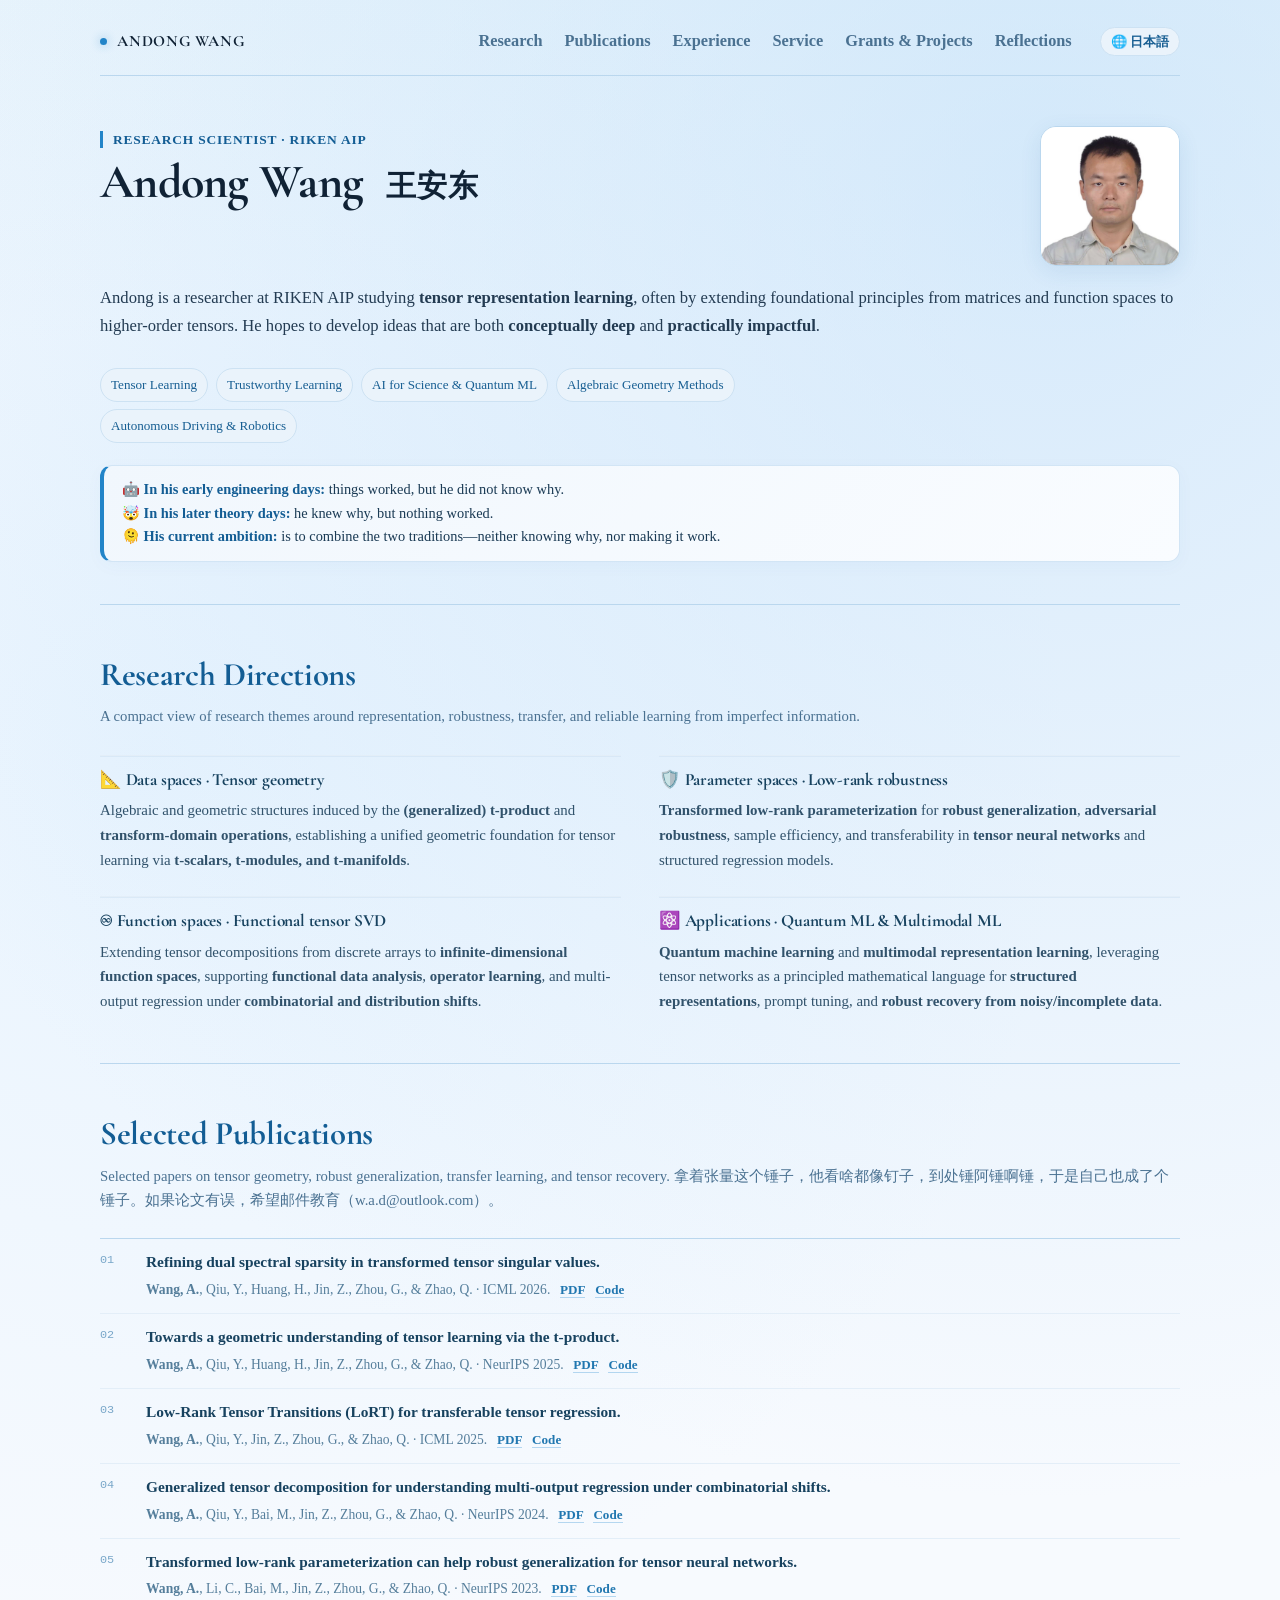
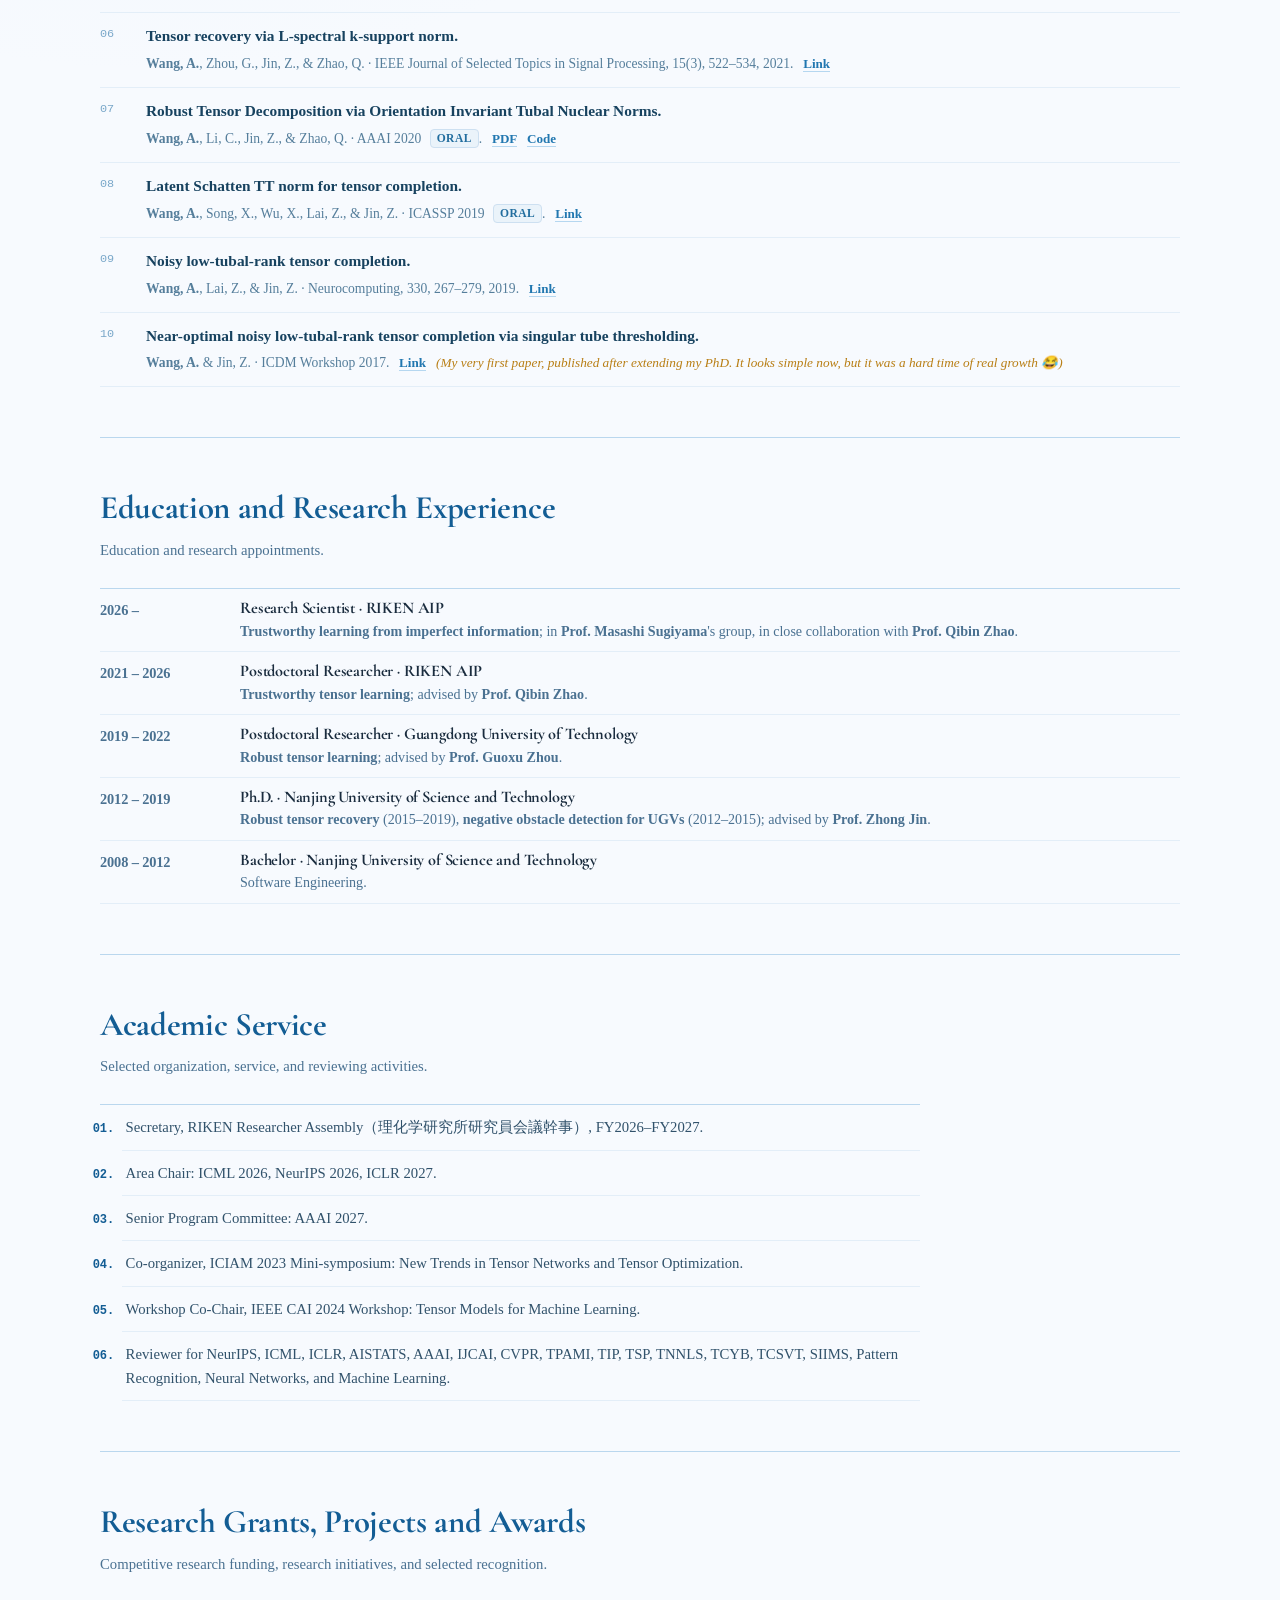
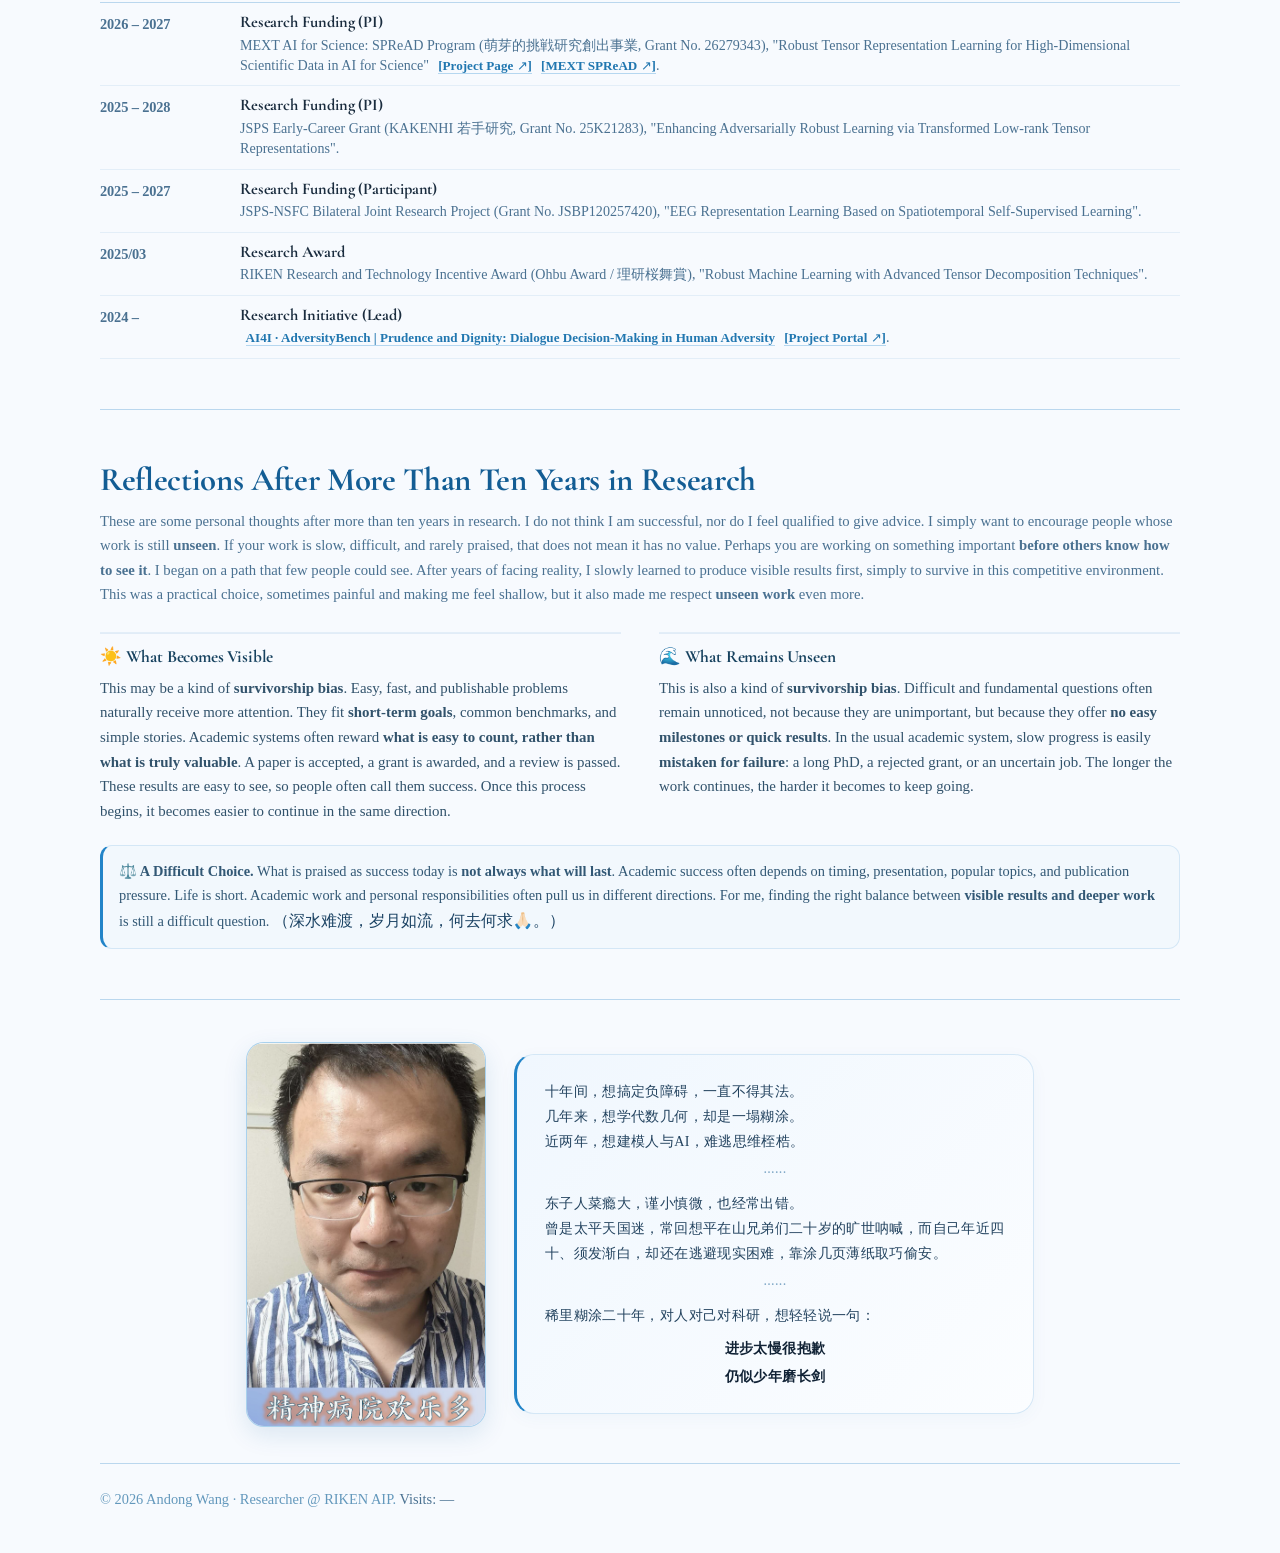
==== index.html @ ba61ac51 "Add files via upload" ====
<!DOCTYPE html>
<html lang="en">
<head>
  <meta charset="UTF-8" />
  <meta name="viewport" content="width=device-width, initial-scale=1.0" />
  <meta name="description" content="Andong Wang, Research Scientist at RIKEN AIP. Tensor learning, algebraic geometry methods, trustworthy learning from imperfect information, robust transfer, and quantum machine learning." />
  <title>Andong Wang | Researcher, RIKEN AIP</title>
  <link rel="preconnect" href="https://fonts.googleapis.com">
  <link rel="preconnect" href="https://fonts.gstatic.com" crossorigin>
  <link href="https://fonts.googleapis.com/css2?family=Cormorant+Garamond:ital,wght@0,500;0,600;0,700;1,500;1,600&family=EB+Garamond:ital,wght@0,500;0,600;0,700;1,500;1,600&family=Inter:wght@300;400;500;600;700&family=Plus+Jakarta+Sans:wght@400;500;600;700&display=swap" rel="stylesheet">
  <style>
    :root {
      --bg: #f7fafe;
      --paper: #ffffff;
      --ink: #102235;
      --ink-soft: #233b52;
      --muted: #4a7191;
      --muted-light: #7ca5c5;
      --line: #bad7ee;
      --line-soft: #e3eef8;
      --blue: #298cd1;
      --blue-deep: #135d94;
      --blue-soft: #edf5fc;
      --blue-accent: #2284c8;
      --blue-subtle: #f0f6fc;
      --font-kaiti: "Kaiti SC", "STKaiti", "KaiTi", "BiauKai", "FZKai-Z03S", serif;
      --serif: "Cormorant Garamond", "EB Garamond", "Times New Roman", Times, Georgia, serif;
      --times: "Times New Roman", Times, "Kaiti SC", "STKaiti", "KaiTi", "BiauKai", serif;
      --sans: "Times New Roman", Times, "Kaiti SC", "STKaiti", "KaiTi", "BiauKai", serif;
      --radius-lg: 20px;
      --radius-md: 12px;
      --max: 1080px;
    }

    * { box-sizing: border-box; }
    html { scroll-behavior: smooth; }

    body {
      margin: 0;
      color: var(--ink);
      font-family: var(--times);
      font-size: 1.02rem;
      background:
        radial-gradient(circle at 82% 4%, rgba(182, 218, 248, 0.5), transparent 28%),
        radial-gradient(circle at 12% 16%, rgba(205, 232, 255, 0.35), transparent 22%),
        linear-gradient(180deg, #edf6fc 0%, #f7fafe 340px),
        var(--bg);
      line-height: 1.65;
      -webkit-font-smoothing: antialiased;
    }

    a { color: inherit; text-decoration: none; }
    p { margin: 0; }
    .site-shell { width: min(var(--max), calc(100% - 40px)); margin: 0 auto; }

    .topbar {
      width: min(var(--max), calc(100% - 40px));
      margin: 24px auto 0;
      display: flex;
      justify-content: space-between;
      align-items: center;
      gap: 20px;
      padding: 0 0 16px;
      border-bottom: 1px solid var(--line);
    }

    .wordmark {
      display: flex;
      align-items: center;
      gap: 10px;
      font-family: var(--serif);
      font-weight: 700;
      font-size: 0.98rem;
      letter-spacing: 0.05em;
      color: var(--ink);
      text-transform: uppercase;
      transition: color 0.18s ease;
    }

    .wordmark:hover {
      color: var(--blue-deep);
    }

    .wordmark-dot {
      width: 7px;
      height: 7px;
      border-radius: 50%;
      background: var(--blue-accent);
      box-shadow: 0 0 10px rgba(34, 132, 200, 0.45);
    }

    nav {
      display: flex;
      align-items: center;
      gap: 22px;
      flex-wrap: wrap;
      justify-content: flex-end;
    }

    nav a {
      color: var(--muted);
      font-family: var(--times);
      font-size: 1.02rem;
      font-weight: 600;
      letter-spacing: 0;
      padding: 4px 0;
      position: relative;
      transition: color 0.18s ease;
    }

    nav a:hover {
      color: var(--blue-deep);
    }

    nav a::after {
      content: '';
      position: absolute;
      bottom: -2px;
      left: 0;
      width: 0;
      height: 2px;
      background: var(--blue-accent);
      border-radius: 1px;
      transition: width 0.2s cubic-bezier(0.16, 1, 0.3, 1);
    }

    nav a:hover::after {
      width: 100%;
    }

    .hero {
      display: flex;
      flex-direction: column;
      gap: 18px;
      padding: 50px 0 42px;
      border-bottom: 1px solid var(--line);
    }

    .hero-header {
      display: flex;
      justify-content: space-between;
      align-items: flex-start;
      gap: 28px;
    }

    .hero-title-area {
      flex: 1;
      min-width: 0;
    }

    .hero-aside {
      flex-shrink: 0;
      display: flex;
      justify-content: flex-end;
      align-items: flex-start;
      padding-top: 0;
    }

    .hero-portrait-card {
      width: 140px;
      height: 140px;
      flex-shrink: 0;
    }

    .hero-portrait {
      display: block;
      width: 140px;
      height: 140px;
      border-radius: 16px;
      overflow: hidden;
      border: 1px solid #bad7ee;
      box-shadow: 0 6px 22px rgba(19, 93, 148, 0.09);
      background: linear-gradient(135deg, #e8f4fc, #f7fbfe);
      transition: transform 0.2s ease, box-shadow 0.2s ease;
    }

    .hero-portrait:hover {
      transform: translateY(-2px);
      box-shadow: 0 10px 28px rgba(19, 93, 148, 0.13);
    }

    .hero-portrait img {
      width: 100%;
      height: 100%;
      object-fit: cover;
      display: block;
    }

    .hero-bio-area {
      width: 100%;
    }

    .eyebrow {
      display: inline-block;
      margin-bottom: 8px;
      color: var(--blue-deep);
      font-size: 0.84rem;
      font-weight: 700;
      letter-spacing: 0.06em;
      text-transform: uppercase;
      border-left: 3px solid var(--blue-accent);
      padding-left: 10px;
      line-height: 1.3;
      font-family: var(--times);
    }

    h1, h2, h3 {
      margin: 0;
      line-height: 1.2;
      letter-spacing: -0.01em;
      font-family: var(--serif);
      font-weight: 700;
    }

    h1 {
      max-width: 100%;
      font-size: clamp(2rem, 3.8vw, 3rem);
      color: var(--ink);
      font-family: var(--serif);
      font-weight: 700;
      letter-spacing: -0.015em;
      line-height: 1.12;
    }

    .name-cn {
      display: inline-block;
      margin-left: 0.42em;
      color: var(--ink);
      font-family: var(--font-kaiti);
      font-size: 0.62em;
      font-weight: 700;
      letter-spacing: 0.04em;
      vertical-align: 0.04em;
      white-space: nowrap;
    }

    .subtitle {
      width: 100%;
      max-width: 100%;
      margin-top: 0;
      color: var(--ink-soft);
      font-size: clamp(0.96rem, 1.4vw, 1.04rem);
      line-height: 1.7;
    }

    .quiet-note {
      max-width: 720px;
      margin-top: 14px;
      color: #4a7191;
      font-size: 0.96rem;
      line-height: 1.58;
    }

    .hero-joke-wrapper {
      width: 100%;
      margin-top: 4px;
    }

    .self-joke {
      margin: 0;
      color: #1a3a54;
      font-size: 0.90rem;
      line-height: 1.65;
      font-family: var(--times);
      background: linear-gradient(135deg, #f1f7fd 0%, #f9fcff 100%);
      border: 1px solid #d2e5f5;
      border-left: 4px solid var(--blue-accent);
      border-radius: var(--radius-md);
      padding: 12px 18px;
      box-shadow: 0 4px 18px rgba(19, 93, 148, 0.03);
    }

    .self-joke strong {
      font-weight: 700;
      color: var(--blue-deep);
    }

    .profile-note {
      margin-top: 18px;
      font-size: 0.82rem;
      line-height: 1.48;
      font-weight: 650;
      padding: 9px 0 9px 12px;
    }

    .profile-note-cn {
      margin-top: 10px;
      font-size: 0.78rem;
      line-height: 1.55;
      color: #4a7191;
    }

    .hero-actions {
      display: flex;
      align-items: center;
      flex-wrap: wrap;
      gap: 22px;
      margin-top: 30px;
    }

    .text-link {
      display: inline-flex;
      align-items: center;
      gap: 6px;
      color: #176da8;
      font-weight: 650;
      border-bottom: 1px solid rgba(41, 140, 209, 0.45);
      line-height: 1.4;
      transition: all 0.18s ease;
    }

    .text-link:hover { color: var(--blue-deep); border-color: var(--blue-deep); }

    .email-link {
      color: #406f8e;
      border-bottom: 1px solid rgba(41, 140, 209, 0.28);
      font-size: 0.94rem;
      transition: color 0.18s ease;
    }

    .email-link:hover { color: var(--blue-deep); border-color: var(--blue-deep); }

    .tag-row {
      display: flex;
      flex-wrap: wrap;
      gap: 7px 8px;
      margin-top: 28px;
      max-width: 760px;
    }

    .tag {
      color: #175e92;
      background: #eaf3fb;
      border: 1px solid #cde2f3;
      border-radius: 999px;
      padding: 5px 10px;
      font-size: 0.82rem;
      transition: all 0.18s ease;
    }

    .tag:hover {
      background: #dcecf8;
      color: #0d4974;
      border-color: #bad8ee;
    }

    .profile-card {
      padding: 0;
      max-width: 280px;
    }

    .final-photo {
      display: flex;
      align-items: center;
      justify-content: center;
      gap: 28px;
      padding: 42px 0 36px;
      border-bottom: none;
      max-width: 960px;
      margin: 0 auto;
    }

    .profile-card {
      width: 240px;
      max-width: 240px;
      flex-shrink: 0;
    }

    .final-photo .portrait {
      display: block;
      position: relative;
      aspect-ratio: 1042 / 1672;
      width: 100%;
      overflow: hidden;
      border-radius: 18px;
      border: 1.5px solid rgba(41, 140, 209, 0.4);
      box-shadow: 0 8px 24px rgba(19, 93, 148, 0.12);
      background: #ffffff;
      transition: transform 0.2s ease, box-shadow 0.2s ease;
    }

    .final-photo .portrait:hover {
      transform: translateY(-2px);
      box-shadow: 0 12px 30px rgba(19, 93, 148, 0.18);
    }

    .final-photo .portrait img {
      width: 100%;
      height: 100%;
      object-fit: cover;
      object-position: center center;
      display: block;
    }

    .final-note {
      max-width: 520px;
      padding: 24px 28px;
      background: linear-gradient(135deg, #f0f7fe, #fbfdff);
      border: 1px solid #d4e7f6;
      border-left: 3.5px solid var(--blue-accent);
      border-radius: var(--radius-lg);
      box-shadow: 0 4px 18px rgba(19, 93, 148, 0.04);
      font-family: var(--font-kaiti);
    }

    .final-note p {
      margin: 0 0 6px 0;
      color: #23435f;
      font-size: 0.94rem;
      line-height: 1.82;
      font-family: var(--font-kaiti);
      font-weight: 400;
      letter-spacing: 0.025em;
    }

    .portrait img {
      width: 100%;
      height: 100%;
      object-fit: cover;
      object-position: center center;
      display: block;
      filter: grayscale(8%) saturate(0.94) contrast(0.98);
    }

    .final-note p {
      margin: 0;
      color: #23435f;
      font-size: 0.88rem;
      line-height: 1.78;
      font-family: var(--font-kaiti);
      font-weight: 400;
      letter-spacing: 0.025em;
    }

    .portrait {
      display: block;
      position: relative;
      aspect-ratio: 3 / 5;
      width: 100%;
      overflow: hidden;
      border-radius: var(--radius-lg);
      background:
        linear-gradient(135deg, #e8f4fc, #f7fbfe);
      border: 1px solid var(--line);
    }

    .portrait img {
      width: 100%;
      height: 100%;
      object-fit: cover;
      object-position: center center;
      display: block;
      filter: grayscale(8%) saturate(0.94) contrast(0.98);
    }

    .portrait-fallback {
      display: none;
    }

    .photo-hint {
      display: block;
      margin-top: 12px;
      color: #6398bc;
      font-size: 0.84rem;
      line-height: 1.5;
    }

    .profile-list {
      margin: 22px 0 0;
      padding: 0;
      list-style: none;
      color: #233b52;
      font-size: 0.95rem;
    }

    .profile-list li {
      padding: 12px 0;
      border-top: 1px solid var(--line-soft);
    }

    .profile-list strong {
      display: block;
      color: var(--blue-deep);
      font-size: 0.72rem;
      letter-spacing: 0.08em;
      text-transform: uppercase;
      margin-bottom: 3px;
    }

    section {
      scroll-margin-top: 60px;
      padding: 50px 0;
      border-bottom: 1px solid var(--line);
    }

    .section-heading {
      display: grid;
      grid-template-columns: 1fr;
      gap: 10px;
      margin-bottom: 26px;
      align-items: start;
    }

    .section-heading h2 {
      color: var(--blue-deep);
      font-size: clamp(1.48rem, 2.7vw, 2.05rem);
      font-family: var(--serif);
      font-weight: 700;
      letter-spacing: -0.01em;
    }

    .section-heading p {
      max-width: 1100px;
      color: #4a7191;
      font-size: 0.92rem;
    }

    .sub-heading {
      margin-top: 38px;
      margin-bottom: 14px;
    }

    .sub-heading h3 {
      color: var(--blue-deep);
      font-size: 1.25rem;
      font-family: var(--serif);
      font-weight: 700;
      letter-spacing: -0.01em;
    }

    .two-column-text {
      display: grid;
      grid-template-columns: repeat(2, minmax(0, 1fr));
      gap: 24px 38px;
    }

    .text-block {
      padding-top: 14px;
      border-top: 1px solid var(--line-soft);
      box-shadow: inset 0 1px 0 rgba(207, 226, 242, 0.55);
    }

    .text-block h3 {
      margin-bottom: 8px;
      color: #17425f;
      font-size: 1.08rem;
      font-family: var(--serif);
      font-weight: 700;
      letter-spacing: -0.01em;
    }

    .text-block p {
      color: #31526b;
      font-size: 0.93rem;
    }

    .timeline {
      display: grid;
      gap: 0;
      margin: 0;
      padding: 0;
      list-style: none;
      border-top: 1px solid var(--line);
    }

    .timeline li {
      display: grid;
      grid-template-columns: 120px minmax(0, 1fr);
      gap: 20px;
      padding: 10px 0;
      border-bottom: 1px solid var(--line-soft);
    }

    .time {
      color: #4a7191;
      font-size: 0.9rem;
      font-weight: 560;
      letter-spacing: -0.01em;
    }

    .timeline h3 {
      color: #1a2c3e;
      font-size: 1.02rem;
      margin-bottom: 2px;
      letter-spacing: -0.01em;
      font-family: var(--serif);
      font-weight: 700;
    }

    .timeline p {
      color: #4a7191;
      font-size: 0.88rem;
      line-height: 1.45;
    }

    .timeline .compact-note {
      color: var(--muted-light);
    }

    .note-panel {
      margin-top: 22px;
      padding: 14px 16px;
      border: 1px solid #d4e7f6;
      border-left: 3px solid var(--blue-accent);
      background: #f2f8fd;
      color: #325875;
      border-radius: var(--radius-md);
      font-size: 0.9rem;
    }

    .pub-list {
      display: grid;
      gap: 0;
      margin: 0;
      padding: 0;
      list-style: none;
      counter-reset: pubs;
      border-top: 1px solid var(--line);
    }

    .pub-list li {
      counter-increment: pubs;
      display: grid;
      grid-template-columns: 34px minmax(0, 1fr);
      gap: 12px;
      align-items: start;
      padding: 10px 0;
      border-bottom: 1px solid var(--line-soft);
    }

    .pub-list li::before {
      content: counter(pubs, decimal-leading-zero);
      color: #79a7c9;
      font-family: ui-monospace, SFMono-Regular, Menlo, Consolas, monospace;
      font-size: 0.74rem;
      padding-top: 2px;
    }

    .pub-title {
      color: #17425f;
      font-weight: 700;
      line-height: 1.38;
      font-size: 0.96rem;
    }

    .pub-meta {
      color: #557e9b;
      font-size: 0.85rem;
    }

    .pub-link {
      display: inline;
      margin-left: 0.35rem;
      color: #2177b0;
      font-weight: 560;
      font-size: 0.82rem;
      border-bottom: 1px solid rgba(41, 140, 209, 0.32);
      white-space: nowrap;
      transition: all 0.18s ease;
    }

    .pub-link:hover {
      color: var(--blue-deep);
      border-color: var(--blue-deep);
    }

    .badge-oral {
      display: inline-block;
      color: #216d9e;
      background: #eaf3fa;
      border: 1px solid #cde0f1;
      font-size: 0.72rem;
      font-weight: 600;
      letter-spacing: 0.04em;
      text-transform: uppercase;
      border-radius: 4px;
      padding: 1px 6px;
      margin-left: 5px;
      vertical-align: 0.08em;
      line-height: 1.3;
    }

    .first-paper-note {
      display: inline;
      margin-left: 6px;
      font-size: 0.83rem;
      font-style: italic;
      font-weight: 500;
      color: #b87e14;
      background: transparent;
      border: none;
      box-shadow: none;
      vertical-align: 0;
    }

    .service-list {
      display: grid;
      grid-template-columns: 1fr;
      gap: 0;
      margin: 0;
      padding: 0 0 0 1.35rem;
      list-style: decimal-leading-zero;
      border-top: 1px solid var(--line);
      max-width: 820px;
    }

    .service-list li {
      padding: 10px 0;
      border-bottom: 1px solid var(--line-soft);
      color: #31526b;
      font-size: 0.92rem;
      padding-left: 0.25rem;
    }

    .service-list li::marker {
      color: var(--blue-deep);
      font-family: ui-monospace, SFMono-Regular, Menlo, Consolas, monospace;
      font-size: 0.82em;
      font-weight: 600;
    }

    .contact-band {
      padding-bottom: 72px;
      border-bottom: none;
    }

    .contact-inner {
      padding: 30px 0 0;
      border-top: 1px solid var(--line);
    }

    .contact-inner h2 {
      color: var(--blue-deep);
      font-size: clamp(1.8rem, 3.4vw, 2.7rem);
      margin-bottom: 14px;
    }

    .contact-inner p {
      max-width: 720px;
      color: var(--muted);
      margin-bottom: 22px;
    }

    footer {
      width: min(var(--max), calc(100% - 40px));
      margin: 0 auto;
      padding: 24px 0 42px;
      color: #6398bc;
      font-size: 0.9rem;
      border-top: 1px solid var(--line);
      line-height: 1.65;
    }

    .visit-count {
      color: var(--muted);
      white-space: nowrap;
    }

    @media (max-width: 860px) {
      .topbar {
        align-items: flex-start;
        flex-direction: column;
        gap: 12px;
      }

      nav {
        justify-content: flex-start;
        gap: 12px 18px;
      }

      .hero {
        gap: 20px;
        padding-top: 40px;
      }

      .hero-header {
        flex-direction: row;
        align-items: flex-start;
        gap: 20px;
      }

      .hero-portrait-card {
        width: 120px;
        max-width: 120px;
      }

      .hero-portrait {
        width: 120px;
        height: 120px;
      }

      .hero-aside {
        padding-top: 0;
      }

      .profile-card { max-width: 360px; }
      .section-heading { grid-template-columns: 1fr; gap: 10px; }
      #research-reflections .section-heading { grid-template-columns: 1fr; gap: 10px; }
      #research-reflections .section-heading p { max-width: 690px; }
      .two-column-text { grid-template-columns: 1fr; }
    }

    @media (max-width: 560px) {
      .site-shell, .topbar, footer { width: min(100% - 24px, var(--max)); }
      .hero { padding: 36px 0 40px; }
      .hero-header {
        flex-direction: column-reverse;
        gap: 16px;
      }
      .timeline li, .pub-list li { grid-template-columns: 1fr; gap: 8px; }
      .pub-list li::before { padding-top: 0; }
      .final-photo {
        flex-direction: column;
        align-items: flex-start;
        gap: 14px;
      }
      .final-photo .portrait {
        width: min(300px, 100%);
        max-width: 300px;
      }
      .final-note {
        max-width: 120%;
        padding: 12px 14px;
      }
      footer {
        line-height: 1.75;
      }
      .visit-count {
        display: inline-block;
      }
    }
  </style>
</head>
<body>
  <header class="topbar" aria-label="Site header">
    <a class="wordmark" href="#home" aria-label="Andong Wang home">
      <span class="wordmark-dot"></span>
      <span>ANDONG WANG</span>
    </a>
    <nav aria-label="Primary navigation">
      <a href="#research">Research</a>
      <a href="#publications">Publications</a>
      <a href="#experience">Experience</a>
      <a href="#service">Service</a>
      <a href="#funding">Grants & Projects</a>
      <a href="#research-reflections">Reflections</a>
      <a href="index_ja.html" class="tag" style="margin-left: 6px; font-weight: 600; padding: 3px 10px; text-decoration: none;" title="日本語版へ切り替え">🌐 日本語</a>
    </nav>
  </header>

  <main id="home" class="site-shell">
    <section class="hero" aria-label="Intro">
      <div class="hero-header">
        <div class="hero-title-area">
          <span class="eyebrow">Research Scientist · RIKEN AIP</span>
          <h1>Andong Wang <span class="name-cn" aria-label="Chinese name">王安东</span></h1>
        </div>
        <aside class="hero-aside" aria-label="Portrait photo">
          <div class="hero-portrait-card">
            <a class="hero-portrait" href="wad_jp.png" target="_blank" rel="noopener" aria-label="Open portrait photo">
              <img src="wad_jp.png" alt="Portrait of Andong Wang" onerror="this.src='assets/wad_jp.png';" />
            </a>
          </div>
        </aside>
      </div>

      <div class="hero-bio-area">
        <p class="subtitle">
          Andong is a researcher at RIKEN AIP studying <strong>tensor representation learning</strong>, often by extending foundational principles from matrices and function spaces to higher-order tensors. He hopes to develop ideas that are both <strong>conceptually deep</strong> and <strong>practically impactful</strong>.
        </p>
        <div class="tag-row" aria-label="Research keywords">
          <span class="tag">Tensor Learning</span>
          <span class="tag">Trustworthy Learning</span>
          <span class="tag">AI for Science & Quantum ML</span>
          <span class="tag">Algebraic Geometry Methods</span>
          <span class="tag">Autonomous Driving & Robotics</span>
        </div>
      </div>

      <div class="hero-joke-wrapper">
        <p class="self-joke">
          🤖 <strong>In his early engineering days:</strong> things worked, but he did not know why.<br />
          🤯 <strong>In his later theory days:</strong> he knew why, but nothing worked.<br />
          🫠 <strong>His current ambition:</strong> is to combine the two traditions—neither knowing why, nor making it work.
        </p>
      </div>
    </section>

    <section id="research" aria-label="Research overview">
      <div class="section-heading">
        <h2>Research Directions</h2>
        <p>A compact view of research themes around representation, robustness, transfer, and reliable learning from imperfect information.</p>
      </div>
      <div class="two-column-text">
        <article class="text-block">
          <h3>📐 Data spaces · Tensor geometry</h3>
          <p>
            Algebraic and geometric structures induced by the <strong>(generalized) t-product</strong> and <strong>transform-domain operations</strong>, establishing a unified geometric foundation for tensor learning via <strong>t-scalars, t-modules, and t-manifolds</strong>.
          </p>
        </article>
        <article class="text-block">
          <h3>🛡️ Parameter spaces · Low-rank robustness</h3>
          <p>
            <strong>Transformed low-rank parameterization</strong> for <strong>robust generalization</strong>, <strong>adversarial robustness</strong>, sample efficiency, and transferability in <strong>tensor neural networks</strong> and structured regression models.
          </p>
        </article>
        <article class="text-block">
          <h3>♾️ Function spaces · Functional tensor SVD</h3>
          <p>
            Extending tensor decompositions from discrete arrays to <strong>infinite-dimensional function spaces</strong>, supporting <strong>functional data analysis</strong>, <strong>operator learning</strong>, and multi-output regression under <strong>combinatorial and distribution shifts</strong>.
          </p>
        </article>
        <article class="text-block">
          <h3>⚛️ Applications · Quantum ML & Multimodal ML</h3>
          <p>
            <strong>Quantum machine learning</strong> and <strong>multimodal representation learning</strong>, leveraging tensor networks as a principled mathematical language for <strong>structured representations</strong>, prompt tuning, and <strong>robust recovery from noisy/incomplete data</strong>.
          </p>
        </article>
      </div>
    </section>



    <section id="publications" aria-label="Selected publications">
      <div class="section-heading">
        <h2>Selected Publications</h2>
        <p>Selected papers on tensor geometry, robust generalization, transfer learning, and tensor recovery. 拿着张量这个锤子，他看啥都像钉子，到处锤阿锤啊锤，于是自己也成了个锤子。如果论文有误，希望邮件教育（w.a.d@outlook.com）。</p>
      </div>
      <ol class="pub-list">
        <li><div><span class="pub-title">Refining dual spectral sparsity in transformed tensor singular values.<br></span> <span class="pub-meta"><strong>Wang, A.</strong>, Qiu, Y., Huang, H., Jin, Z., Zhou, G., & Zhao, Q. · ICML 2026.</span> <a class="pub-link" href="https://openreview.net/pdf?id=1ZIjW3LFcH" target="_blank" rel="noopener">PDF</a> <a class="pub-link" href="https://github.com/pingzaiwang/LpSq-QuasiNorm" target="_blank" rel="noopener">Code</a></div></li> 
        <li><div><span class="pub-title">Towards a geometric understanding of tensor learning via the t-product.<br></span> <span class="pub-meta"><strong>Wang, A.</strong>, Qiu, Y., Huang, H., Jin, Z., Zhou, G., & Zhao, Q. · NeurIPS 2025.</span> <a class="pub-link" href="https://proceedings.neurips.cc/paper_files/paper/2025/file/cef8f771a55c5ff0c9a421813c7f598b-Paper-Conference.pdf" target="_blank" rel="noopener">PDF</a> <a class="pub-link" href="https://github.com/pingzaiwang/BTR4tGeometry" target="_blank" rel="noopener">Code</a></div></li>
        <li><div><span class="pub-title">Low-Rank Tensor Transitions (LoRT) for transferable tensor regression.<br></span> <span class="pub-meta"><strong>Wang, A.</strong>, Qiu, Y., Jin, Z., Zhou, G., & Zhao, Q. · ICML 2025.</span> <a class="pub-link" href="https://raw.githubusercontent.com/mlresearch/v267/main/assets/wang25cj/wang25cj.pdf" target="_blank" rel="noopener">PDF</a> <a class="pub-link" href="https://github.com/pingzaiwang/LoRT" target="_blank" rel="noopener">Code</a></div></li>
        <li><div><span class="pub-title">Generalized tensor decomposition for understanding multi-output regression under combinatorial shifts.<br></span> <span class="pub-meta"><strong>Wang, A.</strong>, Qiu, Y., Bai, M., Jin, Z., Zhou, G., & Zhao, Q. · NeurIPS 2024.</span> <a class="pub-link" href="https://papers.neurips.cc/paper_files/paper/2024/file/54ece32fe923c26b3de15d0da182e008-Paper-Conference.pdf" target="_blank" rel="noopener">PDF</a> <a class="pub-link" href="https://github.com/pingzaiwang/FtSVD4MORCDS" target="_blank" rel="noopener">Code</a></div></li>
        <li><div><span class="pub-title">Transformed low-rank parameterization can help robust generalization for tensor neural networks.<br></span> <span class="pub-meta"><strong>Wang, A.</strong>, Li, C., Bai, M., Jin, Z., Zhou, G., & Zhao, Q. · NeurIPS 2023.</span> <a class="pub-link" href="https://proceedings.neurips.cc/paper_files/paper/2023/file/092c2d45005ea2db40fc24c470663416-Paper-Conference.pdf" target="_blank" rel="noopener">PDF</a> <a class="pub-link" href="https://github.com/pingzaiwang/Analysis4TNN" target="_blank" rel="noopener">Code</a></div></li>
        <li><div><span class="pub-title">Tensor recovery via L-spectral k-support norm.<br></span> <span class="pub-meta"><strong>Wang, A.</strong>, Zhou, G., Jin, Z., & Zhao, Q. · IEEE Journal of Selected Topics in Signal Processing, 15(3), 522–534, 2021.</span> <a class="pub-link" href="https://doi.org/10.1109/JSTSP.2021.3058763" target="_blank" rel="noopener">Link</a></div></li>
        <li><div><span class="pub-title">Robust Tensor Decomposition via Orientation Invariant Tubal Nuclear Norms.<br></span> <span class="pub-meta"><strong>Wang, A.</strong>, Li, C., Jin, Z., & Zhao, Q. · AAAI 2020 <span class="badge-oral">Oral</span>.</span> <a class="pub-link" href="https://ojs.aaai.org/index.php/AAAI/article/view/6074/5930" target="_blank" rel="noopener">PDF</a> <a class="pub-link" href="https://github.com/pingzaiwang/OITNN" target="_blank" rel="noopener">Code</a></div></li>
        <li><div><span class="pub-title">Latent Schatten TT norm for tensor completion.<br></span> <span class="pub-meta"><strong>Wang, A.</strong>, Song, X., Wu, X., Lai, Z., & Jin, Z. · ICASSP 2019 <span class="badge-oral">Oral</span>.</span> <a class="pub-link" href="https://ieeexplore.ieee.org/search/searchresult.jsp?queryText=Latent%20Schatten%20TT%20norm%20for%20tensor%20completion" target="_blank" rel="noopener">Link</a></div></li>
        <li><div><span class="pub-title">Noisy low-tubal-rank tensor completion.<br></span> <span class="pub-meta"><strong>Wang, A.</strong>, Lai, Z., & Jin, Z. · Neurocomputing, 330, 267–279, 2019.</span> <a class="pub-link" href="https://www.sciencedirect.com/science/article/pii/S0925231218313407" target="_blank" rel="noopener">Link</a></div></li>
        <li><div><span class="pub-title">Near-optimal noisy low-tubal-rank tensor completion via singular tube thresholding.<br></span> <span class="pub-meta"><strong>Wang, A.</strong> & Jin, Z. · ICDM Workshop 2017.</span> <a class="pub-link" href="https://ieeexplore.ieee.org/document/8215710" target="_blank" rel="noopener">Link</a> <span class="first-paper-note">(My very first paper, published after extending my PhD. It looks simple now, but it was a hard time of real growth 😂)</span></div></li>
      </ol>
    </section>

    <section id="experience" aria-label="Experience">
      <div class="section-heading">
        <h2>Education and Research Experience</h2>
        <p>Education and research appointments.</p>
      </div>
      <ul class="timeline">
        <li>
          <span class="time">2026 –</span>
          <div>
            <h3>Research Scientist · RIKEN AIP</h3>
            <p><strong>Trustworthy learning from imperfect information</strong>; in <strong><a href="https://aip.riken.jp/labs/math_intel/imperfect_inf_learn/?lang=en" target="_blank" rel="noopener">Prof. Masashi Sugiyama</a></strong>'s group, in close collaboration with <strong><a href="https://qibinzhao.github.io/" target="_blank" rel="noopener">Prof. Qibin Zhao</a></strong>.</p>
          </div>
        </li>
        <li>
          <span class="time">2021 – 2026</span>
          <div>
            <h3>Postdoctoral Researcher · RIKEN AIP</h3>
            <p><strong>Trustworthy tensor learning</strong>; advised by <strong><a href="https://qibinzhao.github.io/" target="_blank" rel="noopener">Prof. Qibin Zhao</a></strong>.</p>
          </div>
        </li>
        <li>
          <span class="time">2019 – 2022</span>
          <div>
            <h3>Postdoctoral Researcher · Guangdong University of Technology</h3>
            <p><strong>Robust tensor learning</strong>; advised by <strong><a href="https://teacher.gdut.edu.cn/gxzhou/zh_CN/index.htm" target="_blank" rel="noopener">Prof. Guoxu Zhou</a></strong>.</p>
          </div>
        </li>
        <li>
          <span class="time">2012 – 2019</span>
          <div>
            <h3>Ph.D. · Nanjing University of Science and Technology</h3>
            <p><strong>Robust tensor recovery</strong> (2015–2019), <strong>negative obstacle detection for UGVs</strong> (2012–2015); advised by <strong><a href="https://www.patternrecognition.asia/jin/index_en.html" target="_blank" rel="noopener">Prof. Zhong Jin</a></strong>.</p>
          </div>
        </li>
        <li>
          <span class="time">2008 – 2012</span>
          <div>
            <h3>Bachelor · Nanjing University of Science and Technology</h3>
            <p>Software Engineering.</p>
          </div>
        </li>
      </ul>
    </section>

    <section id="service" aria-label="Academic service">
      <div class="section-heading">
        <h2>Academic Service</h2>
        <p>Selected organization, service, and reviewing activities.</p>
      </div>
      <ol class="service-list">
        <li>Secretary, RIKEN Researcher Assembly（理化学研究所研究員会議幹事）, FY2026–FY2027.</li>
        <li>Area Chair: ICML 2026, NeurIPS 2026, ICLR 2027.</li>
        <li>Senior Program Committee: AAAI 2027.</li>
        <li>Co-organizer, ICIAM 2023 Mini-symposium: New Trends in Tensor Networks and Tensor Optimization.</li>
        <li>Workshop Co-Chair, IEEE CAI 2024 Workshop: Tensor Models for Machine Learning.</li>
        <li>Reviewer for NeurIPS, ICML, ICLR, AISTATS, AAAI, IJCAI, CVPR, TPAMI, TIP, TSP, TNNLS, TCYB, TCSVT, SIIMS, Pattern Recognition, Neural Networks, and Machine Learning.</li>
      </ol>
    </section>

    <section id="funding" aria-label="Research grants, projects, and awards">
      <div class="section-heading">
        <h2>Research Grants, Projects and Awards</h2>
        <p>Competitive research funding, research initiatives, and selected recognition.</p>
      </div>
      <ul class="timeline">
        <li>
          <span class="time">2026 – 2027</span>
          <div>
            <h3>Research Funding (PI)</h3>
            <p>MEXT AI for Science: SPReAD Program (萌芽的挑戦研究創出事業, Grant No. 26279343), "Robust Tensor Representation Learning for High-Dimensional Scientific Data in AI for Science" <a class="pub-link" href="spread.html" target="_blank" rel="noopener">[Project Page ↗]</a> <a class="pub-link" href="https://www.mext.go.jp/aifors_spread/" target="_blank" rel="noopener">[MEXT SPReAD ↗]</a>.</p>
          </div>
        </li>
        <li>
          <span class="time">2025 – 2028</span>
          <div>
            <h3>Research Funding (PI)</h3>
            <p>JSPS Early-Career Grant (KAKENHI 若手研究, Grant No. 25K21283), "Enhancing Adversarially Robust Learning via Transformed Low-rank Tensor Representations".</p>
          </div>
        </li>
        <li>
          <span class="time">2025 – 2027</span>
          <div>
            <h3>Research Funding (Participant)</h3>
            <p>JSPS-NSFC Bilateral Joint Research Project (Grant No. JSBP120257420), "EEG Representation Learning Based on Spatiotemporal Self-Supervised Learning".</p>
          </div>
        </li>
        <li>
          <span class="time">2025/03</span>
          <div>
            <h3>Research Award</h3>
            <p>RIKEN Research and Technology Incentive Award (Ohbu Award / 理研桜舞賞), "Robust Machine Learning with Advanced Tensor Decomposition Techniques".</p>
          </div>
        </li>
        <li>
          <span class="time">2024 –</span>
          <div>
            <h3>Research Initiative (Lead)</h3>
            <p><a class="pub-link" href="https://pingzaiwang.github.io/ai4i/ai4adversity.html" target="_blank" rel="noopener">AI4I · AdversityBench | Prudence and Dignity: Dialogue Decision-Making in Human Adversity</a> <a class="pub-link" href="https://pingzaiwang.github.io/ai4i/ai4adversity.html" target="_blank" rel="noopener">[Project Portal ↗]</a>.</p>
          </div>
        </li>
      </ul>
    </section>

    <section id="research-reflections" aria-label="Research reflections">
      <div class="section-heading">
        <h2>Reflections After More Than Ten Years in Research</h2>
        <p>
          These are some personal thoughts after more than ten years in research. I do not think I am successful, nor do I feel qualified to give advice. I simply want to encourage people whose work is still <strong>unseen</strong>. If your work is slow, difficult, and rarely praised, that does not mean it has no value. Perhaps you are working on something important <strong>before others know how to see it</strong>. I began on a path that few people could see. After years of facing reality, I slowly learned to produce visible results first, simply to survive in this competitive environment. This was a practical choice, sometimes painful and making me feel shallow, but it also made me respect <strong>unseen work</strong> even more.
        </p>
      </div>
      <div class="two-column-text">
        <article class="text-block">
          <h3>☀️ What Becomes Visible</h3>
          <p>
            This may be a kind of <strong>survivorship bias</strong>. Easy, fast, and publishable problems naturally receive more attention. They fit <strong>short-term goals</strong>, common benchmarks, and simple stories. Academic systems often reward <strong>what is easy to count, rather than what is truly valuable</strong>. A paper is accepted, a grant is awarded, and a review is passed. These results are easy to see, so people often call them success. Once this process begins, it becomes easier to continue in the same direction.
          </p>
        </article>
        <article class="text-block">
          <h3>🌊 What Remains Unseen</h3>
          <p>
            This is also a kind of <strong>survivorship bias</strong>. Difficult and fundamental questions often remain unnoticed, not because they are unimportant, but because they offer <strong>no easy milestones or quick results</strong>. In the usual academic system, slow progress is easily <strong>mistaken for failure</strong>: a long PhD, a rejected grant, or an uncertain job. The longer the work continues, the harder it becomes to keep going.
          </p>
        </article>
      </div>
      <p class="note-panel">
        <strong>⚖️ A Difficult Choice.</strong> What is praised as success today is <strong>not always what will last</strong>. Academic success often depends on timing, presentation, popular topics, and publication pressure. Life is short. Academic work and personal responsibilities often pull us in different directions. For me, finding the right balance between <strong>visible results and deeper work</strong> is still a difficult question. <span style="font-family: var(--font-kaiti); color: #1a4263; font-size: 0.98rem; font-weight: 500;">（深水难渡，岁月如流，何去何求🙏🏻。）</span>
      </p>
    </section>

    <section class="final-photo" aria-label="Portrait photo and note">
      <aside class="profile-card">
        <a class="portrait" href="wad.jpg" target="_blank" rel="noopener" aria-label="Open portrait photo">
          <img src="wad.jpg" alt="Small portrait of Andong Wang" onerror="this.style.display='none';" />
          <span class="portrait-fallback"></span>
        </a>
      </aside>
      <div class="final-note">       
        <p>十年间，想搞定负障碍，一直不得其法。</p>
        <p>几年来，想学代数几何，却是一塌糊涂。</p>
        <p>近两年，想建模人与AI，难逃思维桎梏。</p>
        <p style="text-align: center; color: #7ca5c5; margin: 6px 0;">······</p>
        <p>东子人菜瘾大，谨小慎微，也经常出错。</p>
        <p>曾是太平天国迷，常回想平在山兄弟们二十岁的旷世呐喊，而自己年近四十、须发渐白，却还在逃避现实困难，靠涂几页薄纸取巧偷安。</p>
        <p style="text-align: center; color: #7ca5c5; margin: 6px 0;">······</p>
        <p>稀里糊涂二十年，对人对己对科研，想轻轻说一句：</p> 
        <p style="text-align: center; font-weight: 600; color: var(--ink); margin-top: 8px; margin-bottom: 3px;">进步太慢很抱歉</p>
        <p style="text-align: center; font-weight: 600; color: var(--ink); margin-bottom: 0;">仍似少年磨长剑</p>
      </div>
    </section>
  </main>

  <footer>© <span id="year">2026</span> Andong Wang · Researcher @ RIKEN AIP. <span class="visit-count">Visits: <span id="goatcounter-visits">—</span></span></footer>
  <script>document.getElementById("year").textContent = new Date().getFullYear();</script>

  <script>
    (function() {
      var target = document.getElementById("goatcounter-visits");
      if (!target) return;

      var path = window.location.pathname || "/";
      var url = "https://antonw.goatcounter.com/counter/" + encodeURIComponent(path) + ".json";

      fetch(url)
        .then(function(response) {
          if (!response.ok) throw new Error("counter unavailable");
          return response.json();
        })
        .then(function(data) {
          if (data && data.count) {
            target.textContent = data.count;
          }
        })
        .catch(function() {
          target.textContent = "—";
        });
    })();
  </script>

  <script data-goatcounter="https://antonw.goatcounter.com/count"
          async src="//gc.zgo.at/count.js"></script>

</body>
</html>
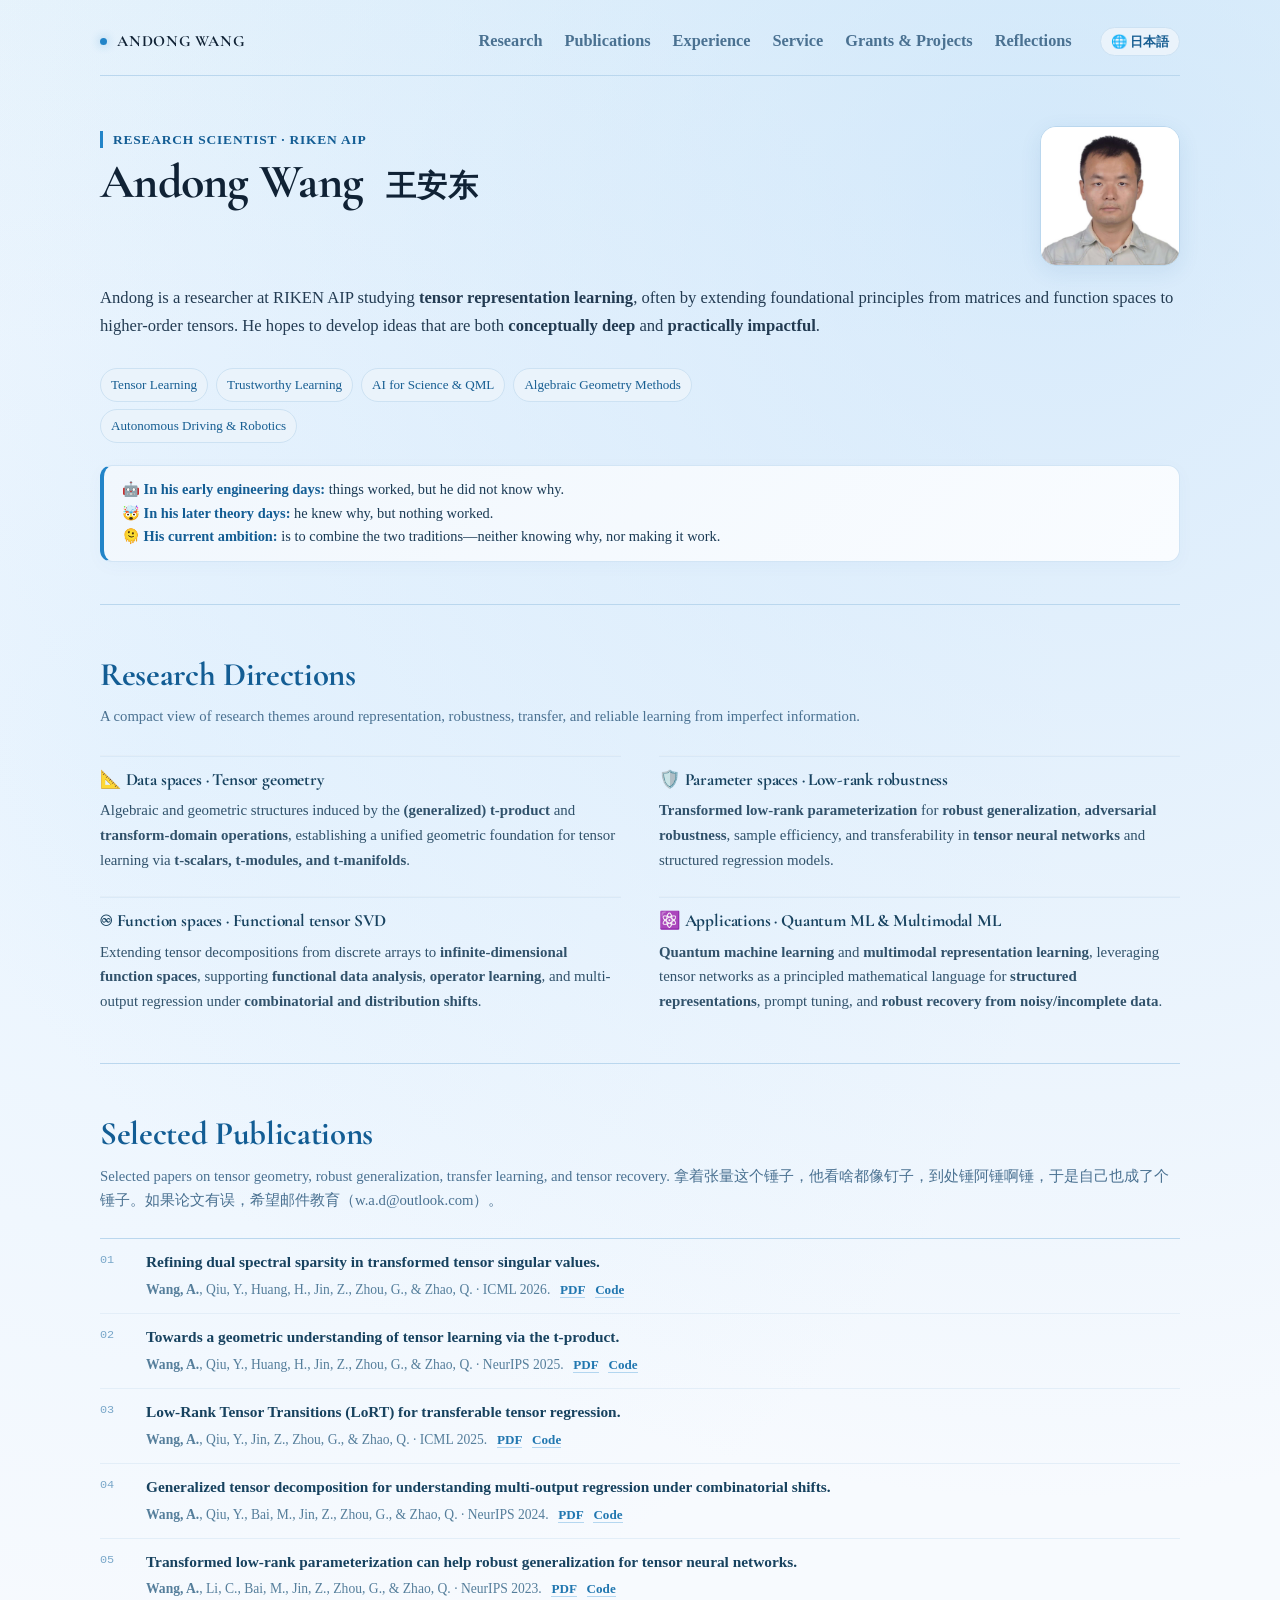
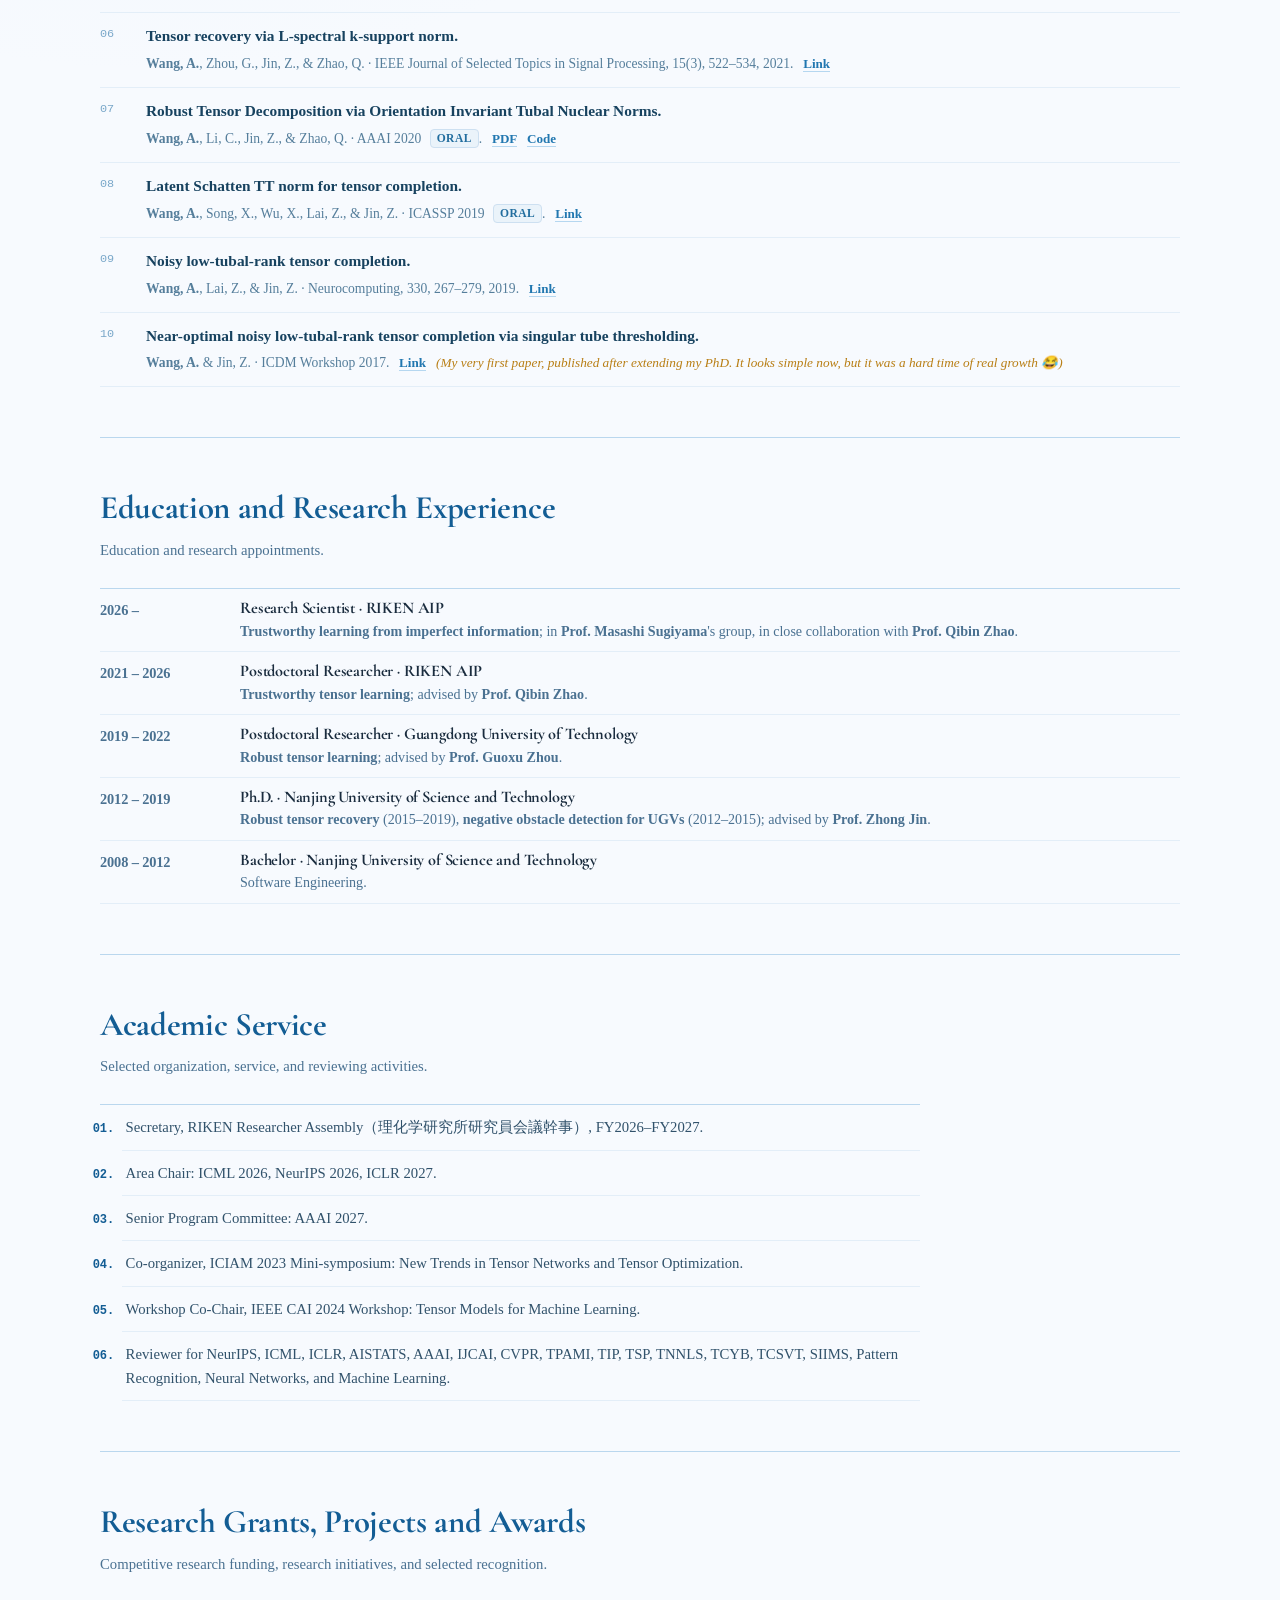
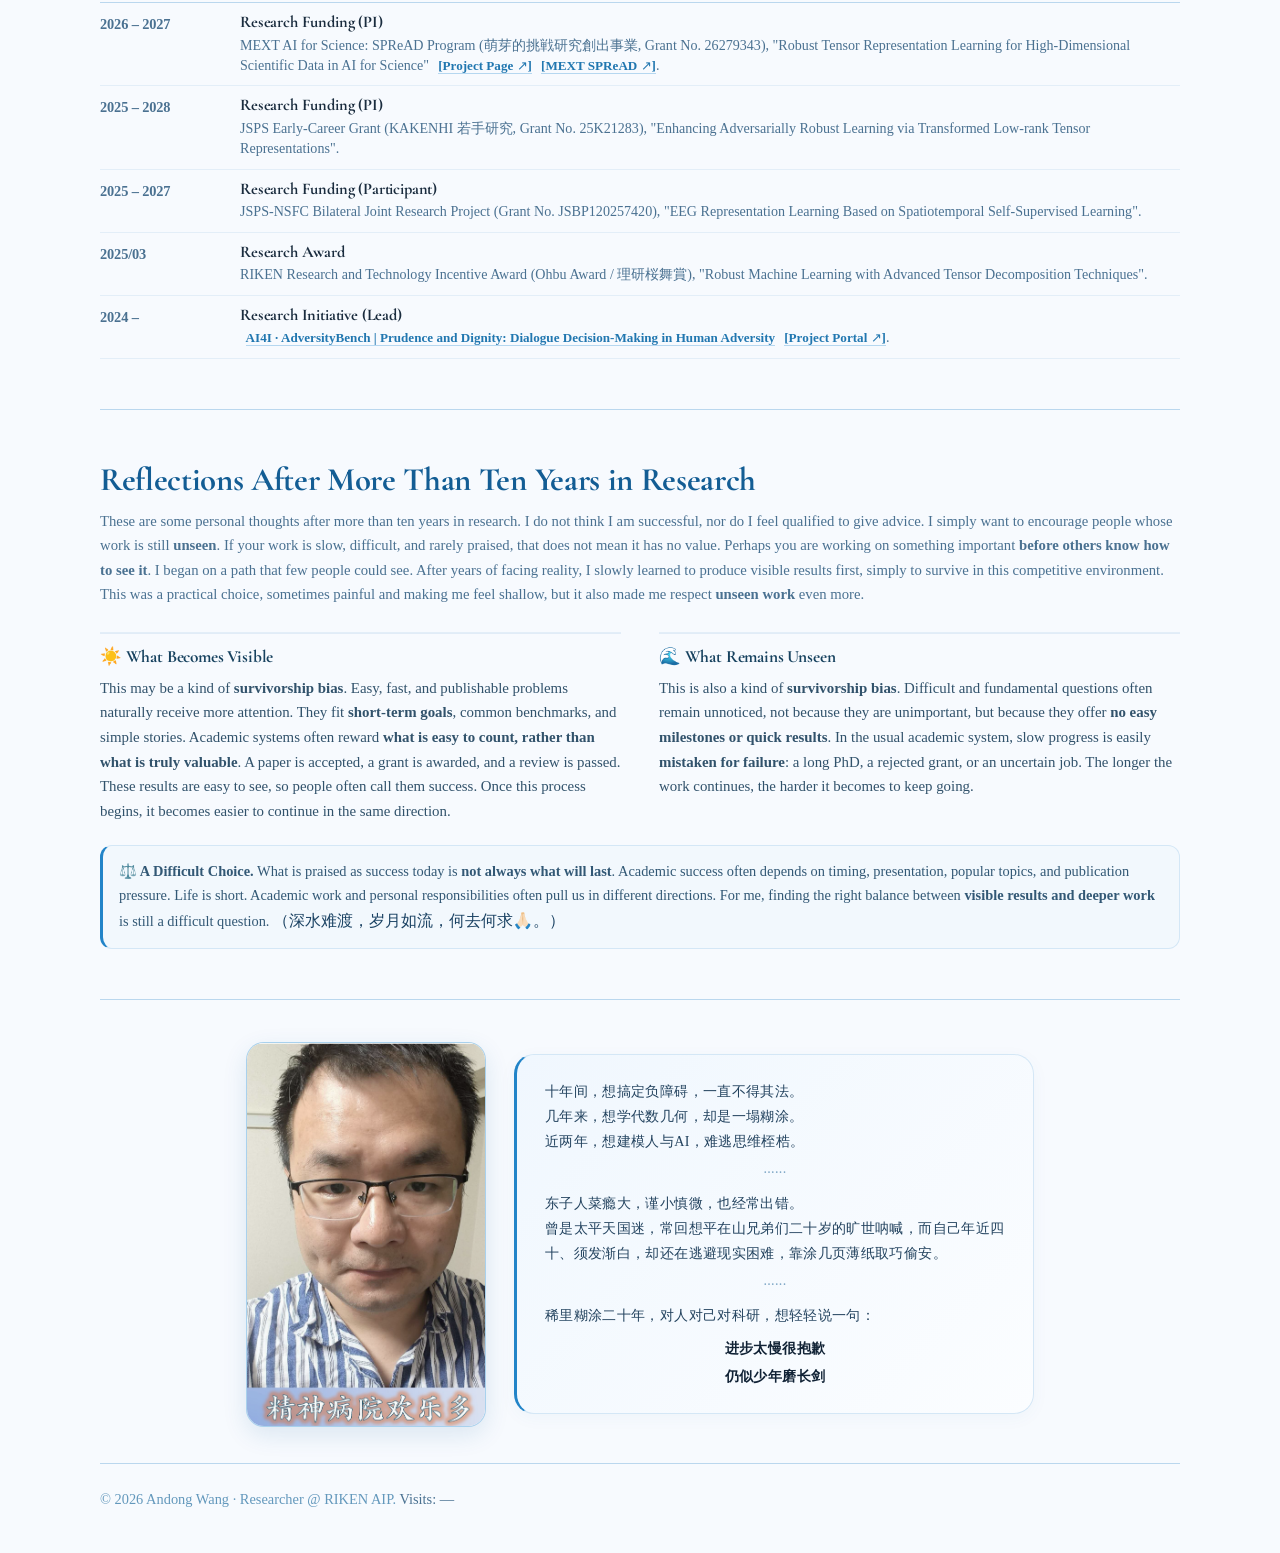
==== commit 1cf0d600: "Update index.html" ====
--- a/index.html
+++ b/index.html
@@ -871,7 +871,7 @@
         <div class="tag-row" aria-label="Research keywords">
           <span class="tag">Tensor Learning</span>
           <span class="tag">Trustworthy Learning</span>
-          <span class="tag">AI for Science & Quantum ML</span>
+          <span class="tag">AI for Science & QML</span>
           <span class="tag">Algebraic Geometry Methods</span>
           <span class="tag">Autonomous Driving & Robotics</span>
         </div>
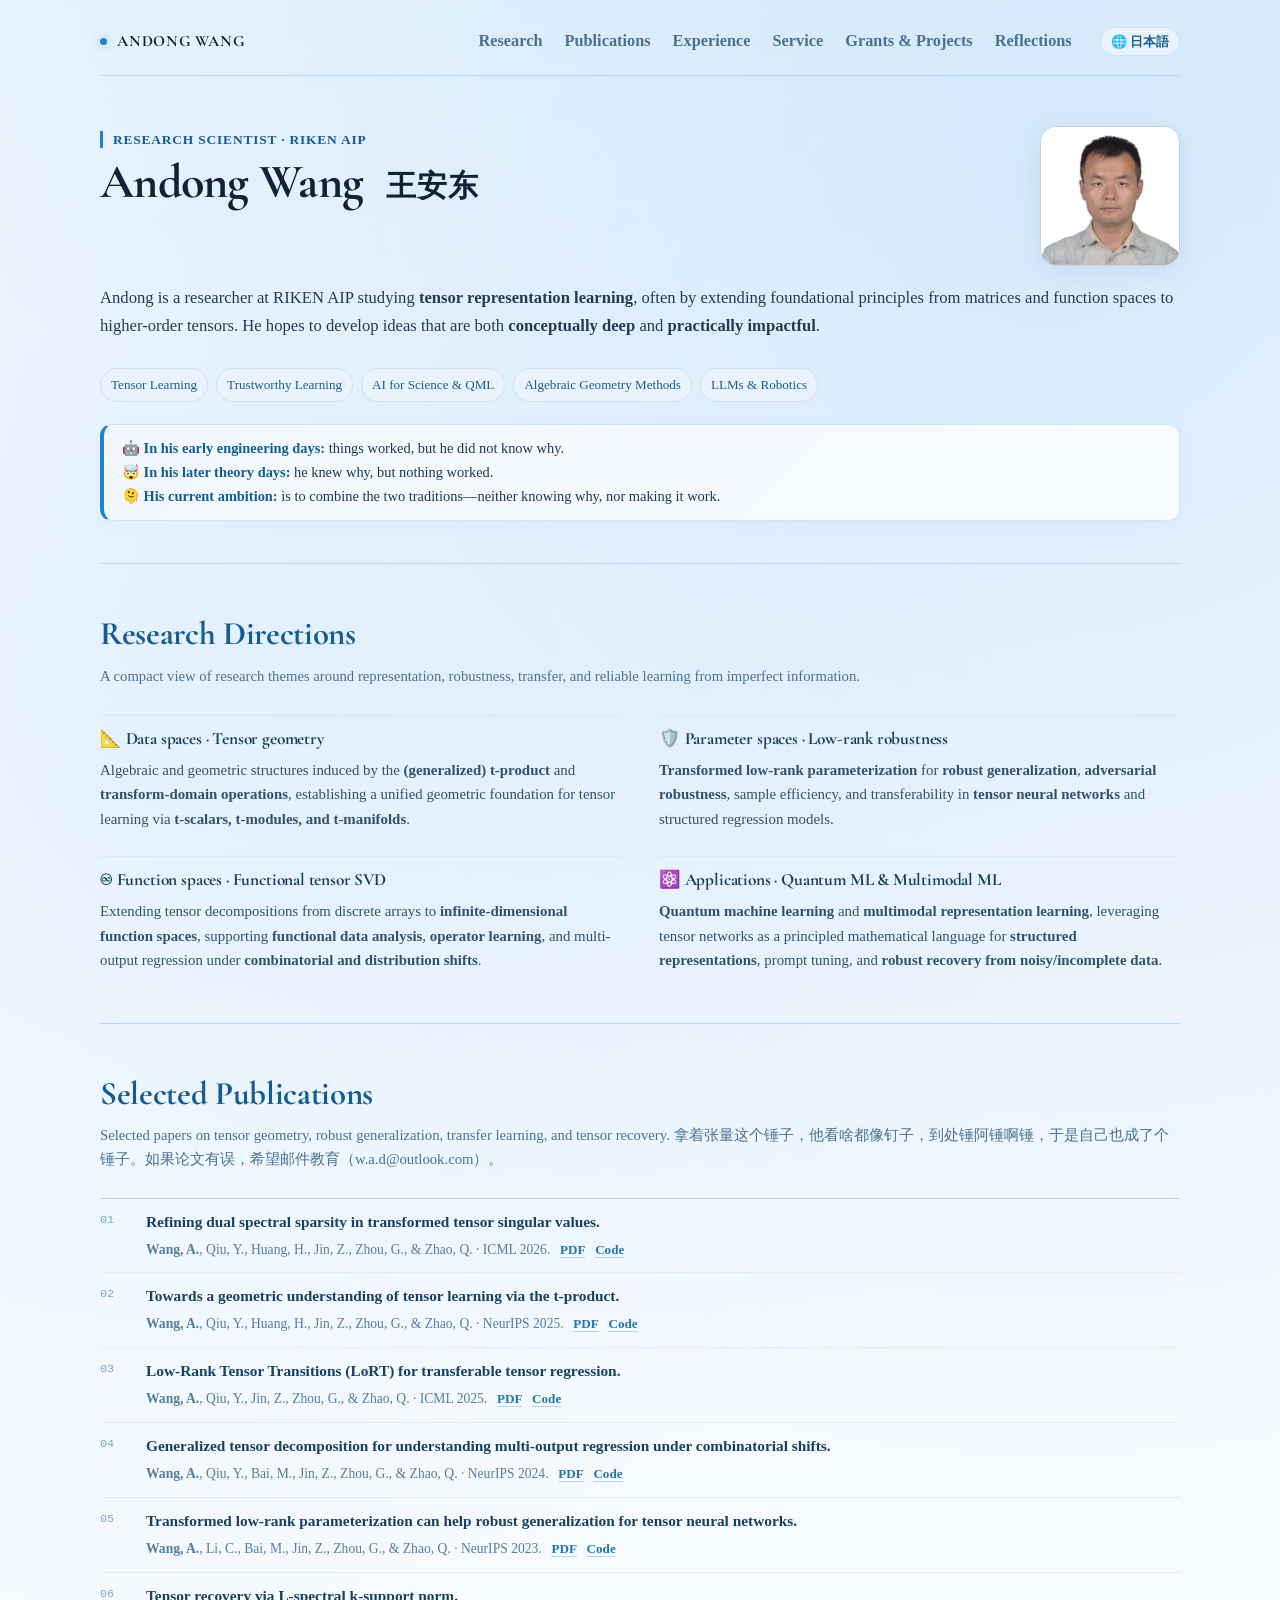
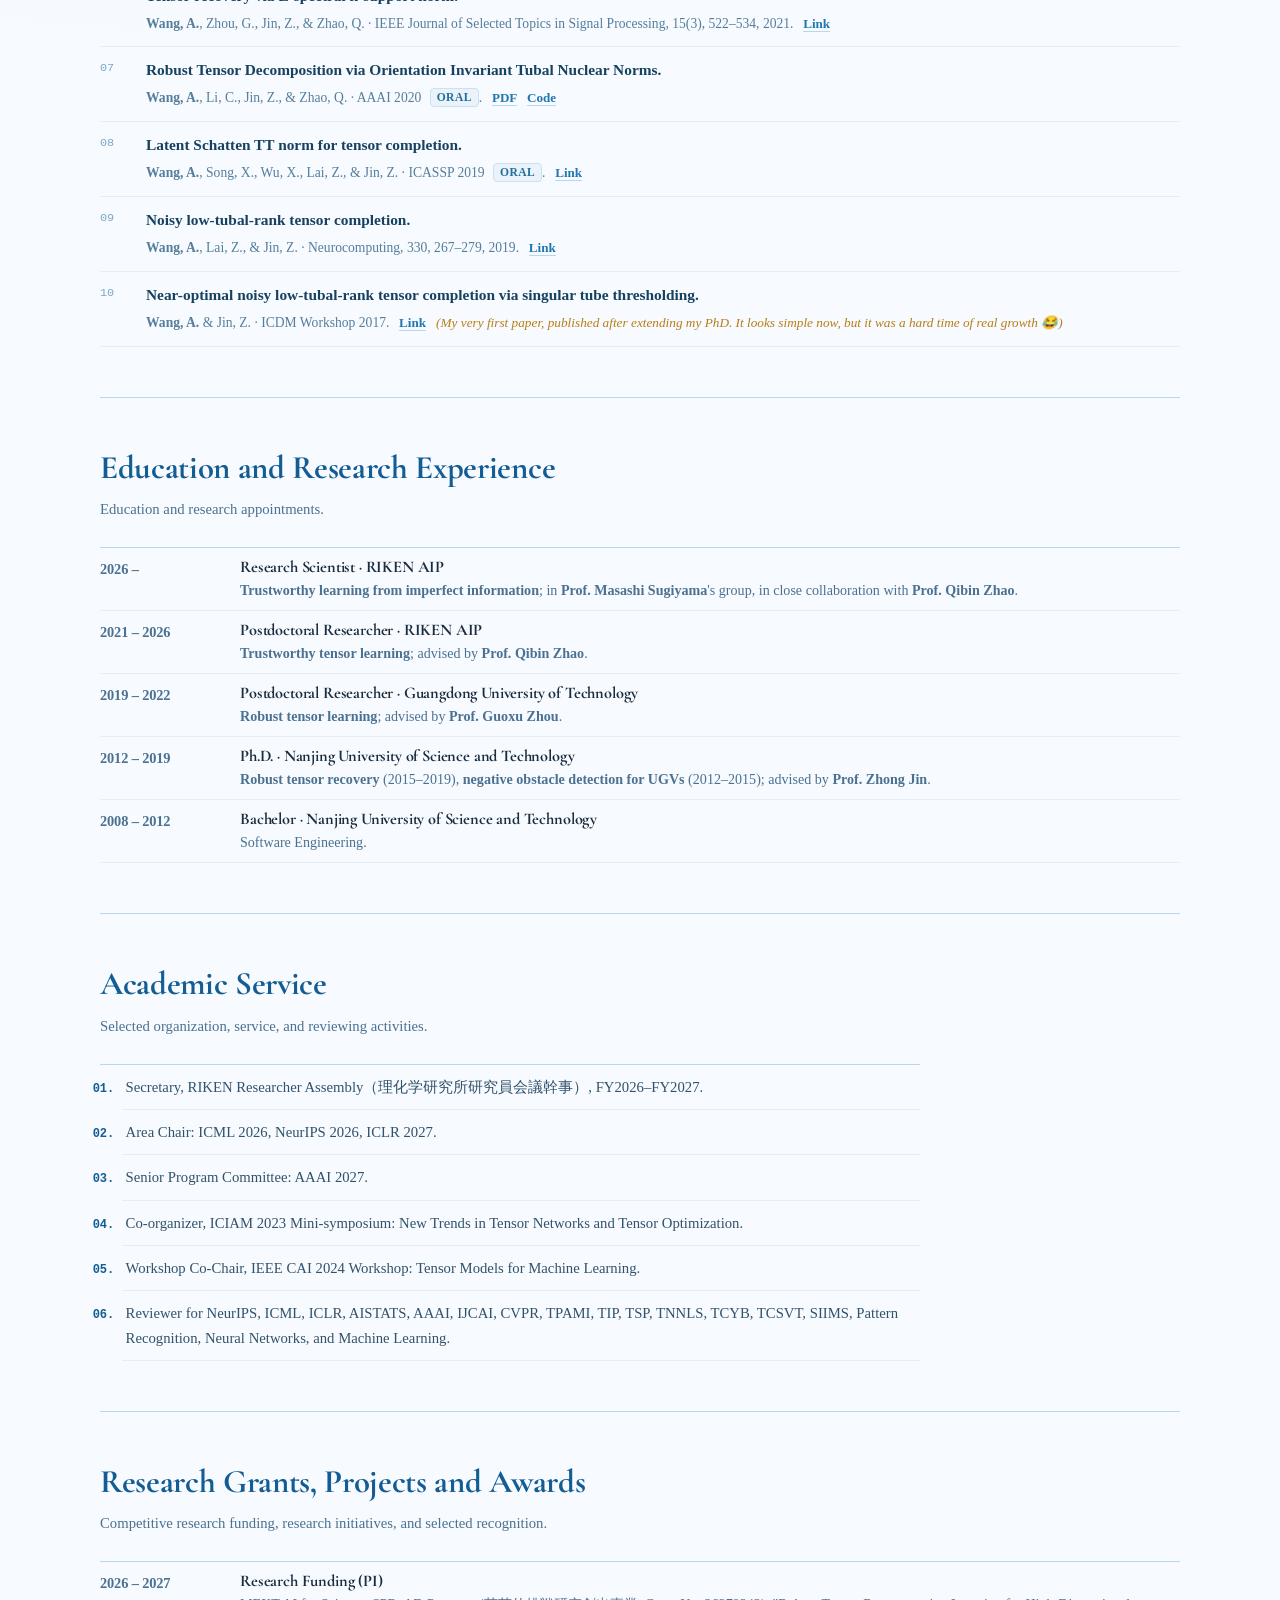
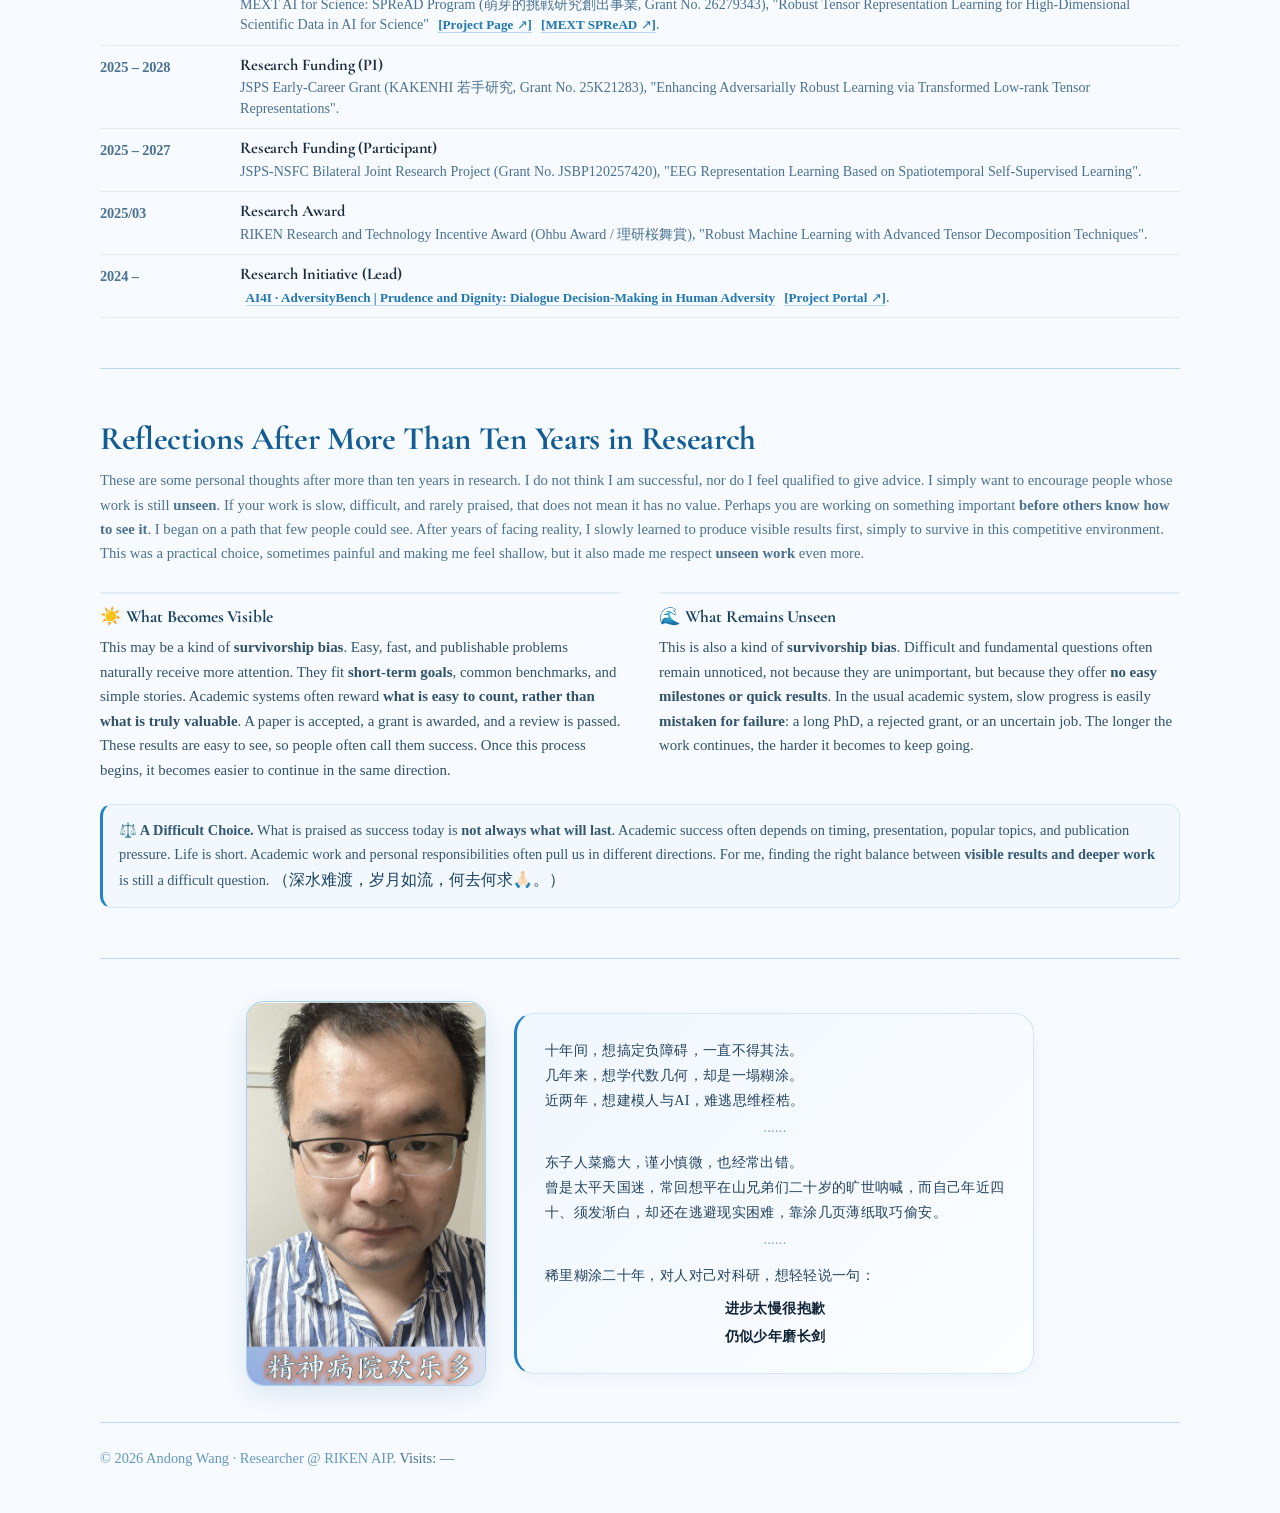
==== commit 1e495960: "Update index.html" ====
--- a/index.html
+++ b/index.html
@@ -873,7 +873,7 @@
           <span class="tag">Trustworthy Learning</span>
           <span class="tag">AI for Science & QML</span>
           <span class="tag">Algebraic Geometry Methods</span>
-          <span class="tag">Autonomous Driving & Robotics</span>
+          <span class="tag">LLMs & Robotics</span>
         </div>
       </div>
 
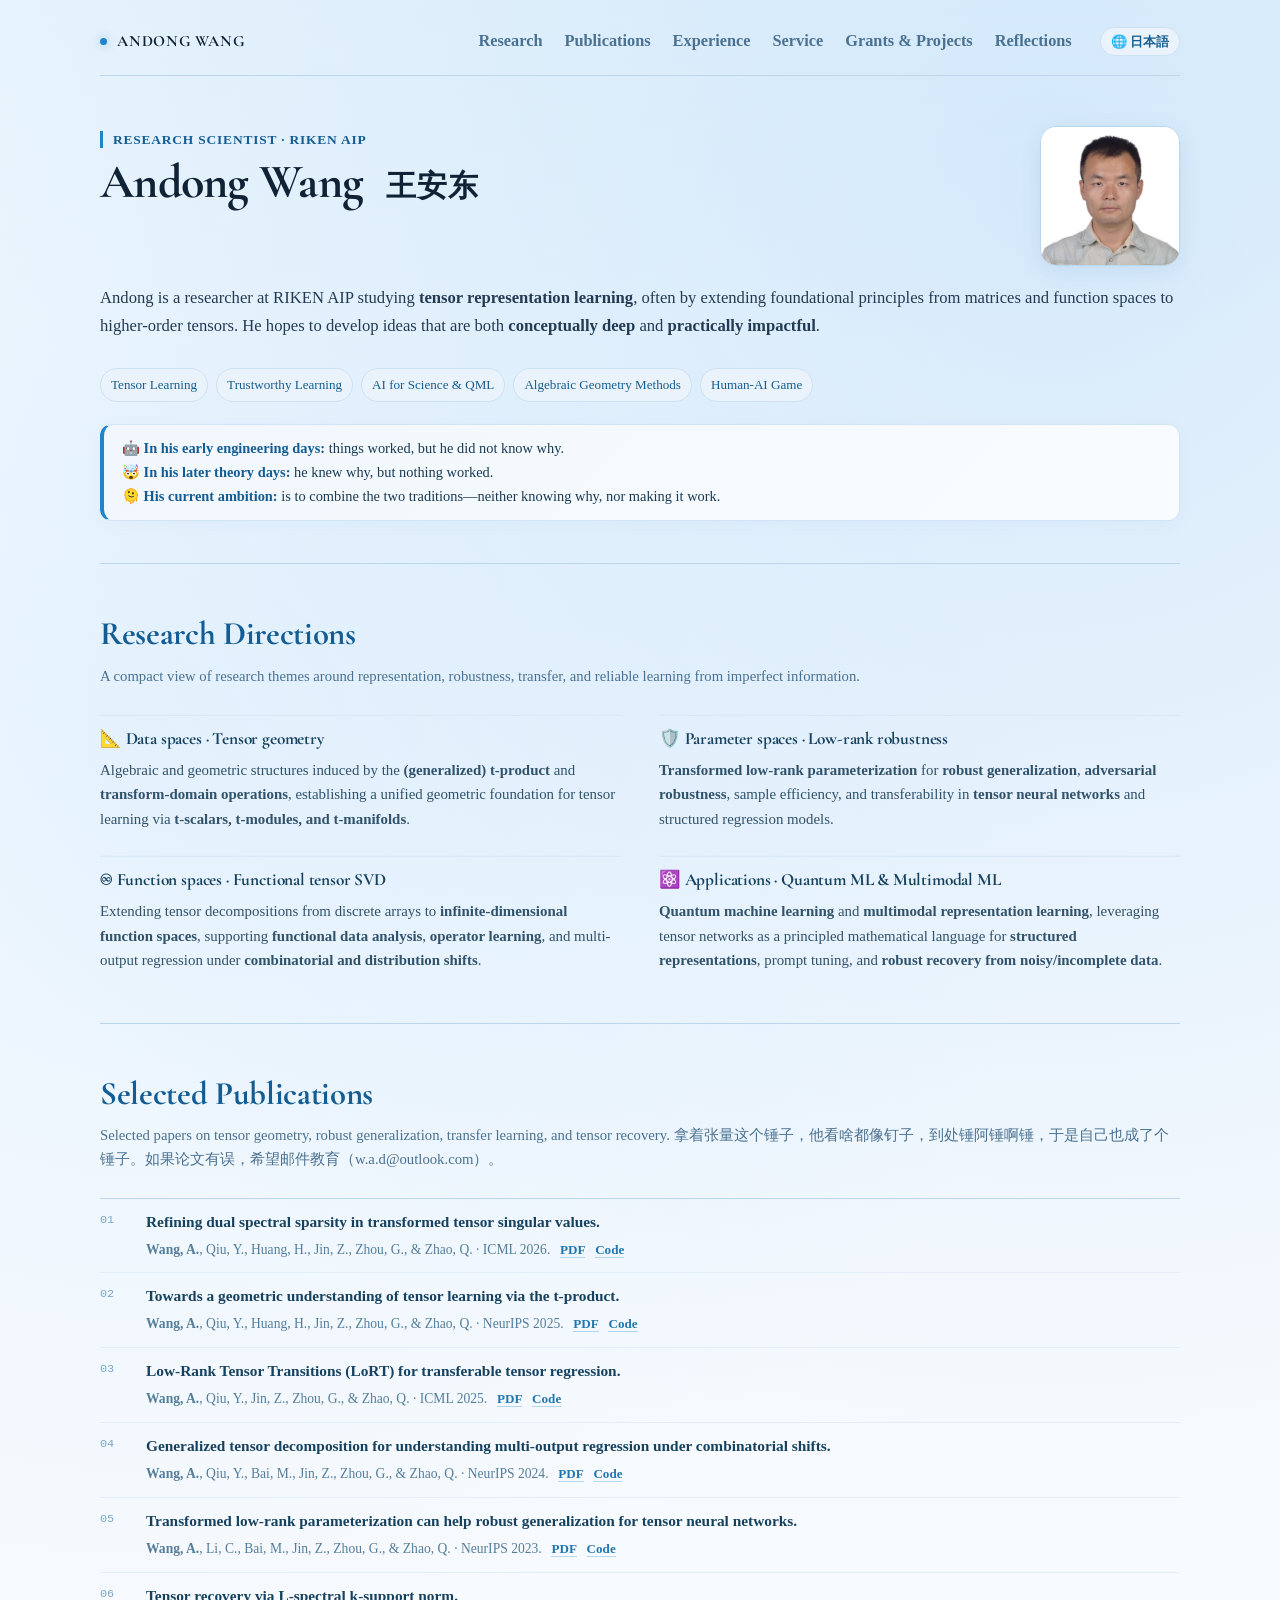
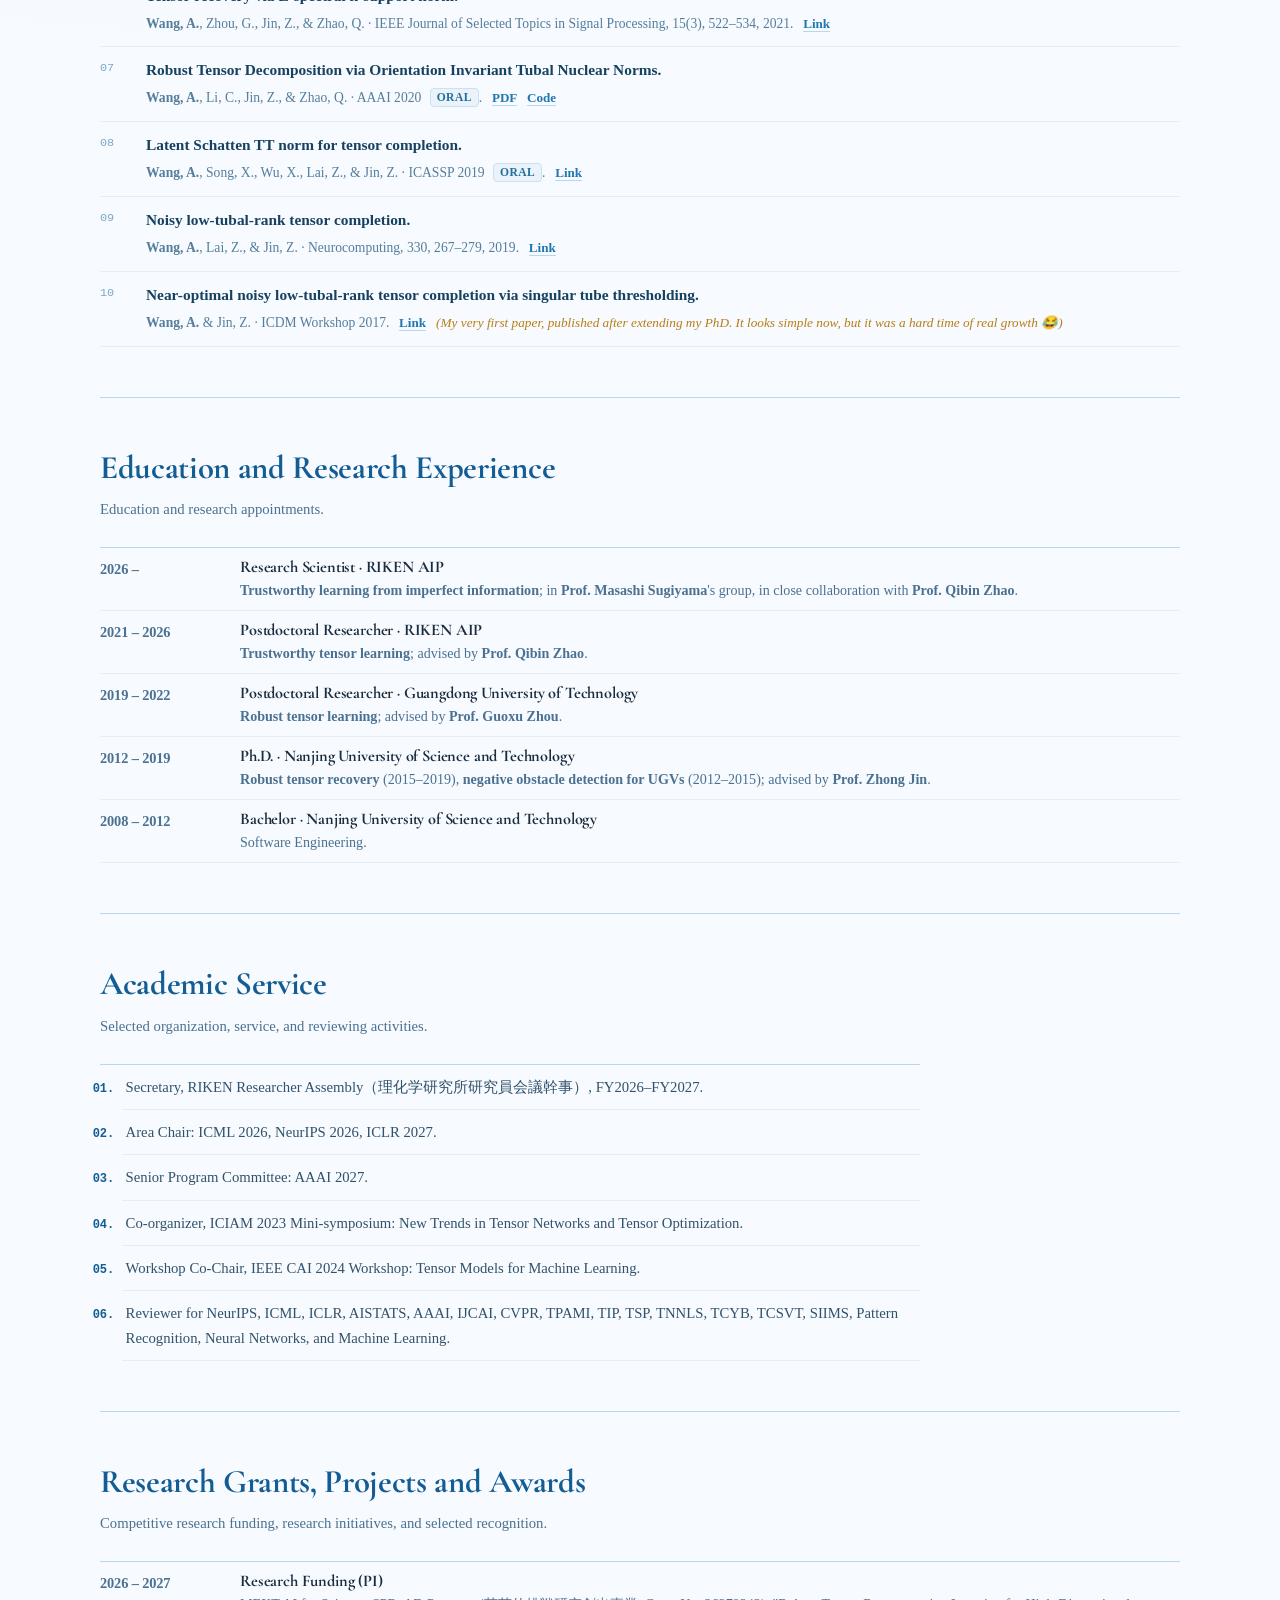
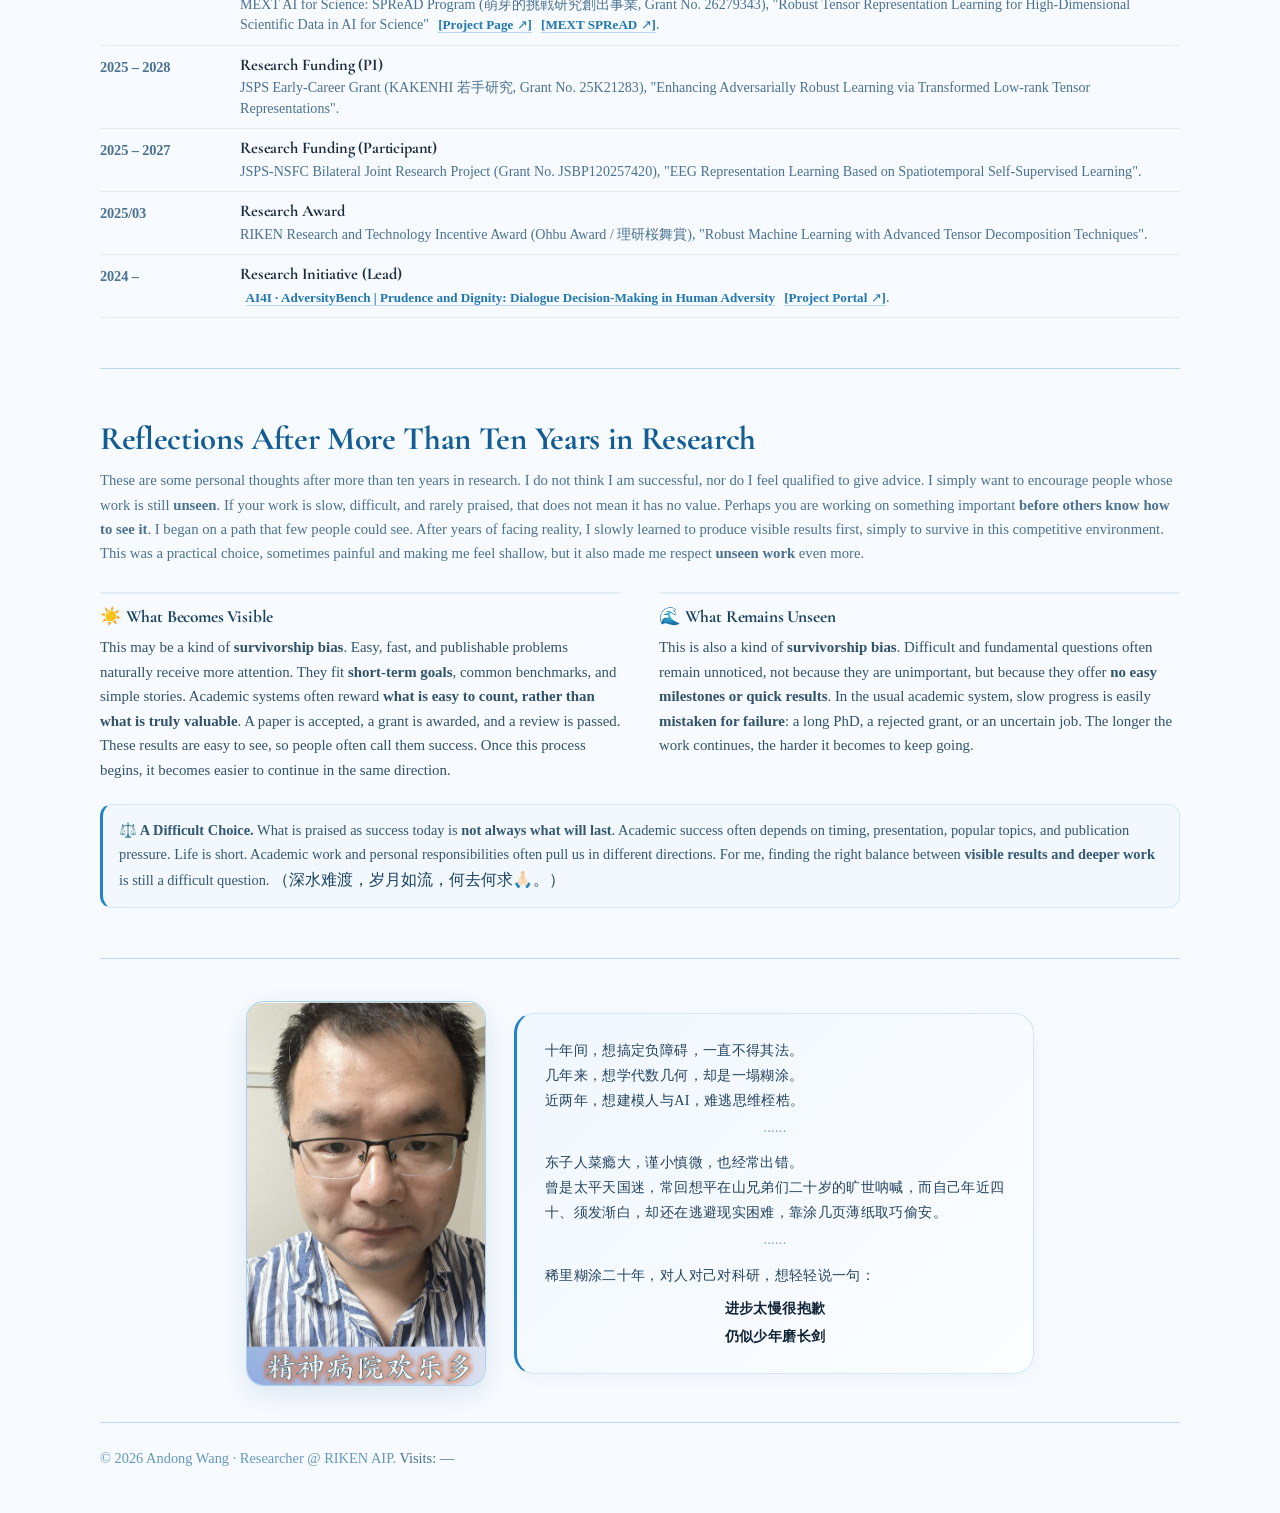
==== commit 6f4af6f5: "Update layout and tags in index.html" ====
--- a/index.html
+++ b/index.html
@@ -325,7 +325,7 @@
       flex-wrap: wrap;
       gap: 7px 8px;
       margin-top: 28px;
-      max-width: 760px;
+      width: 100%;
     }
 
     .tag {
@@ -873,7 +873,7 @@
           <span class="tag">Trustworthy Learning</span>
           <span class="tag">AI for Science & QML</span>
           <span class="tag">Algebraic Geometry Methods</span>
-          <span class="tag">LLMs & Robotics</span>
+          <span class="tag">Human-AI Game</span>
         </div>
       </div>
 
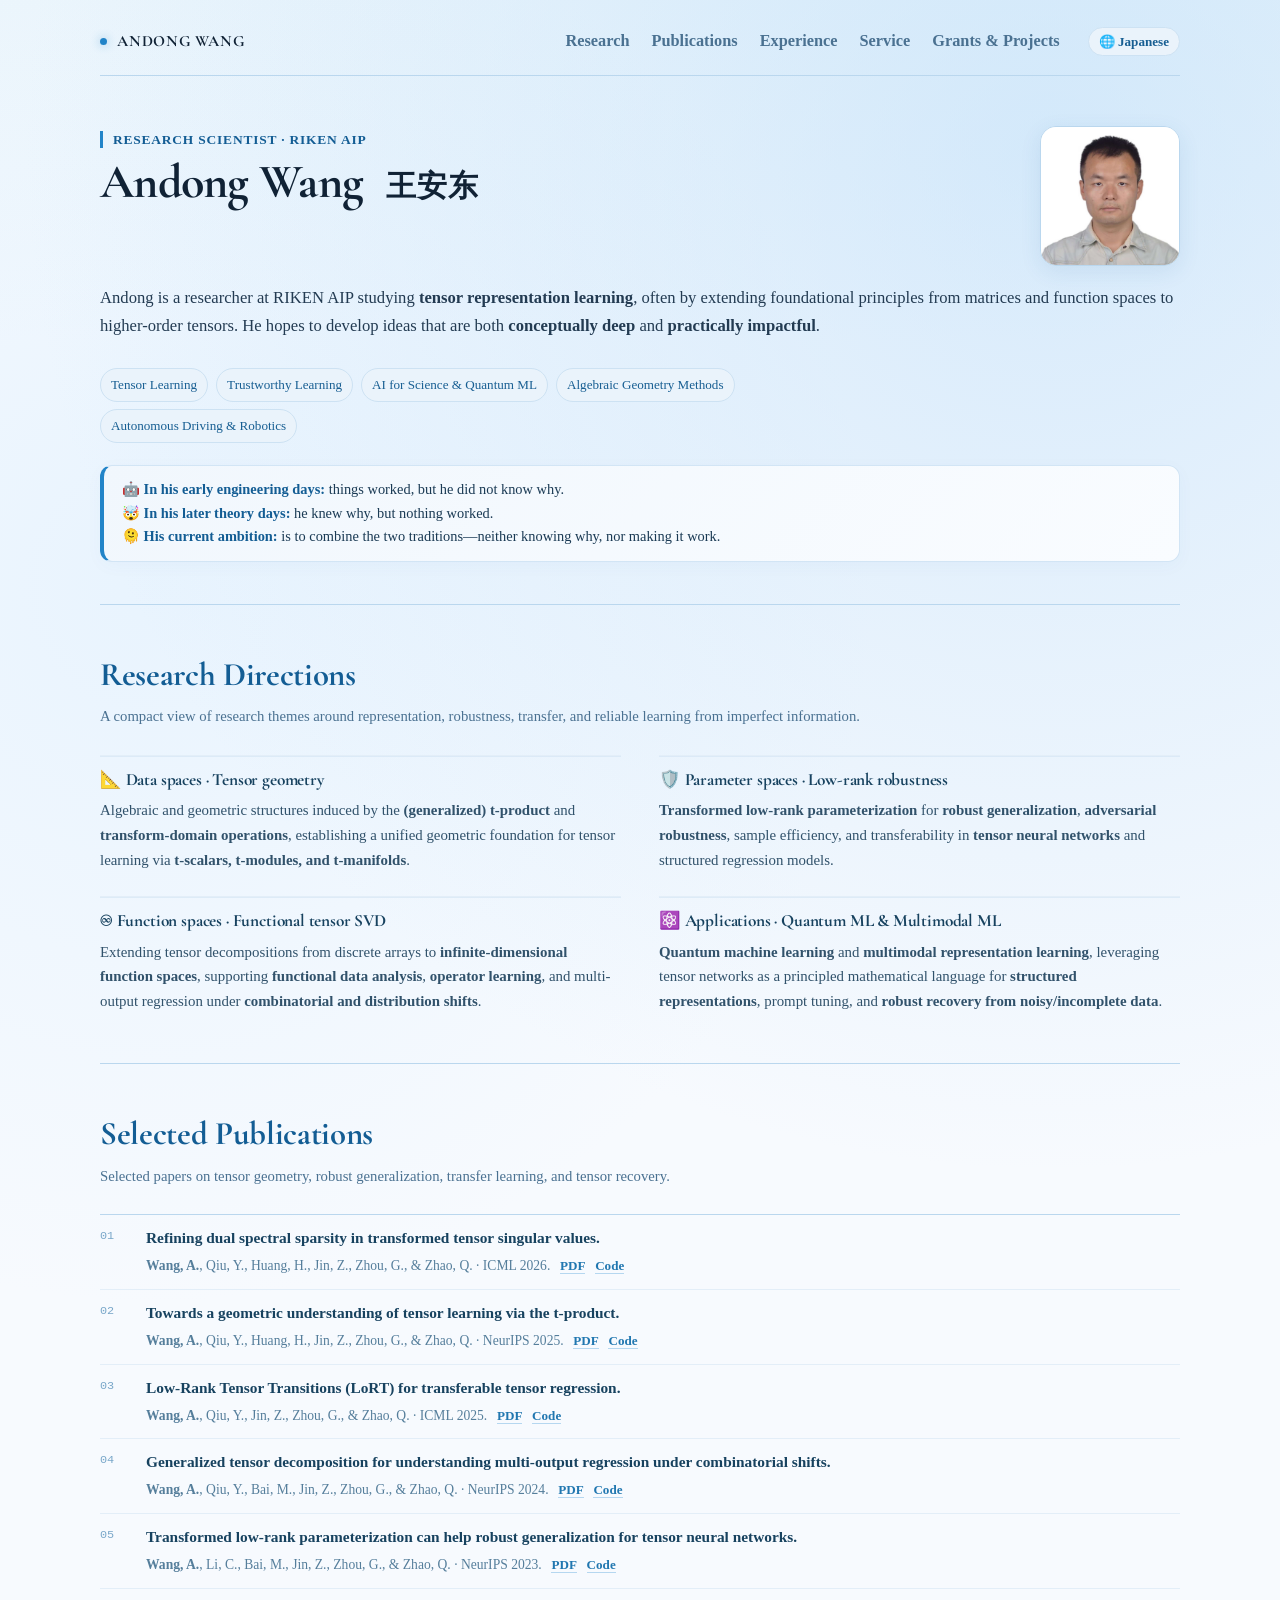
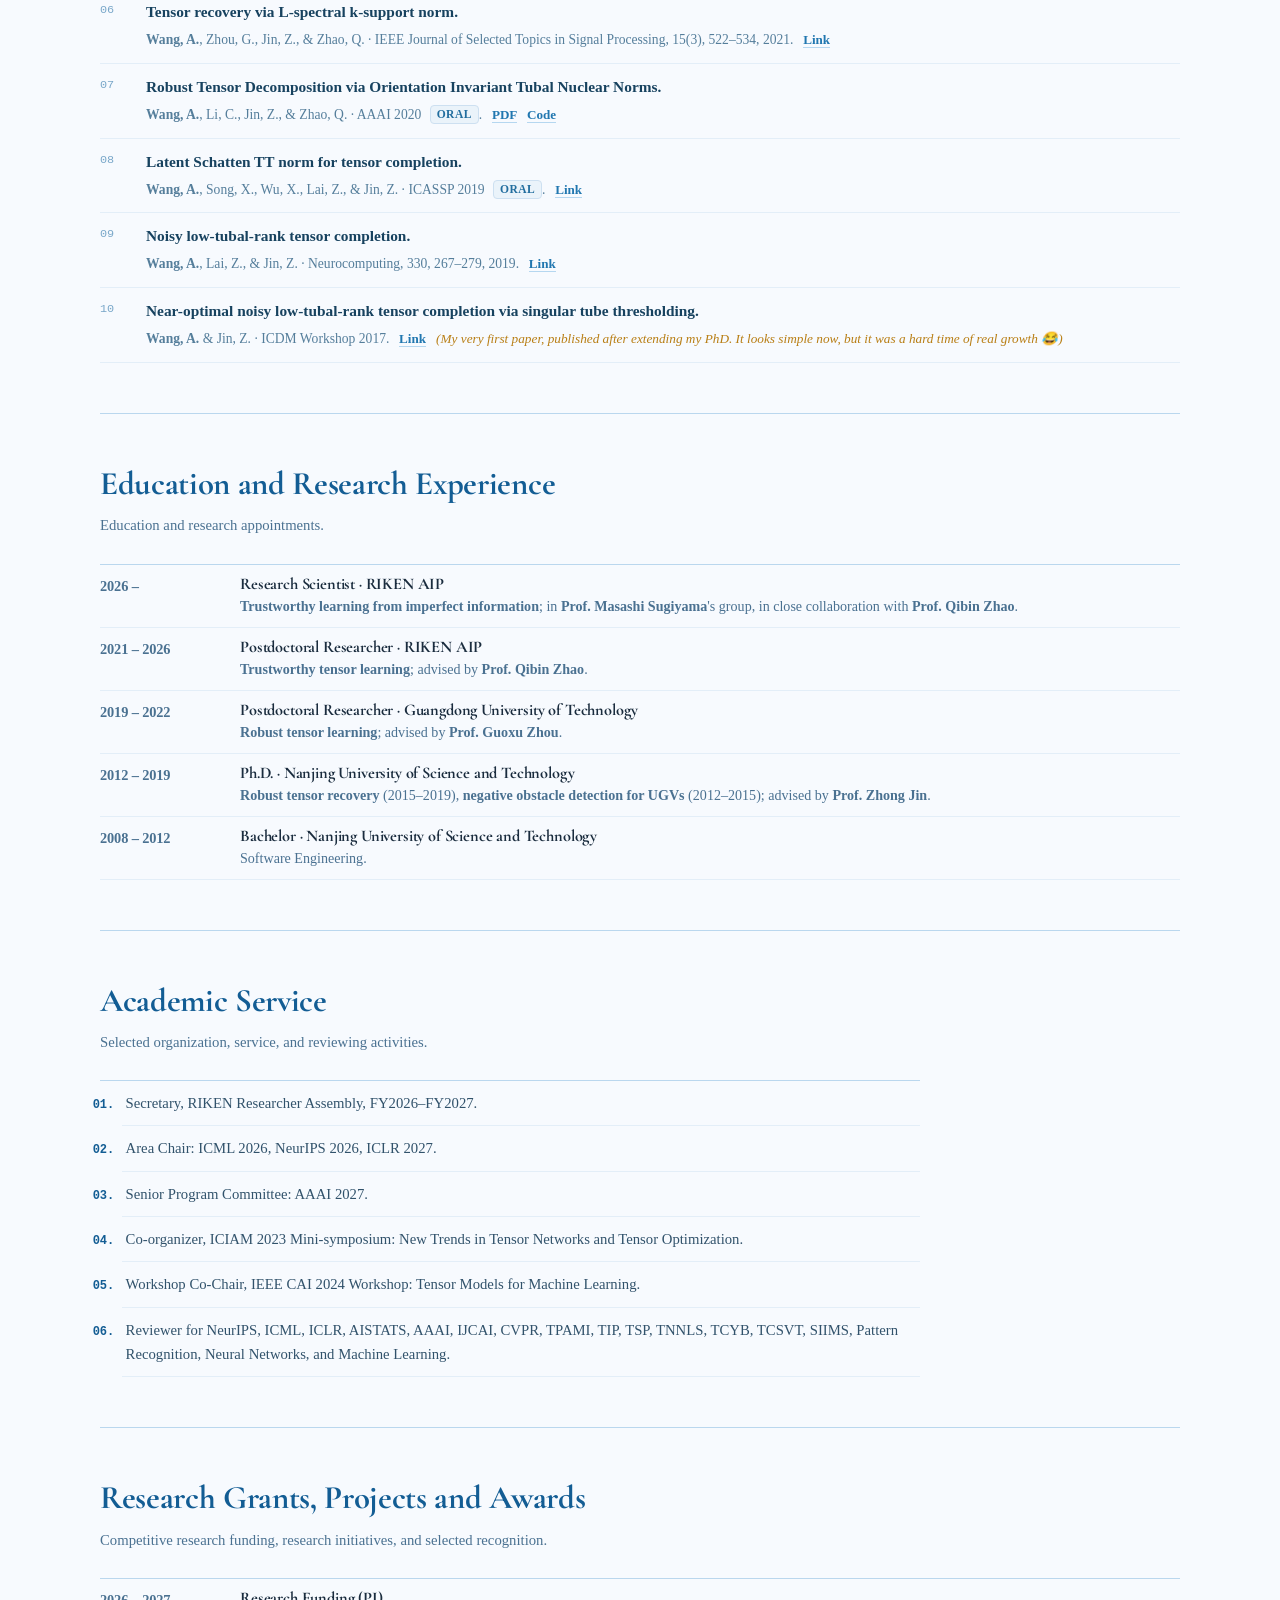
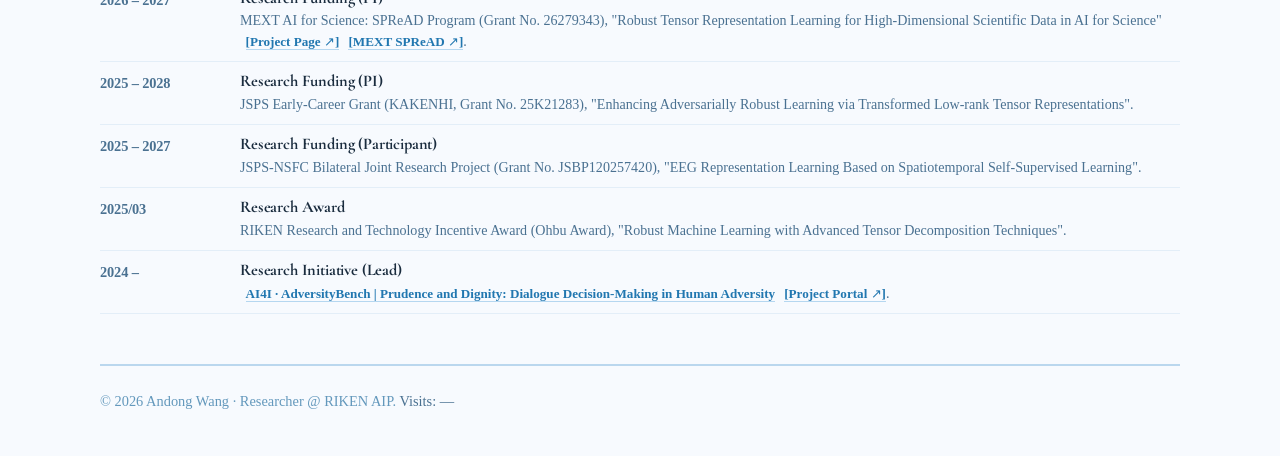
==== commit 6453885b: "Add files via upload" ====
--- a/index.html
+++ b/index.html
@@ -1,13 +1,17 @@
 <!DOCTYPE html>
 <html lang="en">
+
 <head>
   <meta charset="UTF-8" />
   <meta name="viewport" content="width=device-width, initial-scale=1.0" />
-  <meta name="description" content="Andong Wang, Research Scientist at RIKEN AIP. Tensor learning, algebraic geometry methods, trustworthy learning from imperfect information, robust transfer, and quantum machine learning." />
+  <meta name="description"
+    content="Andong Wang, Research Scientist at RIKEN AIP. Tensor learning, algebraic geometry methods, trustworthy learning from imperfect information, robust transfer, and quantum machine learning." />
   <title>Andong Wang | Researcher, RIKEN AIP</title>
   <link rel="preconnect" href="https://fonts.googleapis.com">
   <link rel="preconnect" href="https://fonts.gstatic.com" crossorigin>
-  <link href="https://fonts.googleapis.com/css2?family=Cormorant+Garamond:ital,wght@0,500;0,600;0,700;1,500;1,600&family=EB+Garamond:ital,wght@0,500;0,600;0,700;1,500;1,600&family=Inter:wght@300;400;500;600;700&family=Plus+Jakarta+Sans:wght@400;500;600;700&display=swap" rel="stylesheet">
+  <link
+    href="https://fonts.googleapis.com/css2?family=Cormorant+Garamond:ital,wght@0,500;0,600;0,700;1,500;1,600&family=EB+Garamond:ital,wght@0,500;0,600;0,700;1,500;1,600&family=Inter:wght@300;400;500;600;700&family=Plus+Jakarta+Sans:wght@400;500;600;700&display=swap"
+    rel="stylesheet">
   <style>
     :root {
       --bg: #f7fafe;
@@ -32,8 +36,13 @@
       --max: 1080px;
     }
 
-    * { box-sizing: border-box; }
-    html { scroll-behavior: smooth; }
+    * {
+      box-sizing: border-box;
+    }
+
+    html {
+      scroll-behavior: smooth;
+    }
 
     body {
       margin: 0;
@@ -49,9 +58,19 @@
       -webkit-font-smoothing: antialiased;
     }
 
-    a { color: inherit; text-decoration: none; }
-    p { margin: 0; }
-    .site-shell { width: min(var(--max), calc(100% - 40px)); margin: 0 auto; }
+    a {
+      color: inherit;
+      text-decoration: none;
+    }
+
+    p {
+      margin: 0;
+    }
+
+    .site-shell {
+      width: min(var(--max), calc(100% - 40px));
+      margin: 0 auto;
+    }
 
     .topbar {
       width: min(var(--max), calc(100% - 40px));
@@ -204,7 +223,9 @@
       font-family: var(--times);
     }
 
-    h1, h2, h3 {
+    h1,
+    h2,
+    h3 {
       margin: 0;
       line-height: 1.2;
       letter-spacing: -0.01em;
@@ -309,7 +330,10 @@
       transition: all 0.18s ease;
     }
 
-    .text-link:hover { color: var(--blue-deep); border-color: var(--blue-deep); }
+    .text-link:hover {
+      color: var(--blue-deep);
+      border-color: var(--blue-deep);
+    }
 
     .email-link {
       color: #406f8e;
@@ -318,14 +342,17 @@
       transition: color 0.18s ease;
     }
 
-    .email-link:hover { color: var(--blue-deep); border-color: var(--blue-deep); }
+    .email-link:hover {
+      color: var(--blue-deep);
+      border-color: var(--blue-deep);
+    }
 
     .tag-row {
       display: flex;
       flex-wrap: wrap;
       gap: 7px 8px;
       margin-top: 28px;
-      width: 100%;
+      max-width: 760px;
     }
 
     .tag {
@@ -344,148 +371,6 @@
       border-color: #bad8ee;
     }
 
-    .profile-card {
-      padding: 0;
-      max-width: 280px;
-    }
-
-    .final-photo {
-      display: flex;
-      align-items: center;
-      justify-content: center;
-      gap: 28px;
-      padding: 42px 0 36px;
-      border-bottom: none;
-      max-width: 960px;
-      margin: 0 auto;
-    }
-
-    .profile-card {
-      width: 240px;
-      max-width: 240px;
-      flex-shrink: 0;
-    }
-
-    .final-photo .portrait {
-      display: block;
-      position: relative;
-      aspect-ratio: 1042 / 1672;
-      width: 100%;
-      overflow: hidden;
-      border-radius: 18px;
-      border: 1.5px solid rgba(41, 140, 209, 0.4);
-      box-shadow: 0 8px 24px rgba(19, 93, 148, 0.12);
-      background: #ffffff;
-      transition: transform 0.2s ease, box-shadow 0.2s ease;
-    }
-
-    .final-photo .portrait:hover {
-      transform: translateY(-2px);
-      box-shadow: 0 12px 30px rgba(19, 93, 148, 0.18);
-    }
-
-    .final-photo .portrait img {
-      width: 100%;
-      height: 100%;
-      object-fit: cover;
-      object-position: center center;
-      display: block;
-    }
-
-    .final-note {
-      max-width: 520px;
-      padding: 24px 28px;
-      background: linear-gradient(135deg, #f0f7fe, #fbfdff);
-      border: 1px solid #d4e7f6;
-      border-left: 3.5px solid var(--blue-accent);
-      border-radius: var(--radius-lg);
-      box-shadow: 0 4px 18px rgba(19, 93, 148, 0.04);
-      font-family: var(--font-kaiti);
-    }
-
-    .final-note p {
-      margin: 0 0 6px 0;
-      color: #23435f;
-      font-size: 0.94rem;
-      line-height: 1.82;
-      font-family: var(--font-kaiti);
-      font-weight: 400;
-      letter-spacing: 0.025em;
-    }
-
-    .portrait img {
-      width: 100%;
-      height: 100%;
-      object-fit: cover;
-      object-position: center center;
-      display: block;
-      filter: grayscale(8%) saturate(0.94) contrast(0.98);
-    }
-
-    .final-note p {
-      margin: 0;
-      color: #23435f;
-      font-size: 0.88rem;
-      line-height: 1.78;
-      font-family: var(--font-kaiti);
-      font-weight: 400;
-      letter-spacing: 0.025em;
-    }
-
-    .portrait {
-      display: block;
-      position: relative;
-      aspect-ratio: 3 / 5;
-      width: 100%;
-      overflow: hidden;
-      border-radius: var(--radius-lg);
-      background:
-        linear-gradient(135deg, #e8f4fc, #f7fbfe);
-      border: 1px solid var(--line);
-    }
-
-    .portrait img {
-      width: 100%;
-      height: 100%;
-      object-fit: cover;
-      object-position: center center;
-      display: block;
-      filter: grayscale(8%) saturate(0.94) contrast(0.98);
-    }
-
-    .portrait-fallback {
-      display: none;
-    }
-
-    .photo-hint {
-      display: block;
-      margin-top: 12px;
-      color: #6398bc;
-      font-size: 0.84rem;
-      line-height: 1.5;
-    }
-
-    .profile-list {
-      margin: 22px 0 0;
-      padding: 0;
-      list-style: none;
-      color: #233b52;
-      font-size: 0.95rem;
-    }
-
-    .profile-list li {
-      padding: 12px 0;
-      border-top: 1px solid var(--line-soft);
-    }
-
-    .profile-list strong {
-      display: block;
-      color: var(--blue-deep);
-      font-size: 0.72rem;
-      letter-spacing: 0.08em;
-      text-transform: uppercase;
-      margin-bottom: 3px;
-    }
 
     section {
       scroll-margin-top: 60px;
@@ -793,44 +678,54 @@
         padding-top: 0;
       }
 
-      .profile-card { max-width: 360px; }
-      .section-heading { grid-template-columns: 1fr; gap: 10px; }
-      #research-reflections .section-heading { grid-template-columns: 1fr; gap: 10px; }
-      #research-reflections .section-heading p { max-width: 690px; }
-      .two-column-text { grid-template-columns: 1fr; }
+      .section-heading {
+        grid-template-columns: 1fr;
+        gap: 10px;
+      }
+
+      .two-column-text {
+        grid-template-columns: 1fr;
+      }
     }
 
     @media (max-width: 560px) {
-      .site-shell, .topbar, footer { width: min(100% - 24px, var(--max)); }
-      .hero { padding: 36px 0 40px; }
+
+      .site-shell,
+      .topbar,
+      footer {
+        width: min(100% - 24px, var(--max));
+      }
+
+      .hero {
+        padding: 36px 0 40px;
+      }
+
       .hero-header {
         flex-direction: column-reverse;
         gap: 16px;
       }
-      .timeline li, .pub-list li { grid-template-columns: 1fr; gap: 8px; }
-      .pub-list li::before { padding-top: 0; }
-      .final-photo {
-        flex-direction: column;
-        align-items: flex-start;
-        gap: 14px;
-      }
-      .final-photo .portrait {
-        width: min(300px, 100%);
-        max-width: 300px;
-      }
-      .final-note {
-        max-width: 120%;
-        padding: 12px 14px;
-      }
+
+      .timeline li,
+      .pub-list li {
+        grid-template-columns: 1fr;
+        gap: 8px;
+      }
+
+      .pub-list li::before {
+        padding-top: 0;
+      }
+
       footer {
         line-height: 1.75;
       }
+
       .visit-count {
         display: inline-block;
       }
     }
   </style>
 </head>
+
 <body>
   <header class="topbar" aria-label="Site header">
     <a class="wordmark" href="#home" aria-label="Andong Wang home">
@@ -843,8 +738,9 @@
       <a href="#experience">Experience</a>
       <a href="#service">Service</a>
       <a href="#funding">Grants & Projects</a>
-      <a href="#research-reflections">Reflections</a>
-      <a href="index_ja.html" class="tag" style="margin-left: 6px; font-weight: 600; padding: 3px 10px; text-decoration: none;" title="日本語版へ切り替え">🌐 日本語</a>
+      <a href="index_ja.html" class="tag"
+        style="margin-left: 6px; font-weight: 600; padding: 3px 10px; text-decoration: none;"
+        title="Switch to Japanese version">🌐 Japanese</a>
     </nav>
   </header>
 
@@ -866,14 +762,16 @@
 
       <div class="hero-bio-area">
         <p class="subtitle">
-          Andong is a researcher at RIKEN AIP studying <strong>tensor representation learning</strong>, often by extending foundational principles from matrices and function spaces to higher-order tensors. He hopes to develop ideas that are both <strong>conceptually deep</strong> and <strong>practically impactful</strong>.
+          Andong is a researcher at RIKEN AIP studying <strong>tensor representation learning</strong>, often by
+          extending foundational principles from matrices and function spaces to higher-order tensors. He hopes to
+          develop ideas that are both <strong>conceptually deep</strong> and <strong>practically impactful</strong>.
         </p>
         <div class="tag-row" aria-label="Research keywords">
           <span class="tag">Tensor Learning</span>
           <span class="tag">Trustworthy Learning</span>
-          <span class="tag">AI for Science & QML</span>
+          <span class="tag">AI for Science & Quantum ML</span>
           <span class="tag">Algebraic Geometry Methods</span>
-          <span class="tag">Human-AI Game</span>
+          <span class="tag">Autonomous Driving & Robotics</span>
         </div>
       </div>
 
@@ -881,7 +779,8 @@
         <p class="self-joke">
           🤖 <strong>In his early engineering days:</strong> things worked, but he did not know why.<br />
           🤯 <strong>In his later theory days:</strong> he knew why, but nothing worked.<br />
-          🫠 <strong>His current ambition:</strong> is to combine the two traditions—neither knowing why, nor making it work.
+          🫠 <strong>His current ambition:</strong> is to combine the two traditions—neither knowing why, nor making it
+          work.
         </p>
       </div>
     </section>
@@ -889,31 +788,40 @@
     <section id="research" aria-label="Research overview">
       <div class="section-heading">
         <h2>Research Directions</h2>
-        <p>A compact view of research themes around representation, robustness, transfer, and reliable learning from imperfect information.</p>
+        <p>A compact view of research themes around representation, robustness, transfer, and reliable learning from
+          imperfect information.</p>
       </div>
       <div class="two-column-text">
         <article class="text-block">
           <h3>📐 Data spaces · Tensor geometry</h3>
           <p>
-            Algebraic and geometric structures induced by the <strong>(generalized) t-product</strong> and <strong>transform-domain operations</strong>, establishing a unified geometric foundation for tensor learning via <strong>t-scalars, t-modules, and t-manifolds</strong>.
+            Algebraic and geometric structures induced by the <strong>(generalized) t-product</strong> and
+            <strong>transform-domain operations</strong>, establishing a unified geometric foundation for tensor
+            learning via <strong>t-scalars, t-modules, and t-manifolds</strong>.
           </p>
         </article>
         <article class="text-block">
           <h3>🛡️ Parameter spaces · Low-rank robustness</h3>
           <p>
-            <strong>Transformed low-rank parameterization</strong> for <strong>robust generalization</strong>, <strong>adversarial robustness</strong>, sample efficiency, and transferability in <strong>tensor neural networks</strong> and structured regression models.
+            <strong>Transformed low-rank parameterization</strong> for <strong>robust generalization</strong>,
+            <strong>adversarial robustness</strong>, sample efficiency, and transferability in <strong>tensor neural
+              networks</strong> and structured regression models.
           </p>
         </article>
         <article class="text-block">
           <h3>♾️ Function spaces · Functional tensor SVD</h3>
           <p>
-            Extending tensor decompositions from discrete arrays to <strong>infinite-dimensional function spaces</strong>, supporting <strong>functional data analysis</strong>, <strong>operator learning</strong>, and multi-output regression under <strong>combinatorial and distribution shifts</strong>.
+            Extending tensor decompositions from discrete arrays to <strong>infinite-dimensional function
+              spaces</strong>, supporting <strong>functional data analysis</strong>, <strong>operator learning</strong>,
+            and multi-output regression under <strong>combinatorial and distribution shifts</strong>.
           </p>
         </article>
         <article class="text-block">
           <h3>⚛️ Applications · Quantum ML & Multimodal ML</h3>
           <p>
-            <strong>Quantum machine learning</strong> and <strong>multimodal representation learning</strong>, leveraging tensor networks as a principled mathematical language for <strong>structured representations</strong>, prompt tuning, and <strong>robust recovery from noisy/incomplete data</strong>.
+            <strong>Quantum machine learning</strong> and <strong>multimodal representation learning</strong>,
+            leveraging tensor networks as a principled mathematical language for <strong>structured
+              representations</strong>, prompt tuning, and <strong>robust recovery from noisy/incomplete data</strong>.
           </p>
         </article>
       </div>
@@ -924,19 +832,83 @@
     <section id="publications" aria-label="Selected publications">
       <div class="section-heading">
         <h2>Selected Publications</h2>
-        <p>Selected papers on tensor geometry, robust generalization, transfer learning, and tensor recovery. 拿着张量这个锤子，他看啥都像钉子，到处锤阿锤啊锤，于是自己也成了个锤子。如果论文有误，希望邮件教育（w.a.d@outlook.com）。</p>
+        <p>Selected papers on tensor geometry, robust generalization, transfer learning, and tensor recovery.</p>
       </div>
       <ol class="pub-list">
-        <li><div><span class="pub-title">Refining dual spectral sparsity in transformed tensor singular values.<br></span> <span class="pub-meta"><strong>Wang, A.</strong>, Qiu, Y., Huang, H., Jin, Z., Zhou, G., & Zhao, Q. · ICML 2026.</span> <a class="pub-link" href="https://openreview.net/pdf?id=1ZIjW3LFcH" target="_blank" rel="noopener">PDF</a> <a class="pub-link" href="https://github.com/pingzaiwang/LpSq-QuasiNorm" target="_blank" rel="noopener">Code</a></div></li> 
-        <li><div><span class="pub-title">Towards a geometric understanding of tensor learning via the t-product.<br></span> <span class="pub-meta"><strong>Wang, A.</strong>, Qiu, Y., Huang, H., Jin, Z., Zhou, G., & Zhao, Q. · NeurIPS 2025.</span> <a class="pub-link" href="https://proceedings.neurips.cc/paper_files/paper/2025/file/cef8f771a55c5ff0c9a421813c7f598b-Paper-Conference.pdf" target="_blank" rel="noopener">PDF</a> <a class="pub-link" href="https://github.com/pingzaiwang/BTR4tGeometry" target="_blank" rel="noopener">Code</a></div></li>
-        <li><div><span class="pub-title">Low-Rank Tensor Transitions (LoRT) for transferable tensor regression.<br></span> <span class="pub-meta"><strong>Wang, A.</strong>, Qiu, Y., Jin, Z., Zhou, G., & Zhao, Q. · ICML 2025.</span> <a class="pub-link" href="https://raw.githubusercontent.com/mlresearch/v267/main/assets/wang25cj/wang25cj.pdf" target="_blank" rel="noopener">PDF</a> <a class="pub-link" href="https://github.com/pingzaiwang/LoRT" target="_blank" rel="noopener">Code</a></div></li>
-        <li><div><span class="pub-title">Generalized tensor decomposition for understanding multi-output regression under combinatorial shifts.<br></span> <span class="pub-meta"><strong>Wang, A.</strong>, Qiu, Y., Bai, M., Jin, Z., Zhou, G., & Zhao, Q. · NeurIPS 2024.</span> <a class="pub-link" href="https://papers.neurips.cc/paper_files/paper/2024/file/54ece32fe923c26b3de15d0da182e008-Paper-Conference.pdf" target="_blank" rel="noopener">PDF</a> <a class="pub-link" href="https://github.com/pingzaiwang/FtSVD4MORCDS" target="_blank" rel="noopener">Code</a></div></li>
-        <li><div><span class="pub-title">Transformed low-rank parameterization can help robust generalization for tensor neural networks.<br></span> <span class="pub-meta"><strong>Wang, A.</strong>, Li, C., Bai, M., Jin, Z., Zhou, G., & Zhao, Q. · NeurIPS 2023.</span> <a class="pub-link" href="https://proceedings.neurips.cc/paper_files/paper/2023/file/092c2d45005ea2db40fc24c470663416-Paper-Conference.pdf" target="_blank" rel="noopener">PDF</a> <a class="pub-link" href="https://github.com/pingzaiwang/Analysis4TNN" target="_blank" rel="noopener">Code</a></div></li>
-        <li><div><span class="pub-title">Tensor recovery via L-spectral k-support norm.<br></span> <span class="pub-meta"><strong>Wang, A.</strong>, Zhou, G., Jin, Z., & Zhao, Q. · IEEE Journal of Selected Topics in Signal Processing, 15(3), 522–534, 2021.</span> <a class="pub-link" href="https://doi.org/10.1109/JSTSP.2021.3058763" target="_blank" rel="noopener">Link</a></div></li>
-        <li><div><span class="pub-title">Robust Tensor Decomposition via Orientation Invariant Tubal Nuclear Norms.<br></span> <span class="pub-meta"><strong>Wang, A.</strong>, Li, C., Jin, Z., & Zhao, Q. · AAAI 2020 <span class="badge-oral">Oral</span>.</span> <a class="pub-link" href="https://ojs.aaai.org/index.php/AAAI/article/view/6074/5930" target="_blank" rel="noopener">PDF</a> <a class="pub-link" href="https://github.com/pingzaiwang/OITNN" target="_blank" rel="noopener">Code</a></div></li>
-        <li><div><span class="pub-title">Latent Schatten TT norm for tensor completion.<br></span> <span class="pub-meta"><strong>Wang, A.</strong>, Song, X., Wu, X., Lai, Z., & Jin, Z. · ICASSP 2019 <span class="badge-oral">Oral</span>.</span> <a class="pub-link" href="https://ieeexplore.ieee.org/search/searchresult.jsp?queryText=Latent%20Schatten%20TT%20norm%20for%20tensor%20completion" target="_blank" rel="noopener">Link</a></div></li>
-        <li><div><span class="pub-title">Noisy low-tubal-rank tensor completion.<br></span> <span class="pub-meta"><strong>Wang, A.</strong>, Lai, Z., & Jin, Z. · Neurocomputing, 330, 267–279, 2019.</span> <a class="pub-link" href="https://www.sciencedirect.com/science/article/pii/S0925231218313407" target="_blank" rel="noopener">Link</a></div></li>
-        <li><div><span class="pub-title">Near-optimal noisy low-tubal-rank tensor completion via singular tube thresholding.<br></span> <span class="pub-meta"><strong>Wang, A.</strong> & Jin, Z. · ICDM Workshop 2017.</span> <a class="pub-link" href="https://ieeexplore.ieee.org/document/8215710" target="_blank" rel="noopener">Link</a> <span class="first-paper-note">(My very first paper, published after extending my PhD. It looks simple now, but it was a hard time of real growth 😂)</span></div></li>
+        <li>
+          <div><span class="pub-title">Refining dual spectral sparsity in transformed tensor singular values.<br></span>
+            <span class="pub-meta"><strong>Wang, A.</strong>, Qiu, Y., Huang, H., Jin, Z., Zhou, G., & Zhao, Q. · ICML
+              2026.</span> <a class="pub-link" href="https://openreview.net/pdf?id=1ZIjW3LFcH" target="_blank"
+              rel="noopener">PDF</a> <a class="pub-link" href="https://github.com/pingzaiwang/LpSq-QuasiNorm"
+              target="_blank" rel="noopener">Code</a></div>
+        </li>
+        <li>
+          <div><span class="pub-title">Towards a geometric understanding of tensor learning via the
+              t-product.<br></span> <span class="pub-meta"><strong>Wang, A.</strong>, Qiu, Y., Huang, H., Jin, Z., Zhou,
+              G., & Zhao, Q. · NeurIPS 2025.</span> <a class="pub-link"
+              href="https://proceedings.neurips.cc/paper_files/paper/2025/file/cef8f771a55c5ff0c9a421813c7f598b-Paper-Conference.pdf"
+              target="_blank" rel="noopener">PDF</a> <a class="pub-link"
+              href="https://github.com/pingzaiwang/BTR4tGeometry" target="_blank" rel="noopener">Code</a></div>
+        </li>
+        <li>
+          <div><span class="pub-title">Low-Rank Tensor Transitions (LoRT) for transferable tensor regression.<br></span>
+            <span class="pub-meta"><strong>Wang, A.</strong>, Qiu, Y., Jin, Z., Zhou, G., & Zhao, Q. · ICML 2025.</span>
+            <a class="pub-link"
+              href="https://raw.githubusercontent.com/mlresearch/v267/main/assets/wang25cj/wang25cj.pdf" target="_blank"
+              rel="noopener">PDF</a> <a class="pub-link" href="https://github.com/pingzaiwang/LoRT" target="_blank"
+              rel="noopener">Code</a></div>
+        </li>
+        <li>
+          <div><span class="pub-title">Generalized tensor decomposition for understanding multi-output regression under
+              combinatorial shifts.<br></span> <span class="pub-meta"><strong>Wang, A.</strong>, Qiu, Y., Bai, M., Jin,
+              Z., Zhou, G., & Zhao, Q. · NeurIPS 2024.</span> <a class="pub-link"
+              href="https://papers.neurips.cc/paper_files/paper/2024/file/54ece32fe923c26b3de15d0da182e008-Paper-Conference.pdf"
+              target="_blank" rel="noopener">PDF</a> <a class="pub-link"
+              href="https://github.com/pingzaiwang/FtSVD4MORCDS" target="_blank" rel="noopener">Code</a></div>
+        </li>
+        <li>
+          <div><span class="pub-title">Transformed low-rank parameterization can help robust generalization for tensor
+              neural networks.<br></span> <span class="pub-meta"><strong>Wang, A.</strong>, Li, C., Bai, M., Jin, Z.,
+              Zhou, G., & Zhao, Q. · NeurIPS 2023.</span> <a class="pub-link"
+              href="https://proceedings.neurips.cc/paper_files/paper/2023/file/092c2d45005ea2db40fc24c470663416-Paper-Conference.pdf"
+              target="_blank" rel="noopener">PDF</a> <a class="pub-link"
+              href="https://github.com/pingzaiwang/Analysis4TNN" target="_blank" rel="noopener">Code</a></div>
+        </li>
+        <li>
+          <div><span class="pub-title">Tensor recovery via L-spectral k-support norm.<br></span> <span
+              class="pub-meta"><strong>Wang, A.</strong>, Zhou, G., Jin, Z., & Zhao, Q. · IEEE Journal of Selected
+              Topics in Signal Processing, 15(3), 522–534, 2021.</span> <a class="pub-link"
+              href="https://doi.org/10.1109/JSTSP.2021.3058763" target="_blank" rel="noopener">Link</a></div>
+        </li>
+        <li>
+          <div><span class="pub-title">Robust Tensor Decomposition via Orientation Invariant Tubal Nuclear
+              Norms.<br></span> <span class="pub-meta"><strong>Wang, A.</strong>, Li, C., Jin, Z., & Zhao, Q. · AAAI
+              2020 <span class="badge-oral">Oral</span>.</span> <a class="pub-link"
+              href="https://ojs.aaai.org/index.php/AAAI/article/view/6074/5930" target="_blank" rel="noopener">PDF</a>
+            <a class="pub-link" href="https://github.com/pingzaiwang/OITNN" target="_blank" rel="noopener">Code</a>
+          </div>
+        </li>
+        <li>
+          <div><span class="pub-title">Latent Schatten TT norm for tensor completion.<br></span> <span
+              class="pub-meta"><strong>Wang, A.</strong>, Song, X., Wu, X., Lai, Z., & Jin, Z. · ICASSP 2019 <span
+                class="badge-oral">Oral</span>.</span> <a class="pub-link"
+              href="https://ieeexplore.ieee.org/search/searchresult.jsp?queryText=Latent%20Schatten%20TT%20norm%20for%20tensor%20completion"
+              target="_blank" rel="noopener">Link</a></div>
+        </li>
+        <li>
+          <div><span class="pub-title">Noisy low-tubal-rank tensor completion.<br></span> <span
+              class="pub-meta"><strong>Wang, A.</strong>, Lai, Z., & Jin, Z. · Neurocomputing, 330, 267–279,
+              2019.</span> <a class="pub-link"
+              href="https://www.sciencedirect.com/science/article/pii/S0925231218313407" target="_blank"
+              rel="noopener">Link</a></div>
+        </li>
+        <li>
+          <div><span class="pub-title">Near-optimal noisy low-tubal-rank tensor completion via singular tube
+              thresholding.<br></span> <span class="pub-meta"><strong>Wang, A.</strong> & Jin, Z. · ICDM Workshop
+              2017.</span> <a class="pub-link" href="https://ieeexplore.ieee.org/document/8215710" target="_blank"
+              rel="noopener">Link</a> <span class="first-paper-note">(My very first paper, published after extending my
+              PhD. It looks simple now, but it was a hard time of real growth 😂)</span></div>
+        </li>
       </ol>
     </section>
 
@@ -950,28 +922,37 @@
           <span class="time">2026 –</span>
           <div>
             <h3>Research Scientist · RIKEN AIP</h3>
-            <p><strong>Trustworthy learning from imperfect information</strong>; in <strong><a href="https://aip.riken.jp/labs/math_intel/imperfect_inf_learn/?lang=en" target="_blank" rel="noopener">Prof. Masashi Sugiyama</a></strong>'s group, in close collaboration with <strong><a href="https://qibinzhao.github.io/" target="_blank" rel="noopener">Prof. Qibin Zhao</a></strong>.</p>
+            <p><strong>Trustworthy learning from imperfect information</strong>; in <strong><a
+                  href="https://aip.riken.jp/labs/math_intel/imperfect_inf_learn/?lang=en" target="_blank"
+                  rel="noopener">Prof. Masashi Sugiyama</a></strong>'s group, in close collaboration with <strong><a
+                  href="https://qibinzhao.github.io/" target="_blank" rel="noopener">Prof. Qibin Zhao</a></strong>.</p>
           </div>
         </li>
         <li>
           <span class="time">2021 – 2026</span>
           <div>
             <h3>Postdoctoral Researcher · RIKEN AIP</h3>
-            <p><strong>Trustworthy tensor learning</strong>; advised by <strong><a href="https://qibinzhao.github.io/" target="_blank" rel="noopener">Prof. Qibin Zhao</a></strong>.</p>
+            <p><strong>Trustworthy tensor learning</strong>; advised by <strong><a href="https://qibinzhao.github.io/"
+                  target="_blank" rel="noopener">Prof. Qibin Zhao</a></strong>.</p>
           </div>
         </li>
         <li>
           <span class="time">2019 – 2022</span>
           <div>
             <h3>Postdoctoral Researcher · Guangdong University of Technology</h3>
-            <p><strong>Robust tensor learning</strong>; advised by <strong><a href="https://teacher.gdut.edu.cn/gxzhou/zh_CN/index.htm" target="_blank" rel="noopener">Prof. Guoxu Zhou</a></strong>.</p>
+            <p><strong>Robust tensor learning</strong>; advised by <strong><a
+                  href="https://teacher.gdut.edu.cn/gxzhou/zh_CN/index.htm" target="_blank" rel="noopener">Prof. Guoxu
+                  Zhou</a></strong>.</p>
           </div>
         </li>
         <li>
           <span class="time">2012 – 2019</span>
           <div>
             <h3>Ph.D. · Nanjing University of Science and Technology</h3>
-            <p><strong>Robust tensor recovery</strong> (2015–2019), <strong>negative obstacle detection for UGVs</strong> (2012–2015); advised by <strong><a href="https://www.patternrecognition.asia/jin/index_en.html" target="_blank" rel="noopener">Prof. Zhong Jin</a></strong>.</p>
+            <p><strong>Robust tensor recovery</strong> (2015–2019), <strong>negative obstacle detection for
+                UGVs</strong> (2012–2015); advised by <strong><a
+                  href="https://www.patternrecognition.asia/jin/index_en.html" target="_blank" rel="noopener">Prof.
+                  Zhong Jin</a></strong>.</p>
           </div>
         </li>
         <li>
@@ -990,12 +971,13 @@
         <p>Selected organization, service, and reviewing activities.</p>
       </div>
       <ol class="service-list">
-        <li>Secretary, RIKEN Researcher Assembly（理化学研究所研究員会議幹事）, FY2026–FY2027.</li>
+        <li>Secretary, RIKEN Researcher Assembly, FY2026–FY2027.</li>
         <li>Area Chair: ICML 2026, NeurIPS 2026, ICLR 2027.</li>
         <li>Senior Program Committee: AAAI 2027.</li>
         <li>Co-organizer, ICIAM 2023 Mini-symposium: New Trends in Tensor Networks and Tensor Optimization.</li>
         <li>Workshop Co-Chair, IEEE CAI 2024 Workshop: Tensor Models for Machine Learning.</li>
-        <li>Reviewer for NeurIPS, ICML, ICLR, AISTATS, AAAI, IJCAI, CVPR, TPAMI, TIP, TSP, TNNLS, TCYB, TCSVT, SIIMS, Pattern Recognition, Neural Networks, and Machine Learning.</li>
+        <li>Reviewer for NeurIPS, ICML, ICLR, AISTATS, AAAI, IJCAI, CVPR, TPAMI, TIP, TSP, TNNLS, TCYB, TCSVT, SIIMS,
+          Pattern Recognition, Neural Networks, and Machine Learning.</li>
       </ol>
     </section>
 
@@ -1009,93 +991,56 @@
           <span class="time">2026 – 2027</span>
           <div>
             <h3>Research Funding (PI)</h3>
-            <p>MEXT AI for Science: SPReAD Program (萌芽的挑戦研究創出事業, Grant No. 26279343), "Robust Tensor Representation Learning for High-Dimensional Scientific Data in AI for Science" <a class="pub-link" href="spread.html" target="_blank" rel="noopener">[Project Page ↗]</a> <a class="pub-link" href="https://www.mext.go.jp/aifors_spread/" target="_blank" rel="noopener">[MEXT SPReAD ↗]</a>.</p>
+            <p>MEXT AI for Science: SPReAD Program (Grant No. 26279343), "Robust Tensor Representation Learning for
+              High-Dimensional Scientific Data in AI for Science" <a class="pub-link" href="spread.html" target="_blank"
+                rel="noopener">[Project Page ↗]</a> <a class="pub-link" href="https://www.mext.go.jp/aifors_spread/"
+                target="_blank" rel="noopener">[MEXT SPReAD ↗]</a>.</p>
           </div>
         </li>
         <li>
           <span class="time">2025 – 2028</span>
           <div>
             <h3>Research Funding (PI)</h3>
-            <p>JSPS Early-Career Grant (KAKENHI 若手研究, Grant No. 25K21283), "Enhancing Adversarially Robust Learning via Transformed Low-rank Tensor Representations".</p>
+            <p>JSPS Early-Career Grant (KAKENHI, Grant No. 25K21283), "Enhancing Adversarially Robust Learning via
+              Transformed Low-rank Tensor Representations".</p>
           </div>
         </li>
         <li>
           <span class="time">2025 – 2027</span>
           <div>
             <h3>Research Funding (Participant)</h3>
-            <p>JSPS-NSFC Bilateral Joint Research Project (Grant No. JSBP120257420), "EEG Representation Learning Based on Spatiotemporal Self-Supervised Learning".</p>
+            <p>JSPS-NSFC Bilateral Joint Research Project (Grant No. JSBP120257420), "EEG Representation Learning Based
+              on Spatiotemporal Self-Supervised Learning".</p>
           </div>
         </li>
         <li>
           <span class="time">2025/03</span>
           <div>
             <h3>Research Award</h3>
-            <p>RIKEN Research and Technology Incentive Award (Ohbu Award / 理研桜舞賞), "Robust Machine Learning with Advanced Tensor Decomposition Techniques".</p>
+            <p>RIKEN Research and Technology Incentive Award (Ohbu Award), "Robust Machine Learning with Advanced Tensor
+              Decomposition Techniques".</p>
           </div>
         </li>
         <li>
           <span class="time">2024 –</span>
           <div>
             <h3>Research Initiative (Lead)</h3>
-            <p><a class="pub-link" href="https://pingzaiwang.github.io/ai4i/ai4adversity.html" target="_blank" rel="noopener">AI4I · AdversityBench | Prudence and Dignity: Dialogue Decision-Making in Human Adversity</a> <a class="pub-link" href="https://pingzaiwang.github.io/ai4i/ai4adversity.html" target="_blank" rel="noopener">[Project Portal ↗]</a>.</p>
+            <p><a class="pub-link" href="https://pingzaiwang.github.io/ai4i/ai4adversity.html" target="_blank"
+                rel="noopener">AI4I · AdversityBench | Prudence and Dignity: Dialogue Decision-Making in Human
+                Adversity</a> <a class="pub-link" href="https://pingzaiwang.github.io/ai4i/ai4adversity.html"
+                target="_blank" rel="noopener">[Project Portal ↗]</a>.</p>
           </div>
         </li>
       </ul>
     </section>
-
-    <section id="research-reflections" aria-label="Research reflections">
-      <div class="section-heading">
-        <h2>Reflections After More Than Ten Years in Research</h2>
-        <p>
-          These are some personal thoughts after more than ten years in research. I do not think I am successful, nor do I feel qualified to give advice. I simply want to encourage people whose work is still <strong>unseen</strong>. If your work is slow, difficult, and rarely praised, that does not mean it has no value. Perhaps you are working on something important <strong>before others know how to see it</strong>. I began on a path that few people could see. After years of facing reality, I slowly learned to produce visible results first, simply to survive in this competitive environment. This was a practical choice, sometimes painful and making me feel shallow, but it also made me respect <strong>unseen work</strong> even more.
-        </p>
-      </div>
-      <div class="two-column-text">
-        <article class="text-block">
-          <h3>☀️ What Becomes Visible</h3>
-          <p>
-            This may be a kind of <strong>survivorship bias</strong>. Easy, fast, and publishable problems naturally receive more attention. They fit <strong>short-term goals</strong>, common benchmarks, and simple stories. Academic systems often reward <strong>what is easy to count, rather than what is truly valuable</strong>. A paper is accepted, a grant is awarded, and a review is passed. These results are easy to see, so people often call them success. Once this process begins, it becomes easier to continue in the same direction.
-          </p>
-        </article>
-        <article class="text-block">
-          <h3>🌊 What Remains Unseen</h3>
-          <p>
-            This is also a kind of <strong>survivorship bias</strong>. Difficult and fundamental questions often remain unnoticed, not because they are unimportant, but because they offer <strong>no easy milestones or quick results</strong>. In the usual academic system, slow progress is easily <strong>mistaken for failure</strong>: a long PhD, a rejected grant, or an uncertain job. The longer the work continues, the harder it becomes to keep going.
-          </p>
-        </article>
-      </div>
-      <p class="note-panel">
-        <strong>⚖️ A Difficult Choice.</strong> What is praised as success today is <strong>not always what will last</strong>. Academic success often depends on timing, presentation, popular topics, and publication pressure. Life is short. Academic work and personal responsibilities often pull us in different directions. For me, finding the right balance between <strong>visible results and deeper work</strong> is still a difficult question. <span style="font-family: var(--font-kaiti); color: #1a4263; font-size: 0.98rem; font-weight: 500;">（深水难渡，岁月如流，何去何求🙏🏻。）</span>
-      </p>
-    </section>
-
-    <section class="final-photo" aria-label="Portrait photo and note">
-      <aside class="profile-card">
-        <a class="portrait" href="wad.jpg" target="_blank" rel="noopener" aria-label="Open portrait photo">
-          <img src="wad.jpg" alt="Small portrait of Andong Wang" onerror="this.style.display='none';" />
-          <span class="portrait-fallback"></span>
-        </a>
-      </aside>
-      <div class="final-note">       
-        <p>十年间，想搞定负障碍，一直不得其法。</p>
-        <p>几年来，想学代数几何，却是一塌糊涂。</p>
-        <p>近两年，想建模人与AI，难逃思维桎梏。</p>
-        <p style="text-align: center; color: #7ca5c5; margin: 6px 0;">······</p>
-        <p>东子人菜瘾大，谨小慎微，也经常出错。</p>
-        <p>曾是太平天国迷，常回想平在山兄弟们二十岁的旷世呐喊，而自己年近四十、须发渐白，却还在逃避现实困难，靠涂几页薄纸取巧偷安。</p>
-        <p style="text-align: center; color: #7ca5c5; margin: 6px 0;">······</p>
-        <p>稀里糊涂二十年，对人对己对科研，想轻轻说一句：</p> 
-        <p style="text-align: center; font-weight: 600; color: var(--ink); margin-top: 8px; margin-bottom: 3px;">进步太慢很抱歉</p>
-        <p style="text-align: center; font-weight: 600; color: var(--ink); margin-bottom: 0;">仍似少年磨长剑</p>
-      </div>
-    </section>
   </main>
 
-  <footer>© <span id="year">2026</span> Andong Wang · Researcher @ RIKEN AIP. <span class="visit-count">Visits: <span id="goatcounter-visits">—</span></span></footer>
+  <footer>© <span id="year">2026</span> Andong Wang · Researcher @ RIKEN AIP. <span class="visit-count">Visits: <span
+        id="goatcounter-visits">—</span></span></footer>
   <script>document.getElementById("year").textContent = new Date().getFullYear();</script>
 
   <script>
-    (function() {
+    (function () {
       var target = document.getElementById("goatcounter-visits");
       if (!target) return;
 
@@ -1103,23 +1048,23 @@
       var url = "https://antonw.goatcounter.com/counter/" + encodeURIComponent(path) + ".json";
 
       fetch(url)
-        .then(function(response) {
+        .then(function (response) {
           if (!response.ok) throw new Error("counter unavailable");
           return response.json();
         })
-        .then(function(data) {
+        .then(function (data) {
           if (data && data.count) {
             target.textContent = data.count;
           }
         })
-        .catch(function() {
+        .catch(function () {
           target.textContent = "—";
         });
     })();
   </script>
 
-  <script data-goatcounter="https://antonw.goatcounter.com/count"
-          async src="//gc.zgo.at/count.js"></script>
+  <script data-goatcounter="https://antonw.goatcounter.com/count" async src="//gc.zgo.at/count.js"></script>
 
 </body>
-</html>
+
+</html>
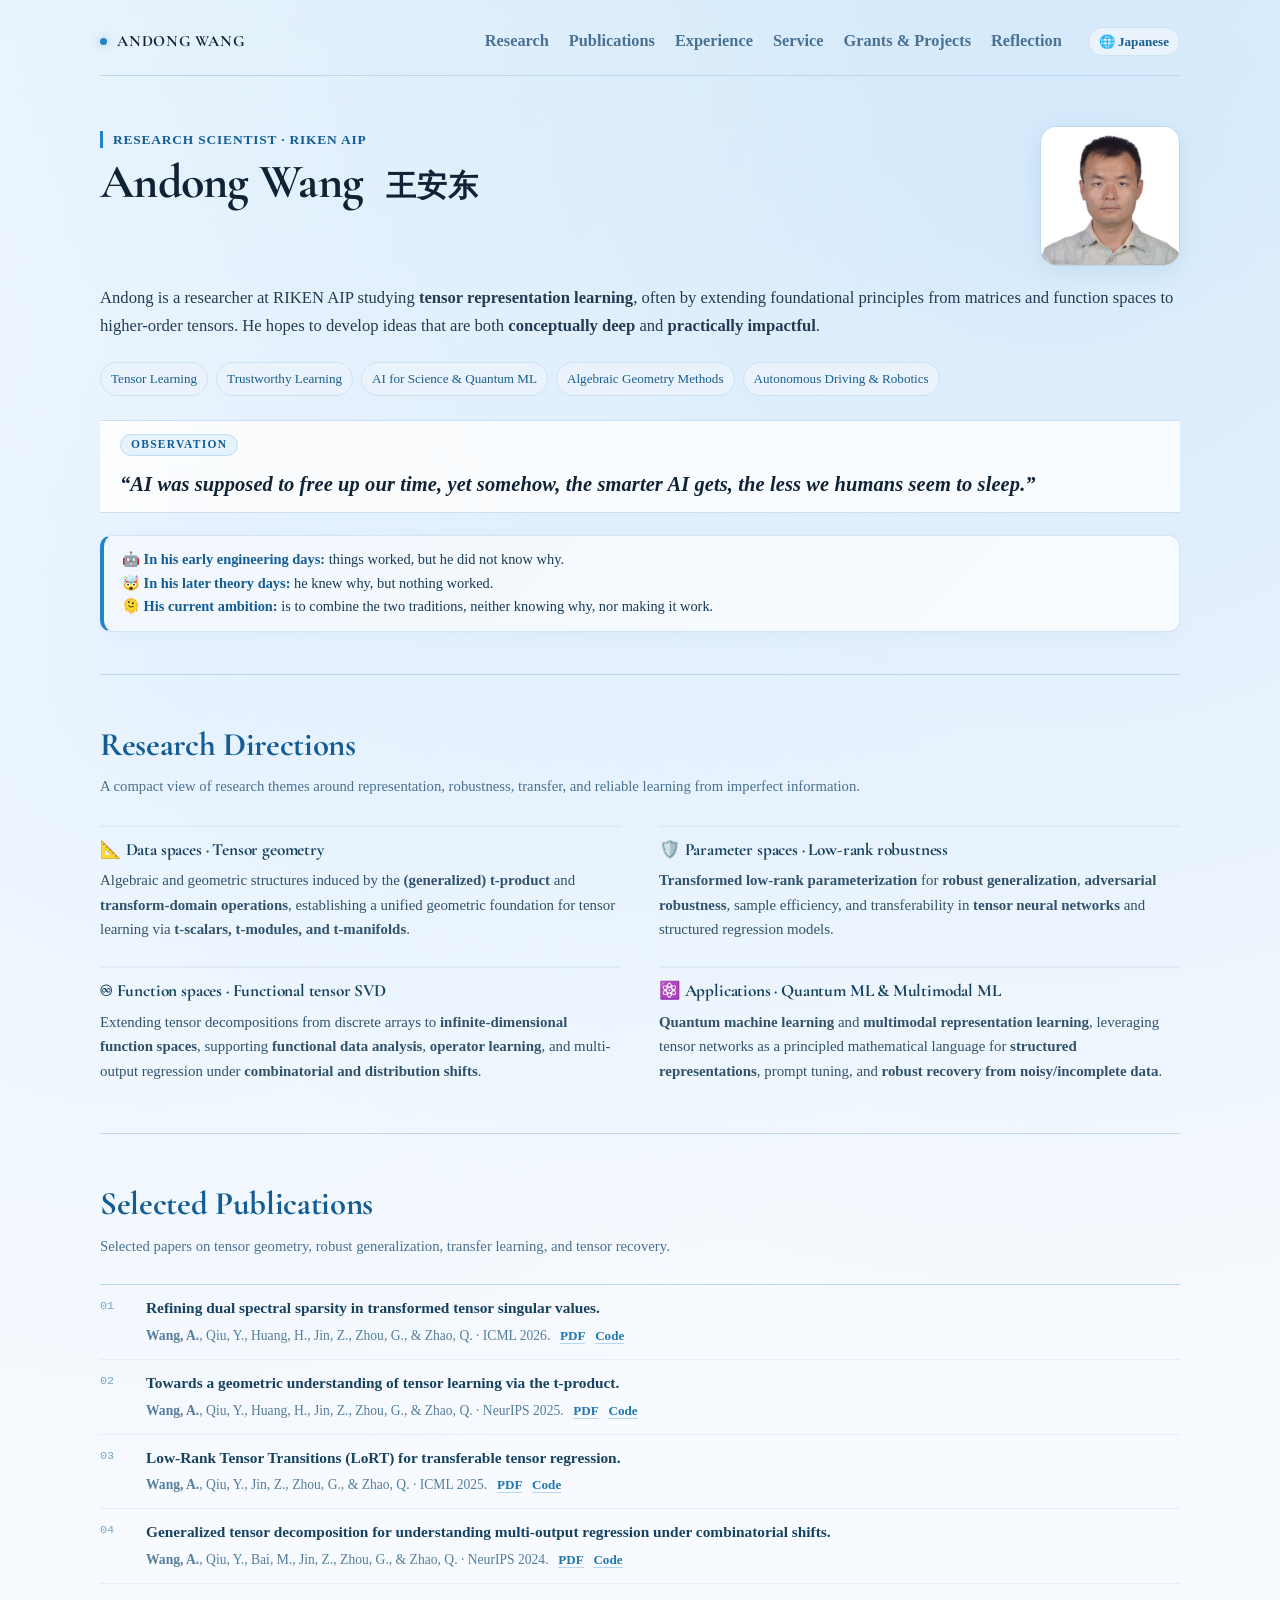
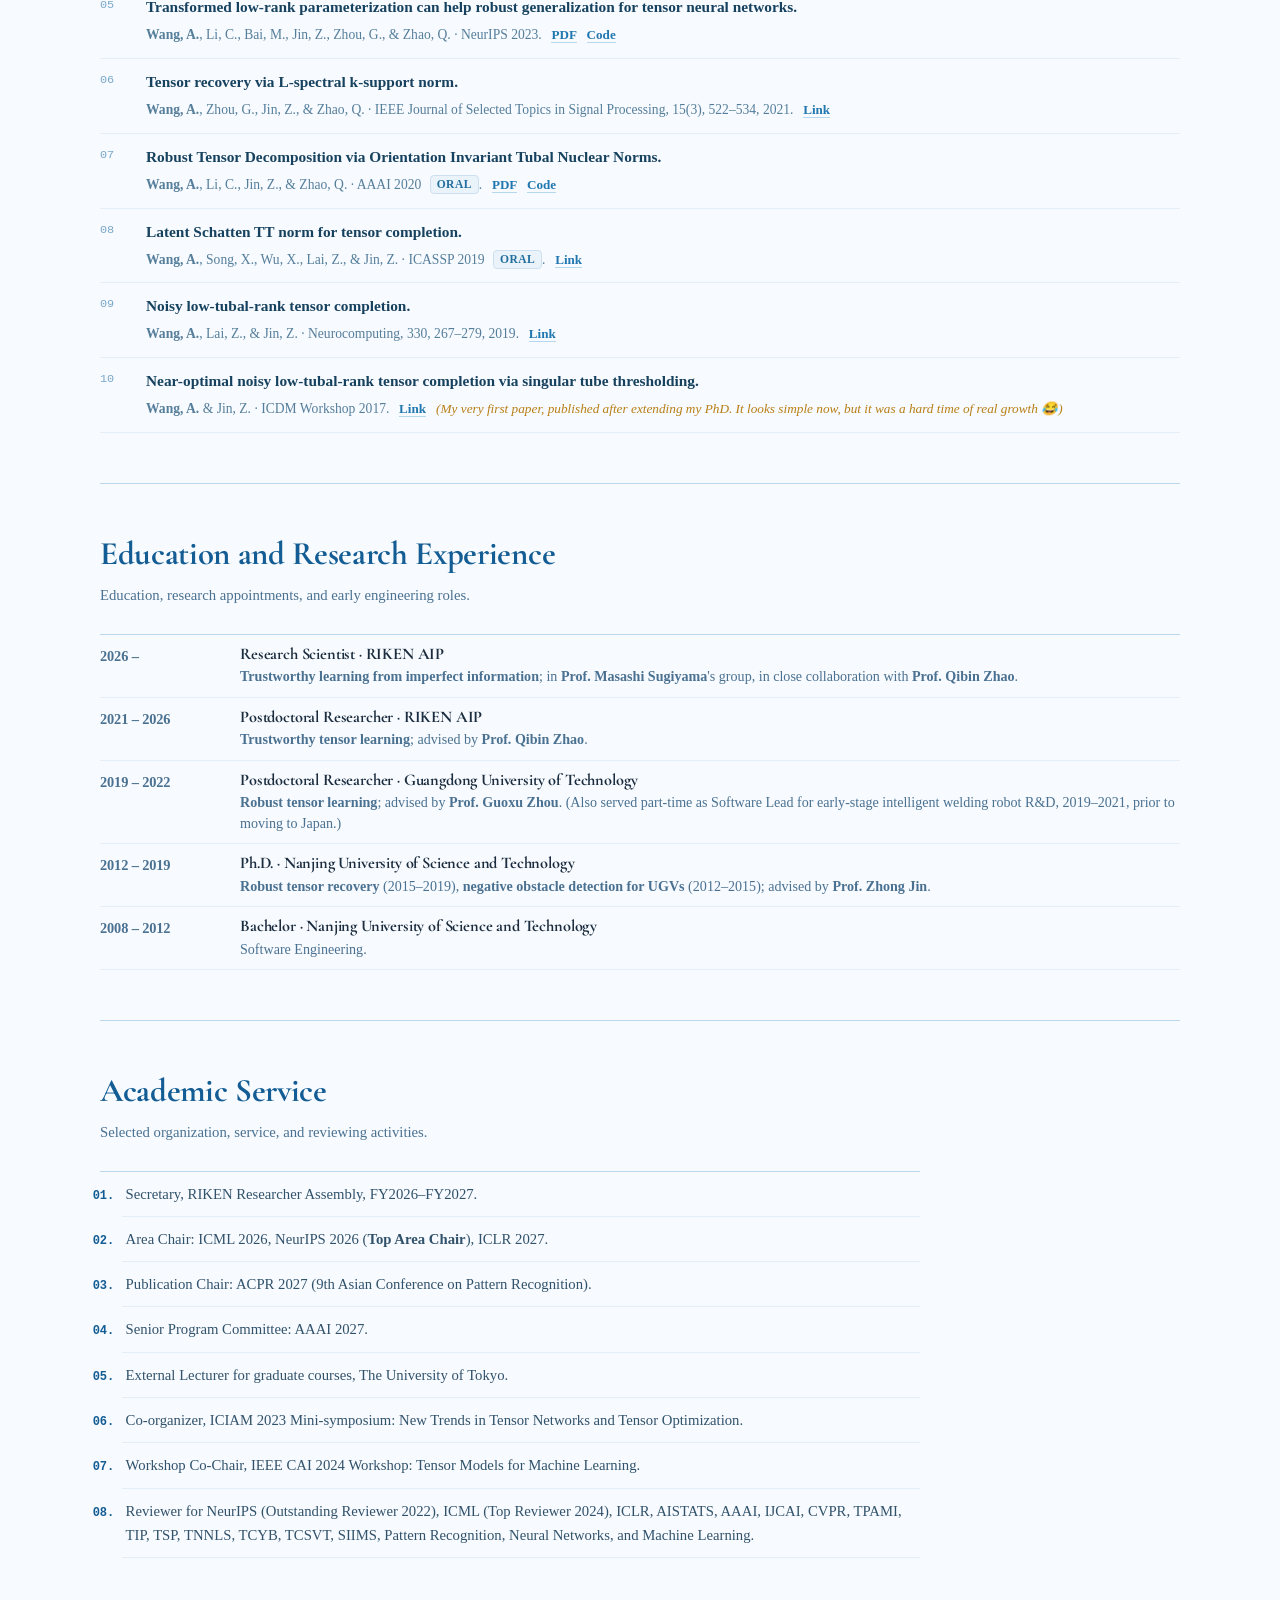
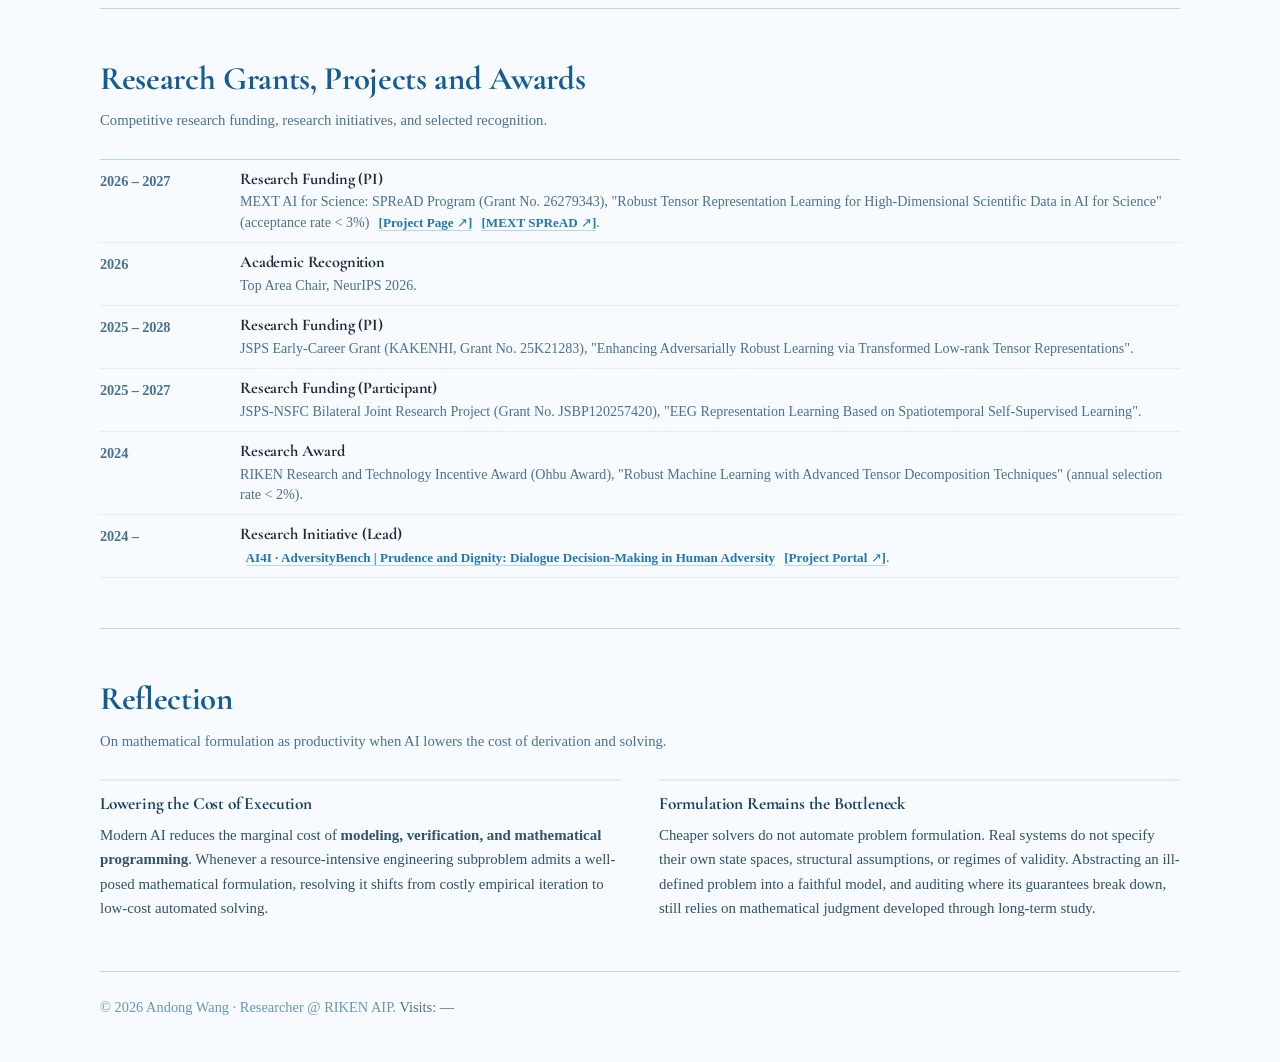
==== commit c6771ef7: "Add Observation callout, Reflection section, and 2026 academic updates (EN & JA)" ====
--- a/index.html
+++ b/index.html
@@ -5,7 +5,7 @@
   <meta charset="UTF-8" />
   <meta name="viewport" content="width=device-width, initial-scale=1.0" />
   <meta name="description"
-    content="Andong Wang, Research Scientist at RIKEN AIP. Tensor learning, algebraic geometry methods, trustworthy learning from imperfect information, robust transfer, and quantum machine learning." />
+    content="Andong Wang, Research Scientist at RIKEN AIP. Tensor learning, algebraic geometry methods, trustworthy learning from imperfect information, robust transfer, and AI for Science." />
   <title>Andong Wang | Researcher, RIKEN AIP</title>
   <link rel="preconnect" href="https://fonts.googleapis.com">
   <link rel="preconnect" href="https://fonts.gstatic.com" crossorigin>
@@ -111,7 +111,7 @@
     nav {
       display: flex;
       align-items: center;
-      gap: 22px;
+      gap: 20px;
       flex-wrap: wrap;
       justify-content: flex-end;
     }
@@ -264,12 +264,43 @@
       line-height: 1.7;
     }
 
-    .quiet-note {
-      max-width: 720px;
-      margin-top: 14px;
-      color: #4a7191;
-      font-size: 0.96rem;
-      line-height: 1.58;
+    .hero-observation {
+      position: relative;
+      margin-top: 6px;
+      padding: 13px 20px;
+      background: rgba(255, 255, 255, 0.82);
+      border-top: 1px solid #cbe0f3;
+      border-bottom: 1px solid #cbe0f3;
+      display: flex;
+      align-items: center;
+      gap: 14px;
+      flex-wrap: wrap;
+    }
+
+    .obs-badge {
+      font-family: var(--times);
+      font-size: 0.72rem;
+      font-weight: 700;
+      letter-spacing: 0.11em;
+      text-transform: uppercase;
+      color: var(--blue-deep);
+      background: #e6f2fc;
+      border: 1px solid #c3ddf3;
+      border-radius: 999px;
+      padding: 2px 10px;
+      line-height: 1.35;
+      flex-shrink: 0;
+    }
+
+    .obs-text {
+      margin: 0;
+      font-family: var(--serif);
+      font-style: italic;
+      font-weight: 600;
+      font-size: clamp(1.12rem, 1.7vw, 1.28rem);
+      line-height: 1.42;
+      color: var(--ink);
+      letter-spacing: 0.005em;
     }
 
     .hero-joke-wrapper {
@@ -296,63 +327,12 @@
       color: var(--blue-deep);
     }
 
-    .profile-note {
-      margin-top: 18px;
-      font-size: 0.82rem;
-      line-height: 1.48;
-      font-weight: 650;
-      padding: 9px 0 9px 12px;
-    }
-
-    .profile-note-cn {
-      margin-top: 10px;
-      font-size: 0.78rem;
-      line-height: 1.55;
-      color: #4a7191;
-    }
-
-    .hero-actions {
-      display: flex;
-      align-items: center;
-      flex-wrap: wrap;
-      gap: 22px;
-      margin-top: 30px;
-    }
-
-    .text-link {
-      display: inline-flex;
-      align-items: center;
-      gap: 6px;
-      color: #176da8;
-      font-weight: 650;
-      border-bottom: 1px solid rgba(41, 140, 209, 0.45);
-      line-height: 1.4;
-      transition: all 0.18s ease;
-    }
-
-    .text-link:hover {
-      color: var(--blue-deep);
-      border-color: var(--blue-deep);
-    }
-
-    .email-link {
-      color: #406f8e;
-      border-bottom: 1px solid rgba(41, 140, 209, 0.28);
-      font-size: 0.94rem;
-      transition: color 0.18s ease;
-    }
-
-    .email-link:hover {
-      color: var(--blue-deep);
-      border-color: var(--blue-deep);
-    }
-
     .tag-row {
       display: flex;
       flex-wrap: wrap;
       gap: 7px 8px;
-      margin-top: 28px;
-      max-width: 760px;
+      margin-top: 22px;
+      max-width: 100%;
     }
 
     .tag {
@@ -371,11 +351,14 @@
       border-color: #bad8ee;
     }
 
-
     section {
       scroll-margin-top: 60px;
       padding: 50px 0;
       border-bottom: 1px solid var(--line);
+    }
+
+    section.last-section {
+      border-bottom: none;
     }
 
     .section-heading {
@@ -398,19 +381,6 @@
       max-width: 1100px;
       color: #4a7191;
       font-size: 0.92rem;
-    }
-
-    .sub-heading {
-      margin-top: 38px;
-      margin-bottom: 14px;
-    }
-
-    .sub-heading h3 {
-      color: var(--blue-deep);
-      font-size: 1.25rem;
-      font-family: var(--serif);
-      font-weight: 700;
-      letter-spacing: -0.01em;
     }
 
     .two-column-text {
@@ -476,21 +446,6 @@
       color: #4a7191;
       font-size: 0.88rem;
       line-height: 1.45;
-    }
-
-    .timeline .compact-note {
-      color: var(--muted-light);
-    }
-
-    .note-panel {
-      margin-top: 22px;
-      padding: 14px 16px;
-      border: 1px solid #d4e7f6;
-      border-left: 3px solid var(--blue-accent);
-      background: #f2f8fd;
-      color: #325875;
-      border-radius: var(--radius-md);
-      font-size: 0.9rem;
     }
 
     .pub-list {
@@ -572,10 +527,6 @@
       font-style: italic;
       font-weight: 500;
       color: #b87e14;
-      background: transparent;
-      border: none;
-      box-shadow: none;
-      vertical-align: 0;
     }
 
     .service-list {
@@ -602,28 +553,6 @@
       font-family: ui-monospace, SFMono-Regular, Menlo, Consolas, monospace;
       font-size: 0.82em;
       font-weight: 600;
-    }
-
-    .contact-band {
-      padding-bottom: 72px;
-      border-bottom: none;
-    }
-
-    .contact-inner {
-      padding: 30px 0 0;
-      border-top: 1px solid var(--line);
-    }
-
-    .contact-inner h2 {
-      color: var(--blue-deep);
-      font-size: clamp(1.8rem, 3.4vw, 2.7rem);
-      margin-bottom: 14px;
-    }
-
-    .contact-inner p {
-      max-width: 720px;
-      color: var(--muted);
-      margin-bottom: 22px;
     }
 
     footer {
@@ -737,7 +666,8 @@
       <a href="#publications">Publications</a>
       <a href="#experience">Experience</a>
       <a href="#service">Service</a>
-      <a href="#funding">Grants & Projects</a>
+      <a href="#funding">Grants &amp; Projects</a>
+      <a href="#reflection">Reflection</a>
       <a href="index_ja.html" class="tag"
         style="margin-left: 6px; font-weight: 600; padding: 3px 10px; text-decoration: none;"
         title="Switch to Japanese version">🌐 Japanese</a>
@@ -769,17 +699,24 @@
         <div class="tag-row" aria-label="Research keywords">
           <span class="tag">Tensor Learning</span>
           <span class="tag">Trustworthy Learning</span>
-          <span class="tag">AI for Science & Quantum ML</span>
+          <span class="tag">AI for Science &amp; Quantum ML</span>
           <span class="tag">Algebraic Geometry Methods</span>
-          <span class="tag">Autonomous Driving & Robotics</span>
+          <span class="tag">Autonomous Driving &amp; Robotics</span>
         </div>
+      </div>
+
+      <div class="hero-observation" aria-label="Observation">
+        <span class="obs-badge">Observation</span>
+        <p class="obs-text">
+          “AI was supposed to free up our time, yet somehow, the smarter AI gets, the less we humans seem to sleep.”
+        </p>
       </div>
 
       <div class="hero-joke-wrapper">
         <p class="self-joke">
           🤖 <strong>In his early engineering days:</strong> things worked, but he did not know why.<br />
           🤯 <strong>In his later theory days:</strong> he knew why, but nothing worked.<br />
-          🫠 <strong>His current ambition:</strong> is to combine the two traditions—neither knowing why, nor making it
+          🫠 <strong>His current ambition:</strong> is to combine the two traditions, neither knowing why, nor making it
           work.
         </p>
       </div>
@@ -817,7 +754,7 @@
           </p>
         </article>
         <article class="text-block">
-          <h3>⚛️ Applications · Quantum ML & Multimodal ML</h3>
+          <h3>⚛️ Applications · Quantum ML &amp; Multimodal ML</h3>
           <p>
             <strong>Quantum machine learning</strong> and <strong>multimodal representation learning</strong>,
             leveraging tensor networks as a principled mathematical language for <strong>structured
@@ -827,8 +764,6 @@
       </div>
     </section>
 
-
-
     <section id="publications" aria-label="Selected publications">
       <div class="section-heading">
         <h2>Selected Publications</h2>
@@ -837,7 +772,7 @@
       <ol class="pub-list">
         <li>
           <div><span class="pub-title">Refining dual spectral sparsity in transformed tensor singular values.<br></span>
-            <span class="pub-meta"><strong>Wang, A.</strong>, Qiu, Y., Huang, H., Jin, Z., Zhou, G., & Zhao, Q. · ICML
+            <span class="pub-meta"><strong>Wang, A.</strong>, Qiu, Y., Huang, H., Jin, Z., Zhou, G., &amp; Zhao, Q. · ICML
               2026.</span> <a class="pub-link" href="https://openreview.net/pdf?id=1ZIjW3LFcH" target="_blank"
               rel="noopener">PDF</a> <a class="pub-link" href="https://github.com/pingzaiwang/LpSq-QuasiNorm"
               target="_blank" rel="noopener">Code</a></div>
@@ -845,14 +780,14 @@
         <li>
           <div><span class="pub-title">Towards a geometric understanding of tensor learning via the
               t-product.<br></span> <span class="pub-meta"><strong>Wang, A.</strong>, Qiu, Y., Huang, H., Jin, Z., Zhou,
-              G., & Zhao, Q. · NeurIPS 2025.</span> <a class="pub-link"
+              G., &amp; Zhao, Q. · NeurIPS 2025.</span> <a class="pub-link"
               href="https://proceedings.neurips.cc/paper_files/paper/2025/file/cef8f771a55c5ff0c9a421813c7f598b-Paper-Conference.pdf"
               target="_blank" rel="noopener">PDF</a> <a class="pub-link"
               href="https://github.com/pingzaiwang/BTR4tGeometry" target="_blank" rel="noopener">Code</a></div>
         </li>
         <li>
           <div><span class="pub-title">Low-Rank Tensor Transitions (LoRT) for transferable tensor regression.<br></span>
-            <span class="pub-meta"><strong>Wang, A.</strong>, Qiu, Y., Jin, Z., Zhou, G., & Zhao, Q. · ICML 2025.</span>
+            <span class="pub-meta"><strong>Wang, A.</strong>, Qiu, Y., Jin, Z., Zhou, G., &amp; Zhao, Q. · ICML 2025.</span>
             <a class="pub-link"
               href="https://raw.githubusercontent.com/mlresearch/v267/main/assets/wang25cj/wang25cj.pdf" target="_blank"
               rel="noopener">PDF</a> <a class="pub-link" href="https://github.com/pingzaiwang/LoRT" target="_blank"
@@ -861,7 +796,7 @@
         <li>
           <div><span class="pub-title">Generalized tensor decomposition for understanding multi-output regression under
               combinatorial shifts.<br></span> <span class="pub-meta"><strong>Wang, A.</strong>, Qiu, Y., Bai, M., Jin,
-              Z., Zhou, G., & Zhao, Q. · NeurIPS 2024.</span> <a class="pub-link"
+              Z., Zhou, G., &amp; Zhao, Q. · NeurIPS 2024.</span> <a class="pub-link"
               href="https://papers.neurips.cc/paper_files/paper/2024/file/54ece32fe923c26b3de15d0da182e008-Paper-Conference.pdf"
               target="_blank" rel="noopener">PDF</a> <a class="pub-link"
               href="https://github.com/pingzaiwang/FtSVD4MORCDS" target="_blank" rel="noopener">Code</a></div>
@@ -869,20 +804,20 @@
         <li>
           <div><span class="pub-title">Transformed low-rank parameterization can help robust generalization for tensor
               neural networks.<br></span> <span class="pub-meta"><strong>Wang, A.</strong>, Li, C., Bai, M., Jin, Z.,
-              Zhou, G., & Zhao, Q. · NeurIPS 2023.</span> <a class="pub-link"
+              Zhou, G., &amp; Zhao, Q. · NeurIPS 2023.</span> <a class="pub-link"
               href="https://proceedings.neurips.cc/paper_files/paper/2023/file/092c2d45005ea2db40fc24c470663416-Paper-Conference.pdf"
               target="_blank" rel="noopener">PDF</a> <a class="pub-link"
               href="https://github.com/pingzaiwang/Analysis4TNN" target="_blank" rel="noopener">Code</a></div>
         </li>
         <li>
           <div><span class="pub-title">Tensor recovery via L-spectral k-support norm.<br></span> <span
-              class="pub-meta"><strong>Wang, A.</strong>, Zhou, G., Jin, Z., & Zhao, Q. · IEEE Journal of Selected
+              class="pub-meta"><strong>Wang, A.</strong>, Zhou, G., Jin, Z., &amp; Zhao, Q. · IEEE Journal of Selected
               Topics in Signal Processing, 15(3), 522–534, 2021.</span> <a class="pub-link"
               href="https://doi.org/10.1109/JSTSP.2021.3058763" target="_blank" rel="noopener">Link</a></div>
         </li>
         <li>
           <div><span class="pub-title">Robust Tensor Decomposition via Orientation Invariant Tubal Nuclear
-              Norms.<br></span> <span class="pub-meta"><strong>Wang, A.</strong>, Li, C., Jin, Z., & Zhao, Q. · AAAI
+              Norms.<br></span> <span class="pub-meta"><strong>Wang, A.</strong>, Li, C., Jin, Z., &amp; Zhao, Q. · AAAI
               2020 <span class="badge-oral">Oral</span>.</span> <a class="pub-link"
               href="https://ojs.aaai.org/index.php/AAAI/article/view/6074/5930" target="_blank" rel="noopener">PDF</a>
             <a class="pub-link" href="https://github.com/pingzaiwang/OITNN" target="_blank" rel="noopener">Code</a>
@@ -890,21 +825,21 @@
         </li>
         <li>
           <div><span class="pub-title">Latent Schatten TT norm for tensor completion.<br></span> <span
-              class="pub-meta"><strong>Wang, A.</strong>, Song, X., Wu, X., Lai, Z., & Jin, Z. · ICASSP 2019 <span
+              class="pub-meta"><strong>Wang, A.</strong>, Song, X., Wu, X., Lai, Z., &amp; Jin, Z. · ICASSP 2019 <span
                 class="badge-oral">Oral</span>.</span> <a class="pub-link"
               href="https://ieeexplore.ieee.org/search/searchresult.jsp?queryText=Latent%20Schatten%20TT%20norm%20for%20tensor%20completion"
               target="_blank" rel="noopener">Link</a></div>
         </li>
         <li>
           <div><span class="pub-title">Noisy low-tubal-rank tensor completion.<br></span> <span
-              class="pub-meta"><strong>Wang, A.</strong>, Lai, Z., & Jin, Z. · Neurocomputing, 330, 267–279,
+              class="pub-meta"><strong>Wang, A.</strong>, Lai, Z., &amp; Jin, Z. · Neurocomputing, 330, 267–279,
               2019.</span> <a class="pub-link"
               href="https://www.sciencedirect.com/science/article/pii/S0925231218313407" target="_blank"
               rel="noopener">Link</a></div>
         </li>
         <li>
           <div><span class="pub-title">Near-optimal noisy low-tubal-rank tensor completion via singular tube
-              thresholding.<br></span> <span class="pub-meta"><strong>Wang, A.</strong> & Jin, Z. · ICDM Workshop
+              thresholding.<br></span> <span class="pub-meta"><strong>Wang, A.</strong> &amp; Jin, Z. · ICDM Workshop
               2017.</span> <a class="pub-link" href="https://ieeexplore.ieee.org/document/8215710" target="_blank"
               rel="noopener">Link</a> <span class="first-paper-note">(My very first paper, published after extending my
               PhD. It looks simple now, but it was a hard time of real growth 😂)</span></div>
@@ -915,7 +850,7 @@
     <section id="experience" aria-label="Experience">
       <div class="section-heading">
         <h2>Education and Research Experience</h2>
-        <p>Education and research appointments.</p>
+        <p>Education, research appointments, and early engineering roles.</p>
       </div>
       <ul class="timeline">
         <li>
@@ -942,7 +877,7 @@
             <h3>Postdoctoral Researcher · Guangdong University of Technology</h3>
             <p><strong>Robust tensor learning</strong>; advised by <strong><a
                   href="https://teacher.gdut.edu.cn/gxzhou/zh_CN/index.htm" target="_blank" rel="noopener">Prof. Guoxu
-                  Zhou</a></strong>.</p>
+                  Zhou</a></strong>. (Also served part-time as Software Lead for early-stage intelligent welding robot R&amp;D, 2019–2021, prior to moving to Japan.)</p>
           </div>
         </li>
         <li>
@@ -972,11 +907,13 @@
       </div>
       <ol class="service-list">
         <li>Secretary, RIKEN Researcher Assembly, FY2026–FY2027.</li>
-        <li>Area Chair: ICML 2026, NeurIPS 2026, ICLR 2027.</li>
+        <li>Area Chair: ICML 2026, NeurIPS 2026 (<strong>Top Area Chair</strong>), ICLR 2027.</li>
+        <li>Publication Chair: ACPR 2027 (9th Asian Conference on Pattern Recognition).</li>
         <li>Senior Program Committee: AAAI 2027.</li>
+        <li>External Lecturer for graduate courses, The University of Tokyo.</li>
         <li>Co-organizer, ICIAM 2023 Mini-symposium: New Trends in Tensor Networks and Tensor Optimization.</li>
         <li>Workshop Co-Chair, IEEE CAI 2024 Workshop: Tensor Models for Machine Learning.</li>
-        <li>Reviewer for NeurIPS, ICML, ICLR, AISTATS, AAAI, IJCAI, CVPR, TPAMI, TIP, TSP, TNNLS, TCYB, TCSVT, SIIMS,
+        <li>Reviewer for NeurIPS (Outstanding Reviewer 2022), ICML (Top Reviewer 2024), ICLR, AISTATS, AAAI, IJCAI, CVPR, TPAMI, TIP, TSP, TNNLS, TCYB, TCSVT, SIIMS,
           Pattern Recognition, Neural Networks, and Machine Learning.</li>
       </ol>
     </section>
@@ -992,9 +929,16 @@
           <div>
             <h3>Research Funding (PI)</h3>
             <p>MEXT AI for Science: SPReAD Program (Grant No. 26279343), "Robust Tensor Representation Learning for
-              High-Dimensional Scientific Data in AI for Science" <a class="pub-link" href="spread.html" target="_blank"
+              High-Dimensional Scientific Data in AI for Science" (acceptance rate &lt; 3%) <a class="pub-link" href="spread.html" target="_blank"
                 rel="noopener">[Project Page ↗]</a> <a class="pub-link" href="https://www.mext.go.jp/aifors_spread/"
                 target="_blank" rel="noopener">[MEXT SPReAD ↗]</a>.</p>
+          </div>
+        </li>
+        <li>
+          <span class="time">2026</span>
+          <div>
+            <h3>Academic Recognition</h3>
+            <p>Top Area Chair, NeurIPS 2026.</p>
           </div>
         </li>
         <li>
@@ -1014,11 +958,11 @@
           </div>
         </li>
         <li>
-          <span class="time">2025/03</span>
+          <span class="time">2024</span>
           <div>
             <h3>Research Award</h3>
             <p>RIKEN Research and Technology Incentive Award (Ohbu Award), "Robust Machine Learning with Advanced Tensor
-              Decomposition Techniques".</p>
+              Decomposition Techniques" (annual selection rate &lt; 2%).</p>
           </div>
         </li>
         <li>
@@ -1032,6 +976,32 @@
           </div>
         </li>
       </ul>
+    </section>
+
+    <section id="reflection" class="last-section" aria-label="Reflection">
+      <div class="section-heading">
+        <h2>Reflection</h2>
+        <p>On mathematical formulation as productivity when AI lowers the cost of derivation and solving.</p>
+      </div>
+      <div class="two-column-text">
+        <article class="text-block">
+          <h3>Lowering the Cost of Execution</h3>
+          <p>
+            Modern AI reduces the marginal cost of <strong>modeling, verification, and mathematical
+              programming</strong>. Whenever a resource-intensive engineering subproblem admits a well-posed
+            mathematical formulation, resolving it shifts from costly empirical iteration to low-cost automated solving.
+          </p>
+        </article>
+        <article class="text-block">
+          <h3>Formulation Remains the Bottleneck</h3>
+          <p>
+            Cheaper solvers do not automate problem formulation. Real systems do not specify their own state spaces,
+            structural assumptions, or regimes of validity. Abstracting an ill-defined problem into a faithful model,
+            and auditing where its guarantees break down, still relies on mathematical judgment developed through
+            long-term study.
+          </p>
+        </article>
+      </div>
     </section>
   </main>
 
@@ -1067,4 +1037,4 @@
 
 </body>
 
-</html>+</html>
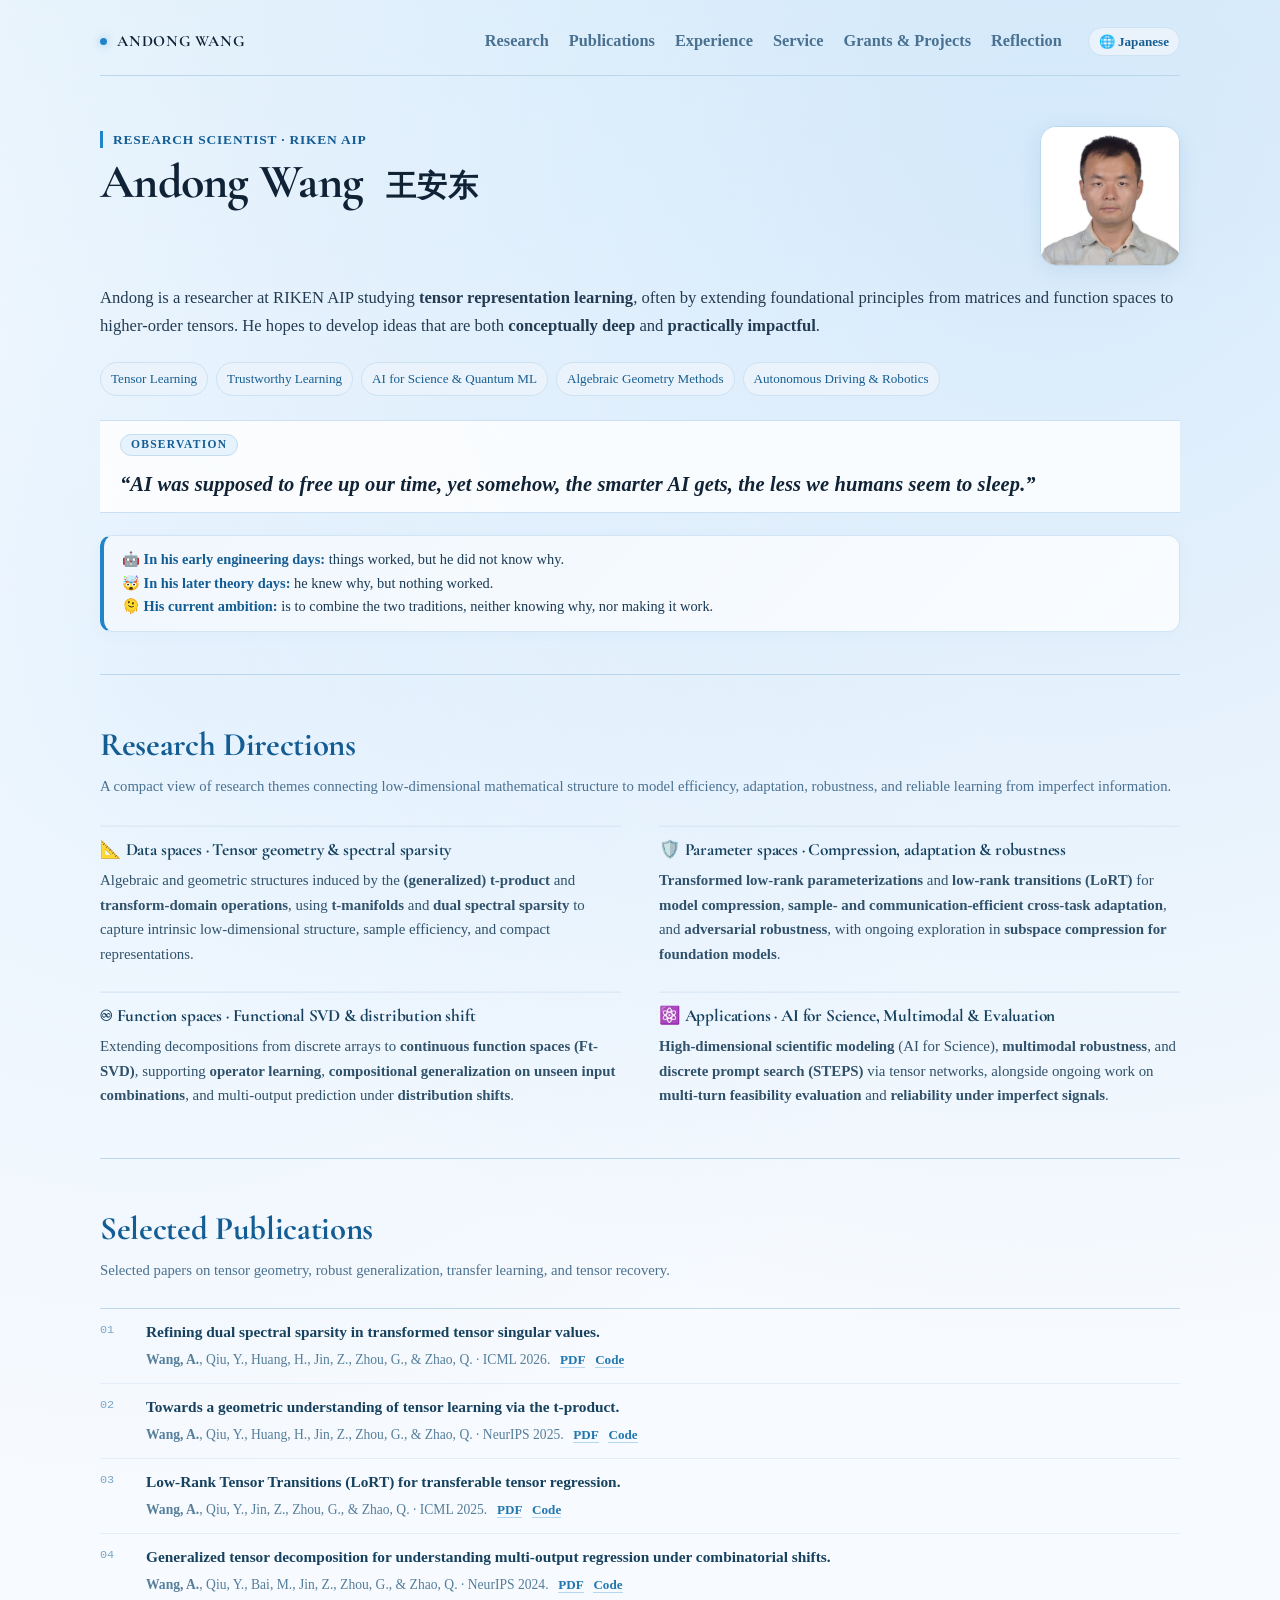
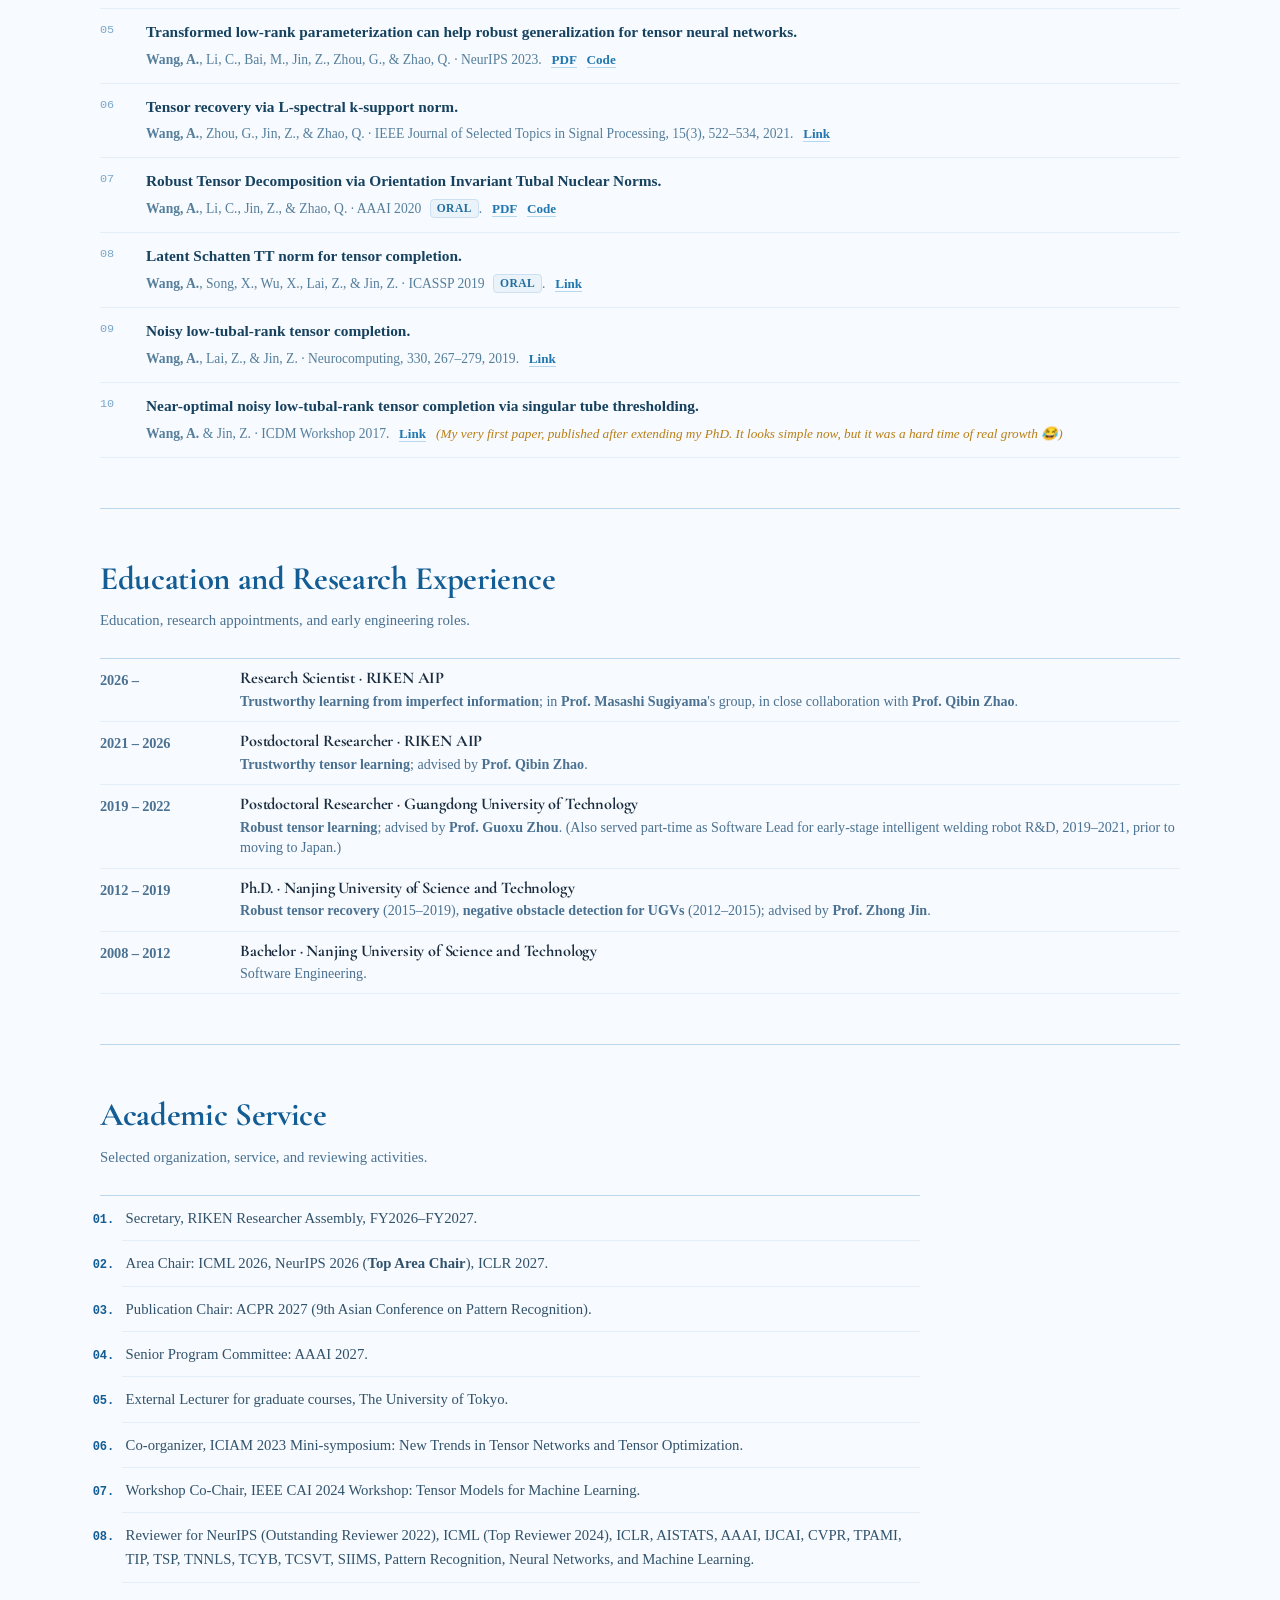
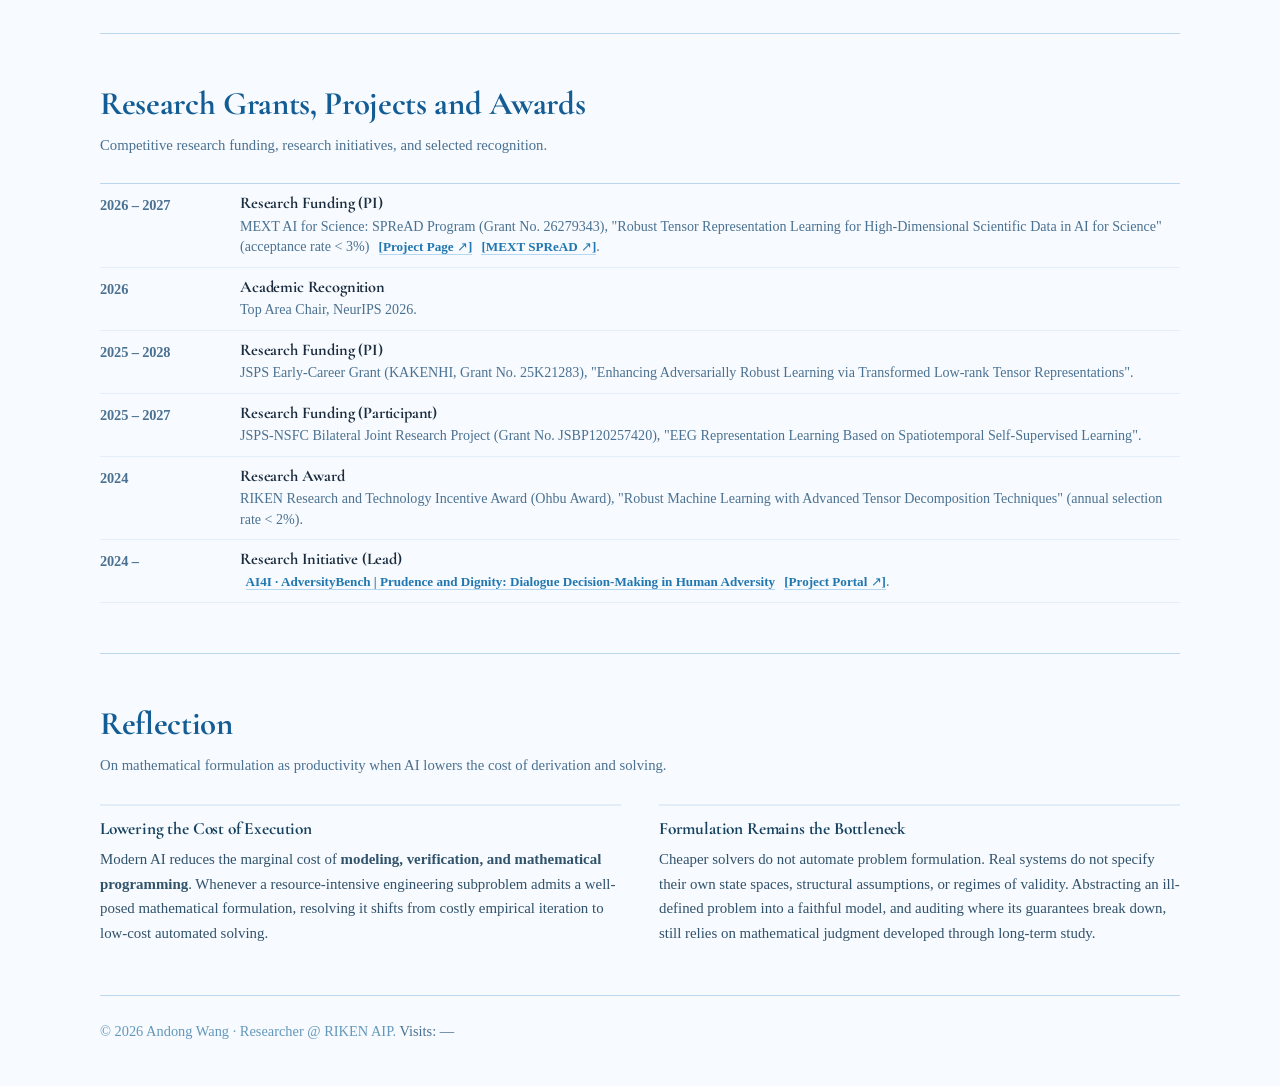
==== commit 4267a204: "Refine Research Directions with applied efficiency, adaptation, and AI4S links (EN & JA)" ====
--- a/index.html
+++ b/index.html
@@ -725,40 +725,43 @@
     <section id="research" aria-label="Research overview">
       <div class="section-heading">
         <h2>Research Directions</h2>
-        <p>A compact view of research themes around representation, robustness, transfer, and reliable learning from
-          imperfect information.</p>
+        <p>A compact view of research themes connecting low-dimensional mathematical structure to model efficiency,
+          adaptation, robustness, and reliable learning from imperfect information.</p>
       </div>
       <div class="two-column-text">
         <article class="text-block">
-          <h3>📐 Data spaces · Tensor geometry</h3>
+          <h3>📐 Data spaces · Tensor geometry &amp; spectral sparsity</h3>
           <p>
             Algebraic and geometric structures induced by the <strong>(generalized) t-product</strong> and
-            <strong>transform-domain operations</strong>, establishing a unified geometric foundation for tensor
-            learning via <strong>t-scalars, t-modules, and t-manifolds</strong>.
+            <strong>transform-domain operations</strong>, using <strong>t-manifolds</strong> and <strong>dual spectral
+              sparsity</strong> to capture intrinsic low-dimensional structure, sample efficiency, and compact
+            representations.
           </p>
         </article>
         <article class="text-block">
-          <h3>🛡️ Parameter spaces · Low-rank robustness</h3>
+          <h3>🛡️ Parameter spaces · Compression, adaptation &amp; robustness</h3>
           <p>
-            <strong>Transformed low-rank parameterization</strong> for <strong>robust generalization</strong>,
-            <strong>adversarial robustness</strong>, sample efficiency, and transferability in <strong>tensor neural
-              networks</strong> and structured regression models.
+            <strong>Transformed low-rank parameterizations</strong> and <strong>low-rank transitions (LoRT)</strong> for
+            <strong>model compression</strong>, <strong>sample- and communication-efficient cross-task
+              adaptation</strong>, and <strong>adversarial robustness</strong>, with ongoing exploration in
+            <strong>subspace compression for foundation models</strong>.
           </p>
         </article>
         <article class="text-block">
-          <h3>♾️ Function spaces · Functional tensor SVD</h3>
+          <h3>♾️ Function spaces · Functional SVD &amp; distribution shift</h3>
           <p>
-            Extending tensor decompositions from discrete arrays to <strong>infinite-dimensional function
-              spaces</strong>, supporting <strong>functional data analysis</strong>, <strong>operator learning</strong>,
-            and multi-output regression under <strong>combinatorial and distribution shifts</strong>.
+            Extending decompositions from discrete arrays to <strong>continuous function spaces (Ft-SVD)</strong>,
+            supporting <strong>operator learning</strong>, <strong>compositional generalization on unseen input
+              combinations</strong>, and multi-output prediction under <strong>distribution shifts</strong>.
           </p>
         </article>
         <article class="text-block">
-          <h3>⚛️ Applications · Quantum ML &amp; Multimodal ML</h3>
+          <h3>⚛️ Applications · AI for Science, Multimodal &amp; Evaluation</h3>
           <p>
-            <strong>Quantum machine learning</strong> and <strong>multimodal representation learning</strong>,
-            leveraging tensor networks as a principled mathematical language for <strong>structured
-              representations</strong>, prompt tuning, and <strong>robust recovery from noisy/incomplete data</strong>.
+            <strong>High-dimensional scientific modeling</strong> (AI for Science), <strong>multimodal
+              robustness</strong>, and <strong>discrete prompt search (STEPS)</strong> via tensor networks, alongside
+            ongoing work on <strong>multi-turn feasibility evaluation</strong> and <strong>reliability under imperfect
+              signals</strong>.
           </p>
         </article>
       </div>
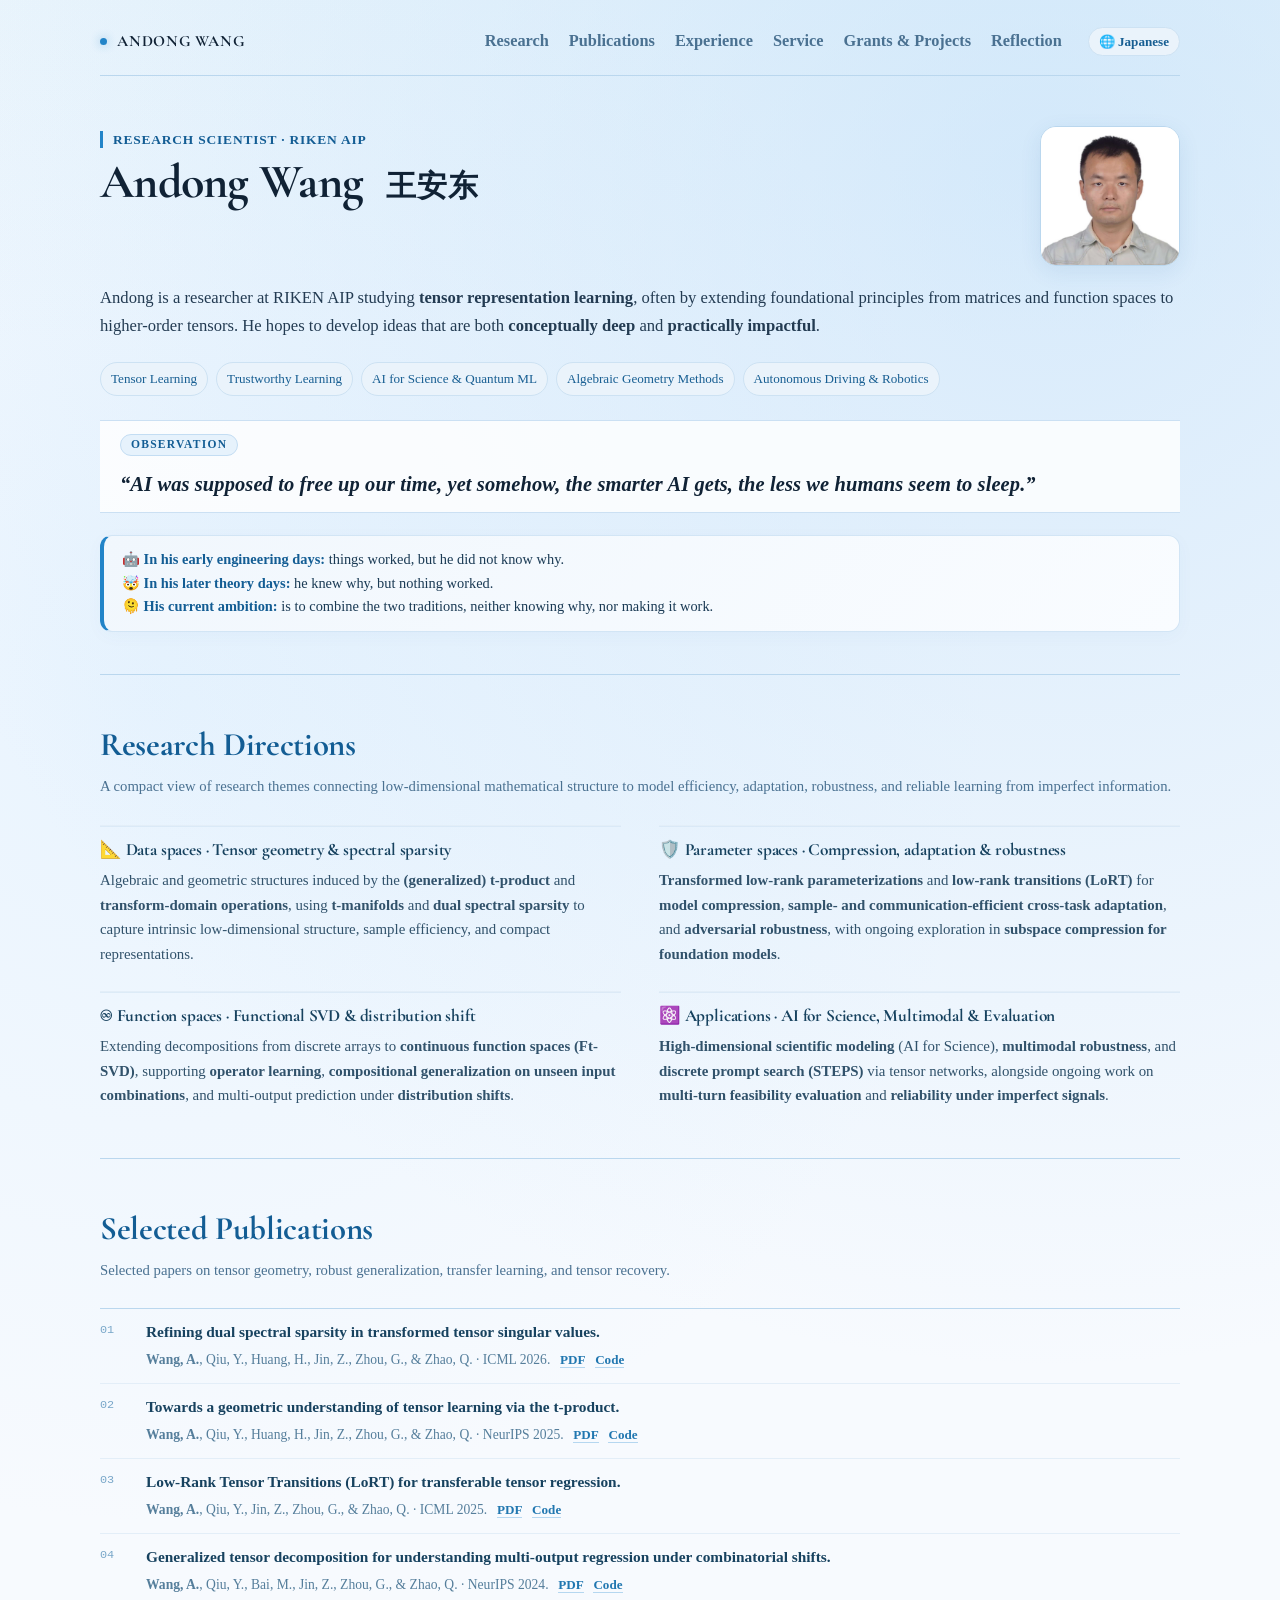
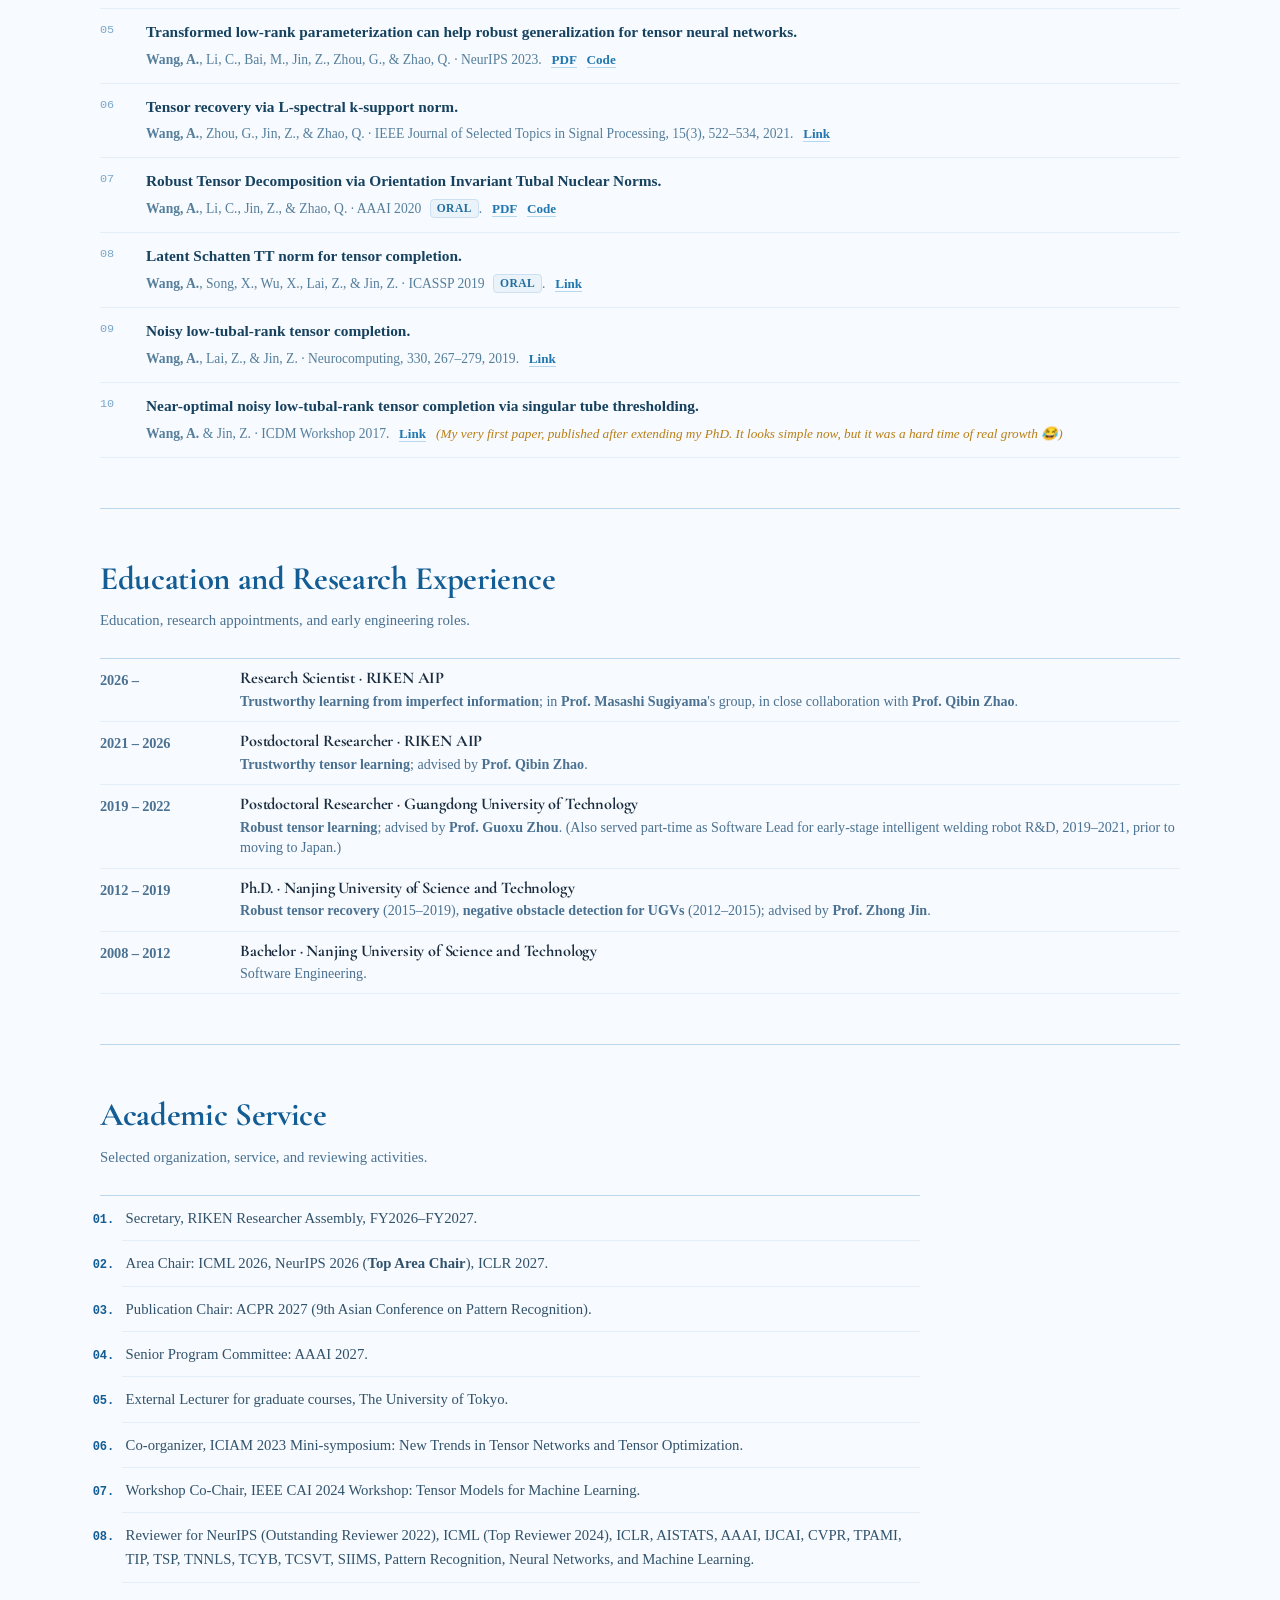
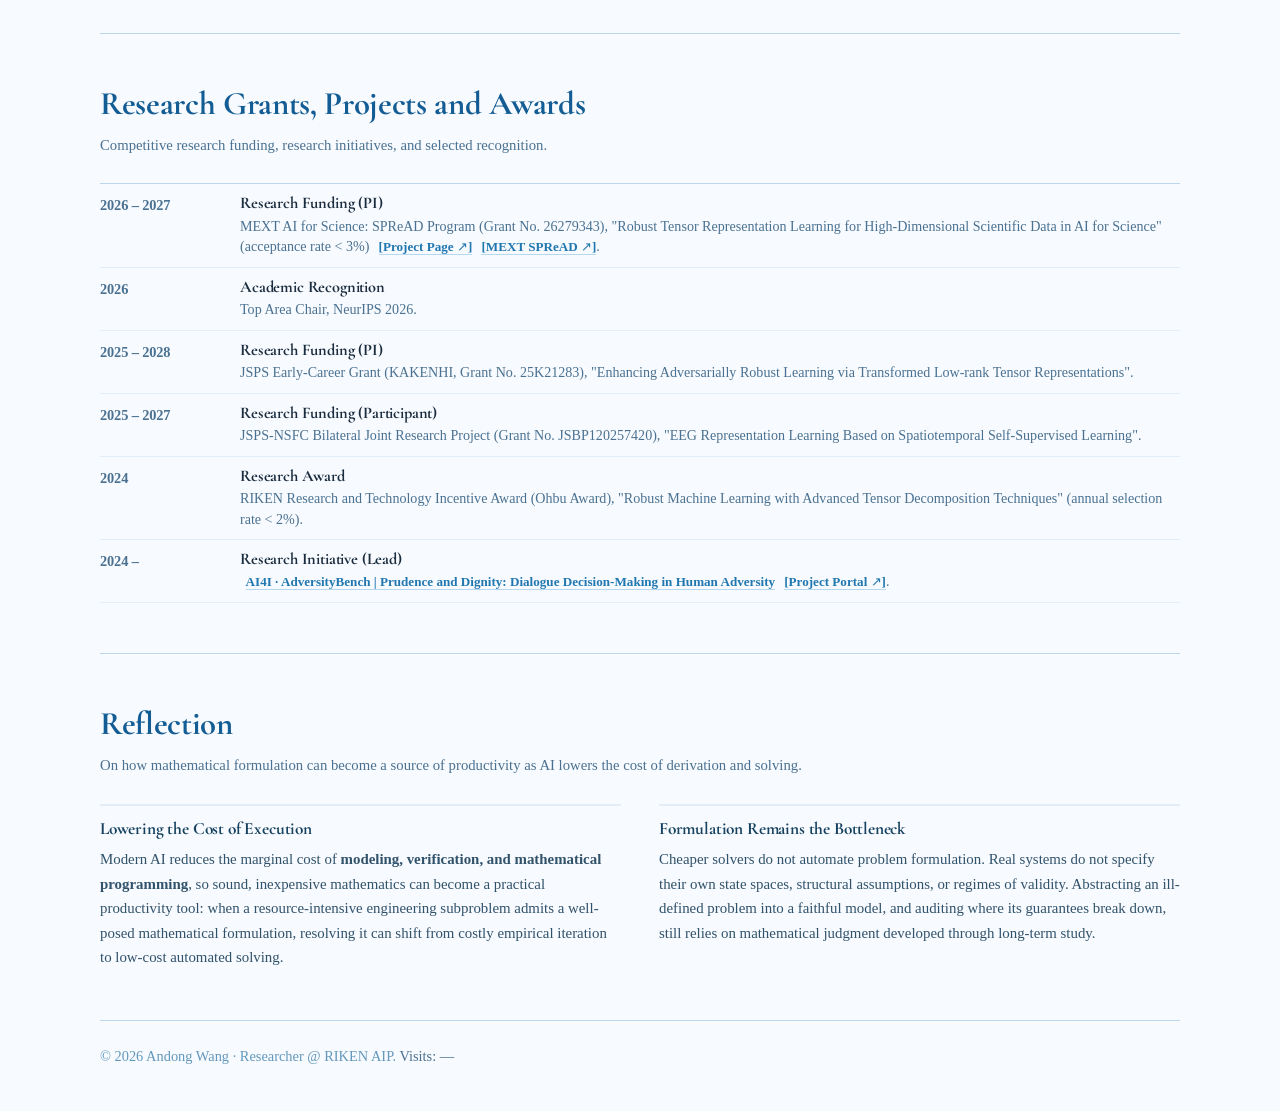
==== commit 0876a514: "Use cautious modal phrasing (can become / なり得る) in Reflection (EN & JA)" ====
--- a/index.html
+++ b/index.html
@@ -984,15 +984,16 @@
     <section id="reflection" class="last-section" aria-label="Reflection">
       <div class="section-heading">
         <h2>Reflection</h2>
-        <p>On mathematical formulation as productivity when AI lowers the cost of derivation and solving.</p>
+        <p>On how mathematical formulation can become a source of productivity as AI lowers the cost of derivation and solving.</p>
       </div>
       <div class="two-column-text">
         <article class="text-block">
           <h3>Lowering the Cost of Execution</h3>
           <p>
             Modern AI reduces the marginal cost of <strong>modeling, verification, and mathematical
-              programming</strong>. Whenever a resource-intensive engineering subproblem admits a well-posed
-            mathematical formulation, resolving it shifts from costly empirical iteration to low-cost automated solving.
+              programming</strong>, so sound, inexpensive mathematics can become a practical productivity tool: when a
+            resource-intensive engineering subproblem admits a well-posed mathematical formulation, resolving it can
+            shift from costly empirical iteration to low-cost automated solving.
           </p>
         </article>
         <article class="text-block">
